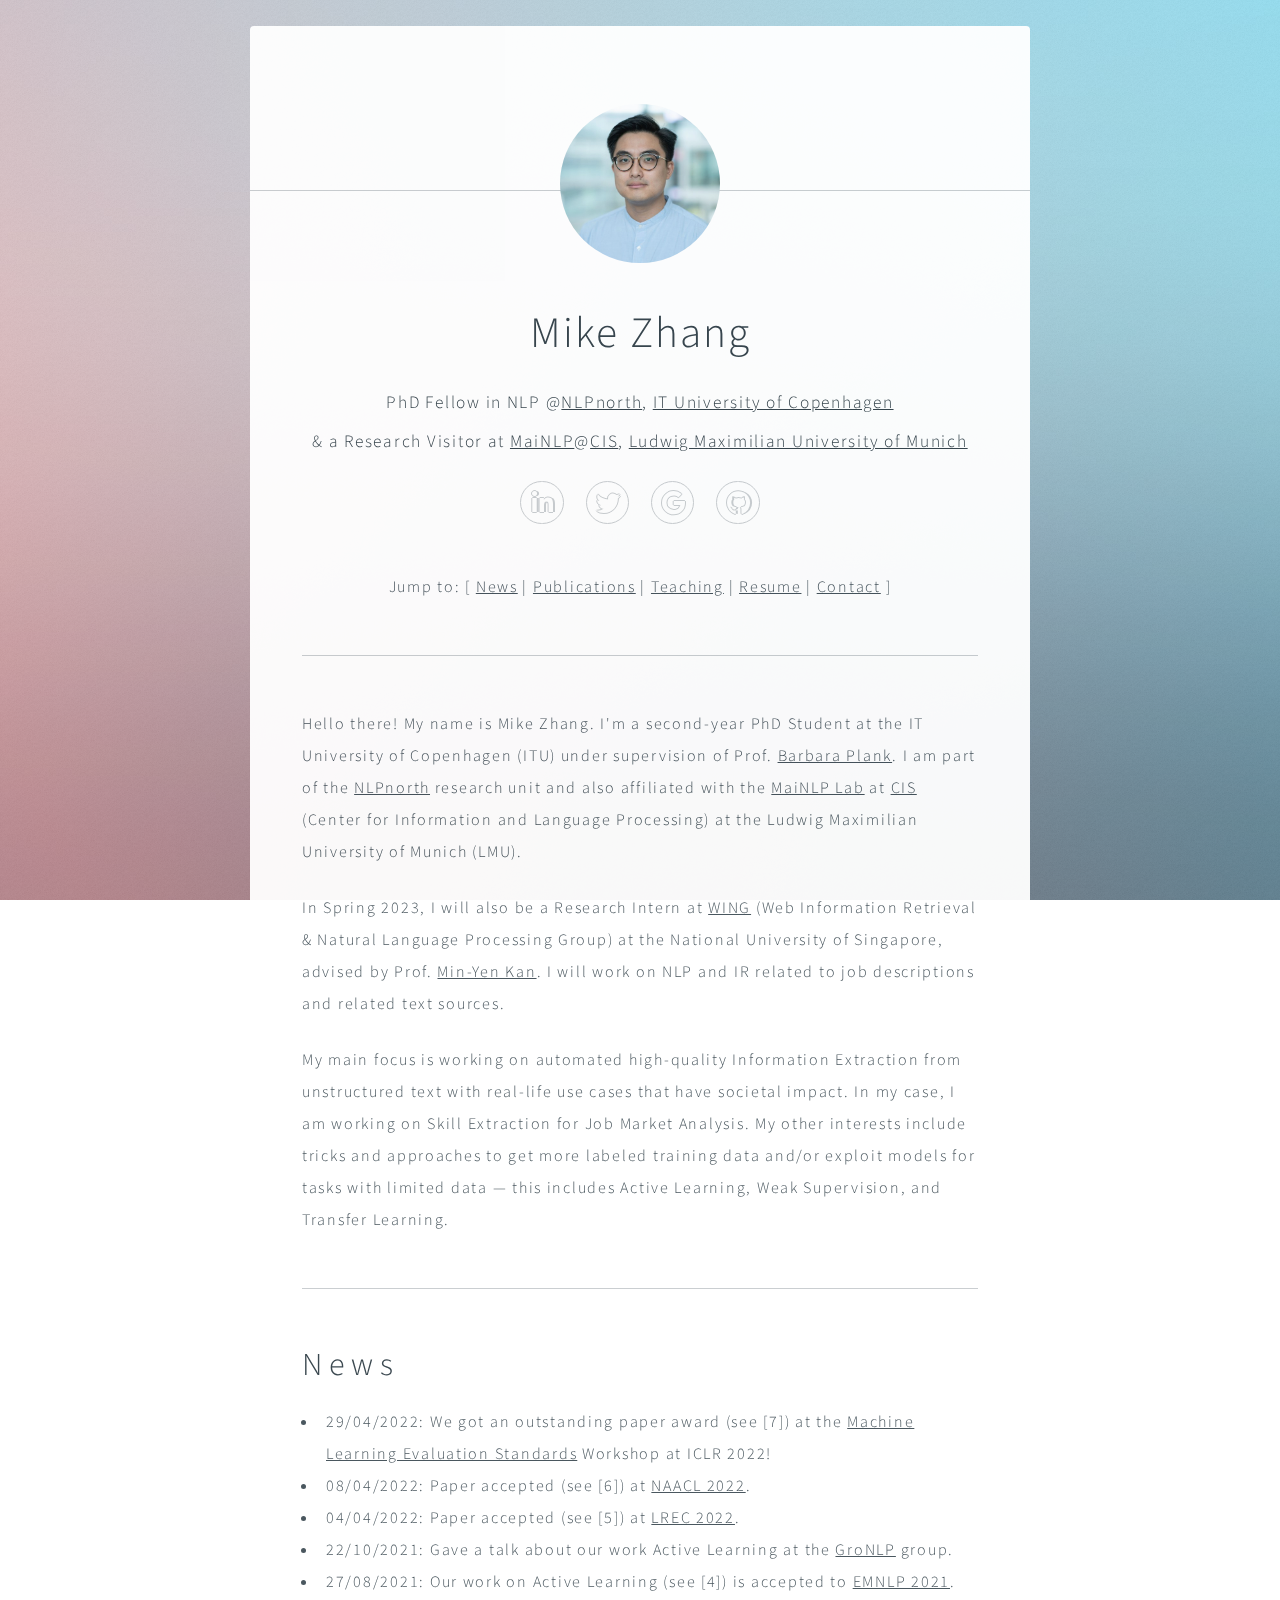
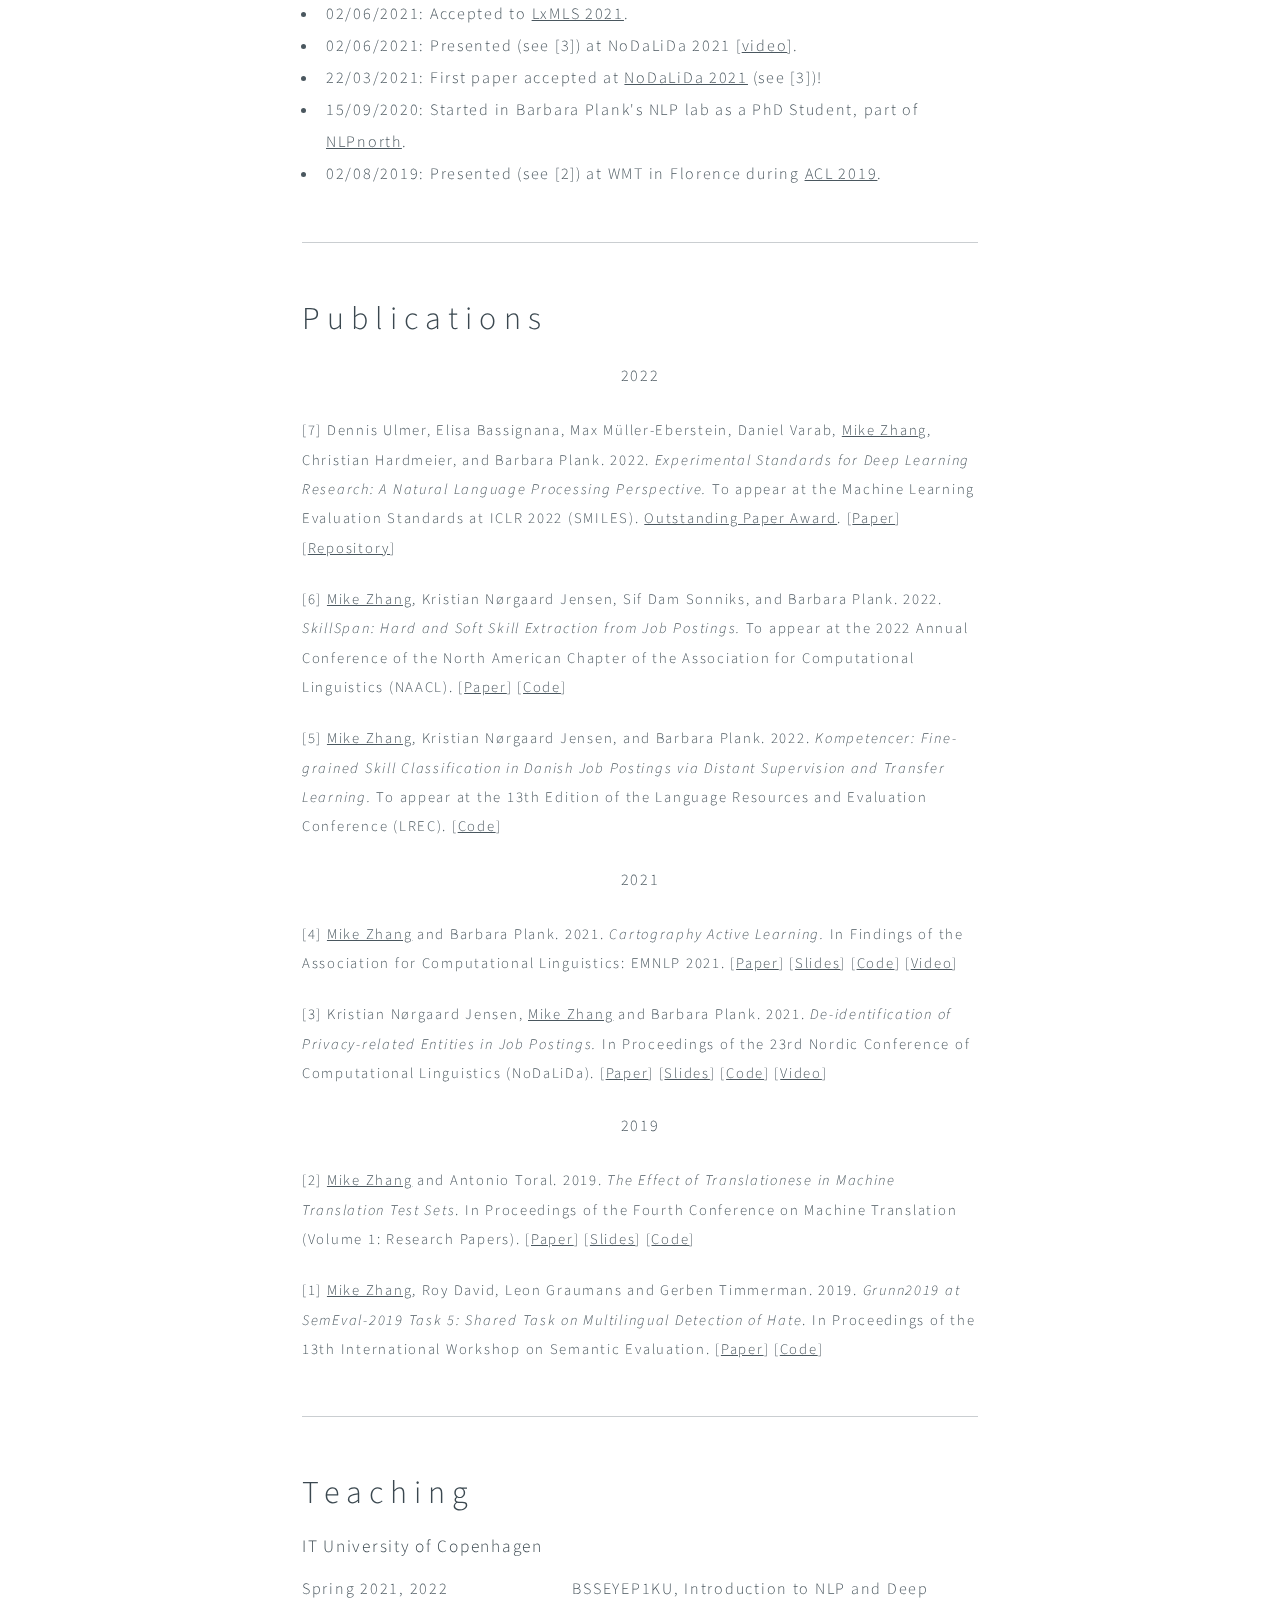
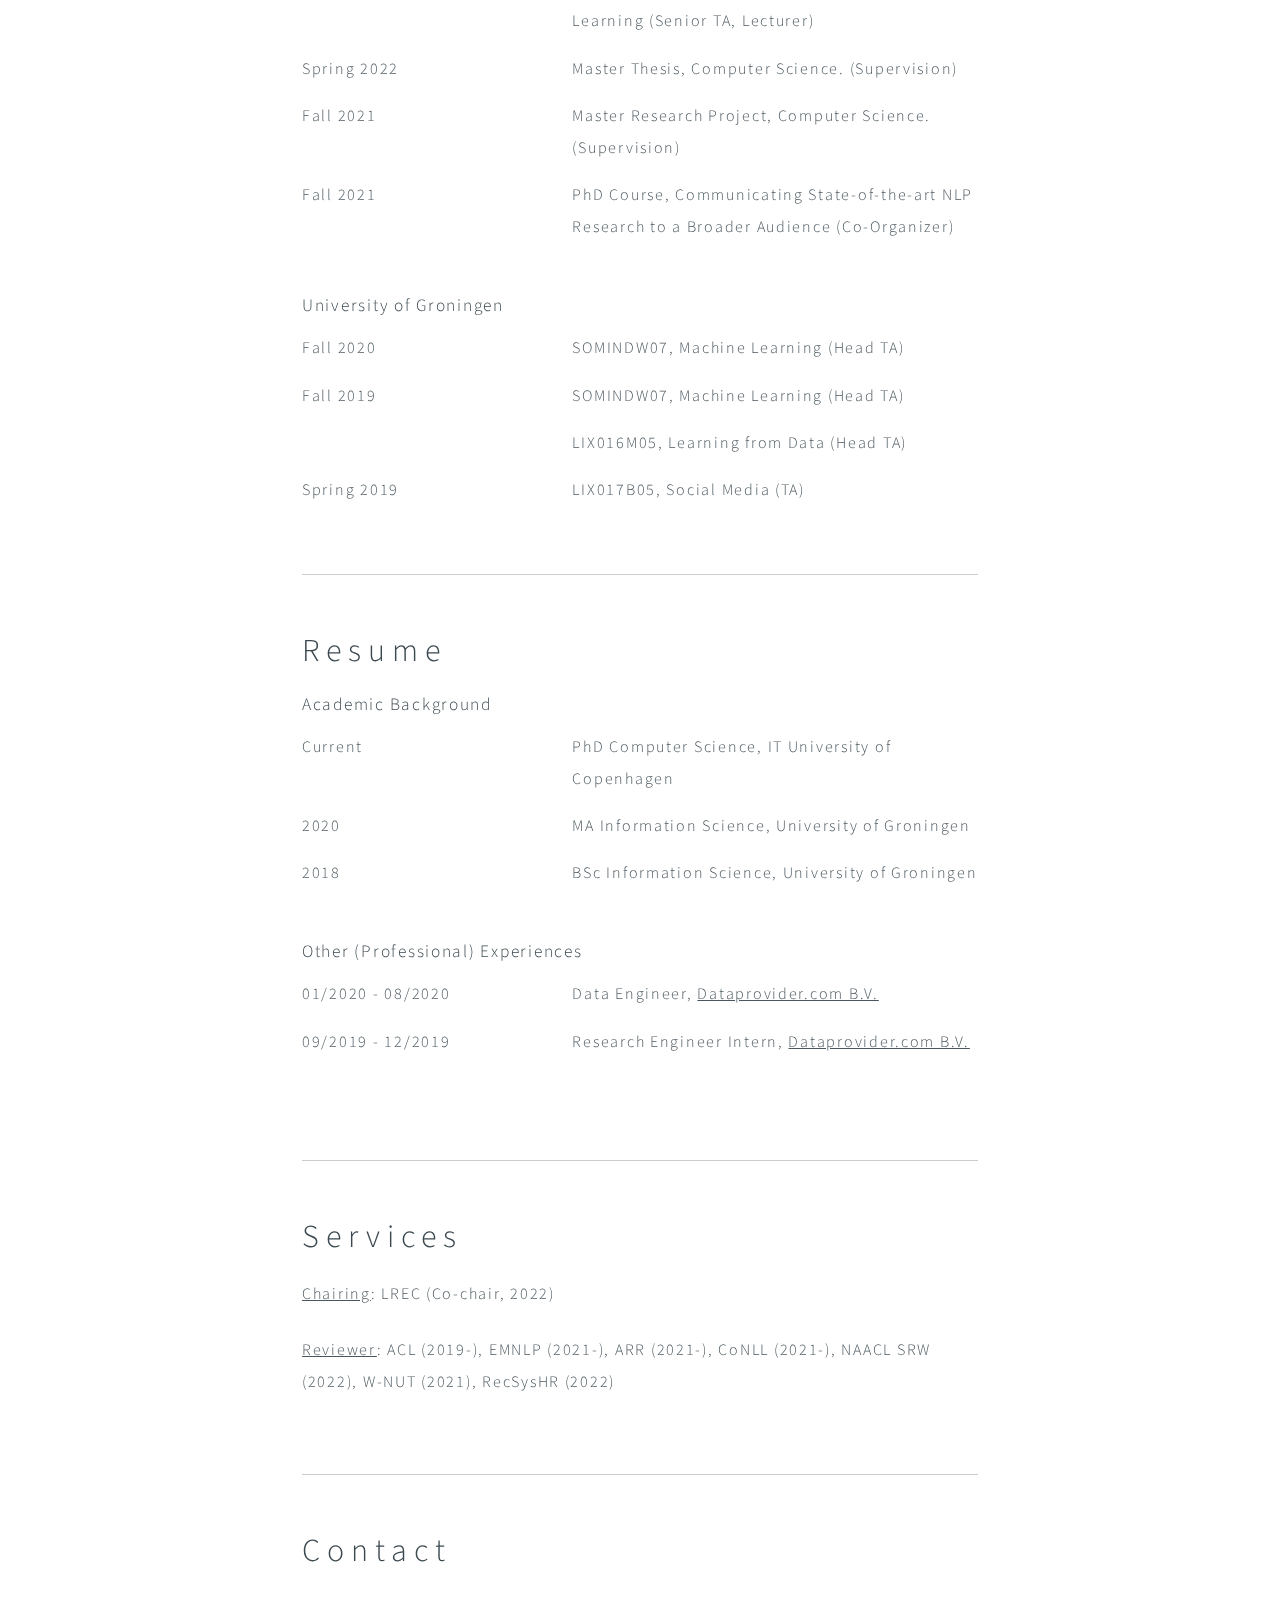
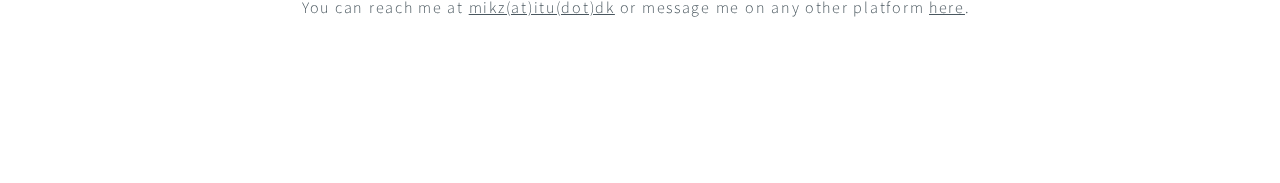
==== index.html @ 156300de "add new lab" ====
<!DOCTYPE HTML>
<!--
	Identity by HTML5 UP
	html5up.net | @ajlkn
	Free for personal and commercial use under the CCA 3.0 license (html5up.net/license)
-->
<html>
<head>
    <title>Homepage of Mike Zhang</title>
    <meta charset="utf-8"/>
    <meta name="viewport" content="width=device-width, initial-scale=1, user-scalable=no"/>
    <link rel="stylesheet" href="assets/css/main.css"/>
</head>
<body class="is-preload">

<!-- Wrapper -->
<div id="wrapper">

    <!-- Main -->
    <section id="main">
        <header>
            <span class="avatar"><img src="images/thumb_mike.jpg" alt=""/></span>
            <h1 style="font-size: 250%; letter-spacing: 2px;">Mike Zhang</h1>
            <h2>PhD Fellow in NLP @<a href="http://nlpnorth.github.io"><u>NLPnorth</u></a>, <a
                    href="https://www.itu.dk/"><u>IT University of
                Copenhagen</u></a></h2>
            <h2>& a Research Visitor at <a href="https://mainlp.github.io"><u>MaiNLP</u></a>@<a
                    href="https://www.cis.uni-muenchen.de/ueber_uns/index.html"><u>CIS</u></a>, <a
                    href="https://www.lmu.de/en/index.html"><u>Ludwig Maximilian University of Munich</u></a></h2>

        </header>
            <ul class="icons">
                <li><a href="https://linkedin.com/in/jjzha/" class="icon brands fa-linkedin-in"></a></li>
                <li><a href="https://twitter.com/mjjzha" class="icon brands fa-twitter"></a></li>
                <li><a href="https://scholar.google.nl/citations?user=Zw6i1v0AAAAJ&hl=en" class="icon brands fa-google"></a></li>
                <li><a href="https://github.com/jjzha" class="icon brands fa-github"></a></li>

            </ul>
        <p>Jump to: [ <a href="#news"><u>News</u></a> |
            <a href="#publications"><u>Publications</u></a> |
            <a href="#teaching"><u>Teaching</u></a> |
            <a href="#resume"><u>Resume</u></a> |
            <a href="#contact"><u>Contact</u></a> ]
        </p>
        <hr>
        <p style="text-align:left;">
            Hello there! My name is Mike Zhang. I'm a second-year PhD Student at the IT University of Copenhagen (ITU)
            under supervision of Prof. <a href="http://bplank.github.io"><u>Barbara Plank</u></a>. I am part of the
            <a href="http://nlpnorth.github.io"><u>NLPnorth</u></a> research unit and also affiliated with
            the <a href="https://mainlp.github.io"><u>MaiNLP Lab</u></a> at
            <a href="https://www.cis.uni-muenchen.de/ueber_uns/index.html"><u>CIS</u></a> (Center for Information
            and Language Processing) at the Ludwig Maximilian University of Munich (LMU).</p>

        <p style="text-align:left;">In Spring 2023, I will also
        be a Research Intern at <a href="https://wing.comp.nus.edu.sg"><u>WING</u></a> (Web Information
            Retrieval & Natural
            Language Processing Group) at the National University of Singapore, advised by Prof.
            <a href="https://www.comp.nus.edu.sg/~kanmy/"><u>Min-Yen Kan</u></a>.
            I will work on NLP and IR related to job descriptions and related text sources.</p>
        <p style="text-align:left;">
            My main focus is working on automated high-quality Information Extraction from unstructured text with real-life use cases that have societal impact.
            In my case, I am working on Skill Extraction for Job Market Analysis.
            My other interests include tricks and approaches to get more labeled training data and/or exploit models for tasks with limited data —
            this includes Active Learning, Weak Supervision, and Transfer Learning.
        </p>



        <hr>
        <h1 style="text-align:left" id="news">News</h1>
        <ul style="text-align:left;font-size:12pt">
            <li>29/04/2022: We got an outstanding paper award (see [7]) at the <a
                    href="https://ml-eval.github.io/call-for-papers/"><u>Machine Learning Evaluation Standards</u></a> Workshop at ICLR
                2022!
            </li>
            <li>08/04/2022: Paper accepted (see [6]) at <a href="https://2022.naacl.org"><u>NAACL 2022</u></a>.
            </li>
            <li>04/04/2022: Paper accepted (see [5]) at <a href="https://lrec2022.lrec-conf.org/en/"><u>LREC 2022</u></a>.
            </li>
            <li>22/10/2021: Gave a talk about our work Active Learning at the <a href="https://www.rug.nl/research/clcg/research/cl/"><u>GroNLP</u></a> group.</li>
            <li>27/08/2021: Our work on Active Learning (see [4]) is accepted to <a href="https://2021.emnlp.org/"><u>EMNLP 2021</u></a>.</li>
            <li>02/06/2021: Accepted to <a href="http://lxmls.it.pt/2021/"><u>LxMLS 2021</u></a>.</li>
            <li>02/06/2021: Presented (see [3]) at NoDaLiDa 2021 [<a href="https://www.youtube.com/watch?v=vlPQ8JAcpE0&t=72s"><u>video</u></a>].</li>
            <li>22/03/2021: First paper accepted at <a href="https://nodalida2021.github.io"><u>NoDaLiDa 2021</u></a> (see [3])!</li>
            <li>15/09/2020: Started in Barbara Plank's NLP lab as a PhD Student, part of <a href="https://nlpnorth.github.io"><u>NLPnorth</u></a>.</li>
            <li>02/08/2019: Presented (see [2]) at WMT in Florence during <a href="https://acl2019.org/EN/index.xhtml"><u>ACL 2019</u></a>.</li>
        </ul>
        <hr>
        <h1 style="text-align:left" id="publications">Publications</h1>
        <p>2022</p>
        <p style="text-align:left;font-size:11pt">[7] Dennis Ulmer, Elisa Bassignana, Max Müller-Eberstein, Daniel
            Varab, <u>Mike Zhang</u>, Christian Hardmeier, and Barbara Plank. 2022.
            <i>Experimental Standards for Deep Learning Research: A Natural Language Processing Perspective.</i>
             To appear at the Machine Learning Evaluation Standards at ICLR 2022 (SMILES). <u>Outstanding Paper
                Award</u>.
            [<a href="https://arxiv.org/pdf/2204.06251.pdf"><u>Paper</u></a>]
            [<a href="https://github.com/Kaleidophon/experimental-standards-deep-learning-research"><u>Repository</u></a>]
        <p style="text-align:left;font-size:11pt">[6] <u>Mike Zhang</u>, Kristian Nørgaard Jensen, Sif Dam Sonniks, and Barbara Plank. 2022.
            <i>SkillSpan: Hard and Soft Skill Extraction from Job Postings.</i>
            To appear at the 2022 Annual Conference of the North American Chapter of the Association for Computational Linguistics (NAACL).
            [<a href="https://arxiv.org/pdf/2204.12811.pdf"><u>Paper</u></a>]
            [<a href="https://github.com/kris927b/SkillSpan"><u>Code</u></a>]
        <p style="text-align:left;font-size:11pt">[5] <u>Mike Zhang</u>, Kristian Nørgaard Jensen, and Barbara Plank. 2022.
            <i>Kompetencer: Fine-grained Skill Classification in Danish Job Postings via Distant Supervision and Transfer Learning.</i>
            To appear at the 13th Edition of the Language Resources and Evaluation Conference (LREC).
            [<a href="https://github.com/jjzha/kompetencer"><u>Code</u></a>]
        <p>2021</p>
        <p style="text-align:left;font-size:11pt">[4] <u>Mike Zhang</u> and Barbara Plank. 2021. <i>
            Cartography Active Learning.</i>
            In Findings of the Association for Computational Linguistics: EMNLP 2021.
            [<a href="https://aclanthology.org/2021.findings-emnlp.36.pdf"><u>Paper</u></a>]
            [<a href="docs/emnlp2021_cal_presentation.pdf"><u>Slides</u></a>]
            [<a href="https://github.com/jjzha/cal"><u>Code</u></a>]
            [<a href="https://www.underline.io/events/192/sessions/7928/lecture/38372-cartography-active-learning"><u>Video</u></a>]
        <p style="text-align:left;font-size:11pt">[3] Kristian Nørgaard Jensen, <u>Mike Zhang</u> and Barbara Plank. 2021. <i>
            De-identification of Privacy-related Entities in Job Postings.</i>
            In Proceedings of the 23rd Nordic Conference of Computational Linguistics (NoDaLiDa).
            [<a href="https://ep.liu.se/ecp/178/ecp2021178.pdf#page=226"><u>Paper</u></a>]
            [<a href="docs/nodalida_jobstack.pdf"><u>Slides</u></a>]
            [<a href="https://github.com/kris927b/JobStack"><u>Code</u></a>]
            [<a href="https://www.youtube.com/watch?v=vlPQ8JAcpE0&t=72s"><u>Video</u></a>]
        <p>2019</p>
        <p style="text-align:left;font-size:11pt">[2] <u>Mike Zhang</u> and Antonio Toral. 2019. <i>The Effect of
            Translationese in Machine Translation Test Sets</i>.
            In Proceedings of the Fourth Conference on Machine Translation (Volume 1: Research Papers).
            [<a href="https://www.aclweb.org/anthology/W19-5208.pdf"><u>Paper</u></a>]
            [<a href="https://www.aclweb.org/anthology/attachments/W19-5208.Presentation.pdf"><u>Slides</u></a>]
            [<a href="https://github.com/jjzha/translationese"><u>Code</u></a>]
        <p style="text-align:left;font-size:11pt">[1] <u>Mike Zhang</u>, Roy David, Leon Graumans and Gerben Timmerman. 2019.
            <i>Grunn2019 at SemEval-2019 Task 5: Shared Task on Multilingual Detection of Hate</i>.
            In Proceedings of the 13th International Workshop on Semantic Evaluation.
            [<a href="https://www.aclweb.org/anthology/S19-2069.pdf"><u>Paper</u></a>]
            [<a href="https://github.com/jjzha/sharedhate"><u>Code</u></a>]


        <hr>
        <h1 style="text-align:left" id="teaching">Teaching</h1>
        <h2 style="text-align:left">IT University of Copenhagen</h2>
        <div class="row">
          <div class="column left"><p style="text-align:left;font-size:12pt">Spring 2021, 2022</p></div>
          <div class="column right"><p style="text-align:left;font-size:12pt">BSSEYEP1KU, Introduction to NLP and Deep Learning (Senior TA, Lecturer)</p></div>
        </div>
        <div class="row">
          <div class="column left"><p style="text-align:left;font-size:12pt">Spring 2022</p></div>
          <div class="column right"><p style="text-align:left;font-size:12pt">Master Thesis, Computer Science. (Supervision)</p></div>
        </div>
        <div class="row">
          <div class="column left"><p style="text-align:left;font-size:12pt">Fall 2021</p></div>
          <div class="column right"><p style="text-align:left;font-size:12pt">Master Research Project, Computer Science. (Supervision)</p></div>
        </div>
        <div class="row">
          <div class="column left"><p style="text-align:left;font-size:12pt">Fall 2021</p></div>
          <div class="column right"><p style="text-align:left;font-size:12pt">PhD Course, Communicating State-of-the-art NLP Research to a Broader Audience (Co-Organizer)</p></div>
        </div>
        <br>
        <h2 style="text-align:left">University of Groningen</h2>
        <div class="row">
            <div class="column left"><p style="text-align:left;font-size:12pt">Fall 2020</p></div>
            <div class="column right"><p style="text-align:left;font-size:12pt">SOMINDW07, Machine Learning (Head TA)</p></div>
          </div>
        <div class="row">
          <div class="column left"><p style="text-align:left;font-size:12pt">Fall 2019</p></div>
          <div class="column right"><p style="text-align:left;font-size:12pt">SOMINDW07, Machine Learning (Head TA)</p></div>
        </div>
        <div class="row">
            <div class="column left"><p style="text-align:left;font-size:12pt"></p></div>
            <div class="column right"><p style="text-align:left;font-size:12pt">LIX016M05, Learning from Data (Head TA)</p></div>
        </div>
        <div class="row">
            <div class="column left"><p style="text-align:left;font-size:12pt">Spring 2019</p></div>
            <div class="column right"><p style="text-align:left;font-size:12pt">LIX017B05, Social Media (TA)</p></div>
        </div>



        <hr>
        <h1 style="text-align:left" id="resume">Resume</h1>
        <h2 style="text-align:left">Academic Background</h2>
        <div class="row">
          <div class="column left"><p style="text-align:left;font-size:12pt">Current</p></div>
          <div class="column right"><p style="text-align:left;font-size:12pt">PhD Computer Science, IT University of Copenhagen</p></div>
        </div>
        <div class="row">
          <div class="column left"><p style="text-align:left;font-size:12pt">2020</p></div>
          <div class="column right"><p style="text-align:left;font-size:12pt">MA Information Science, University of Groningen</p></div>
        </div>
        <div class="row">
          <div class="column left"><p style="text-align:left;font-size:12pt">2018</p></div>
          <div class="column right"><p style="text-align:left;font-size:12pt">BSc Information Science, University of Groningen</p></div>
        </div>
        <br>
        <h2 style="text-align:left">Other (Professional) Experiences</h2>
        <div class="row">
          <div class="column left"><p style="text-align:left;font-size:12pt">01/2020 - 08/2020</p></div>
          <div class="column right"><p style="text-align:left;font-size:12pt">Data Engineer, <a href="https://dataprovider.com"><u>Dataprovider.com B.V.</u></a></p></div>
        </div>
        <div class="row">
            <div class="column left"><p style="text-align:left;font-size:12pt">09/2019 - 12/2019</p></div>
            <div class="column right"><p style="text-align:left;font-size:12pt">Research Engineer Intern, <a href="https://dataprovider.com"><u>Dataprovider.com B.V.</u></a></p></div>
          </div>
        <br>

        <hr>
        <h1 style="text-align:left" id="services">Services</h1>
        <div class="row">
          <p style="text-align:left;font-size:12pt"><u>Chairing</u>: LREC (Co-chair, 2022)</p>
          <p style="text-align:left;font-size:12pt"><u>Reviewer</u>: ACL (2019-), EMNLP (2021-), ARR (2021-), CoNLL (2021-),
              NAACL SRW (2022), W-NUT (2021), RecSysHR (2022)</p>
        </div>
        <hr>
        <h1 style="text-align:left" id="contact">Contact</h1>
        <p style="text-align:left;">
            You can reach me at <u>mikz(at)itu(dot)dk</u> or message me on any other platform <a href="#"><u>here</u></a>.
        </p>
    </section>

    <!-- Footer -->
    <footer id="footer">
        <ul class="copyright">
            <li>&copy; Mike Zhang</li>
            <li>BY <a href="http://html5up.net">HTML5 UP</a></li>
            <li>Last Update: <script type="text/javascript">document.write(document.lastModified)</script></li>
        </ul>
    </footer>

</div>

<!-- Scripts -->
<script>
				if ('addEventListener' in window) {
					window.addEventListener('load', function() { document.body.className = document.body.className.replace(/\bis-preload\b/, ''); });
					document.body.className += (navigator.userAgent.match(/(MSIE|rv:11\.0)/) ? ' is-ie' : '');
				}


</script>

</body>
</html>
---- assets/css/main.css ----
@import url(fontawesome-all.min.css);
@import url("https://fonts.googleapis.com/css?family=Source+Sans+Pro:300");
@import url("https://fonts.googleapis.com/css?family=Black+Han+Sans:400");


/*
	Identity by HTML5 UP
	html5up.net | @ajlkn
	Free for personal and commercial use under the CCA 3.0 license (html5up.net/license)
*/


/* Icon (alt) */

	html, body, div, span, applet, object,
	iframe, h1, h2, h3, h4, h5, h6, p, blockquote,
	pre, a, abbr, acronym, address, big, cite,
	code, del, dfn, em, img, ins, kbd, q, s, samp,
	small, strike, strong, sub, sup, tt, var, b,
	u, i, center, dl, dt, dd, ol, ul, li, fieldset,
	form, label, legend, table, caption, tbody,
	tfoot, thead, tr, th, td, article, aside,
	canvas, details, embed, figure, figcaption,
	footer, header, hgroup, menu, nav, output, ruby,
	section, summary, time, mark, audio, video {
		margin: 0;
		padding: 0;
		border: 0;
		font-size: 100%;
		font: inherit;
		vertical-align: baseline;
	}

	article, aside, details, figcaption, figure,
	footer, header, hgroup, menu, nav, section {
		display: block;
	}

	body {
		line-height: 1;
	}

	ol, ul {
		list-style: none;
	}

	blockquote, q {
		quotes: none;
	}

		blockquote:before, blockquote:after, q:before, q:after {
			content: '';
			content: none;
		}

	table {
		border-collapse: collapse;
		border-spacing: 0;
	}

	body {
		-webkit-text-size-adjust: none;
	}

	mark {
		background-color: transparent;
		color: inherit;
	}

	input::-moz-focus-inner {
		border: 0;
		padding: 0;
	}

	input, select, textarea {
		-moz-appearance: none;
		-webkit-appearance: none;
		-ms-appearance: none;
		appearance: none;
	}

/* Basic */

	@media screen and (max-width: 480px) {

		html, body {
			min-width: 320px;
		}

	}

	html {
		box-sizing: border-box;
	}

	*, *:before, *:after {
		box-sizing: inherit;
	}

	body.is-preload *, body.is-preload *:before, body.is-preload *:after {
		-moz-animation: none !important;
		-webkit-animation: none !important;
		-ms-animation: none !important;
		animation: none !important;
		-moz-transition: none !important;
		-webkit-transition: none !important;
		-ms-transition: none !important;
		transition: none !important;
	}

	html {
		height: 100%;
	}

	body {
		height: 100%;
		background-color: #ffffff;
		background-image: url("images/overlay.png"), -moz-linear-gradient(60deg, rgba(255, 165, 150, 0.5) 5%, rgba(0, 228, 255, 0.35)), url("../../images/bg.jpg");
		background-image: url("images/overlay.png"), -webkit-linear-gradient(60deg, rgba(255, 165, 150, 0.5) 5%, rgba(0, 228, 255, 0.35)), url("../../images/bg.jpg");
		background-image: url("images/overlay.png"), -ms-linear-gradient(60deg, rgba(255, 165, 150, 0.5) 5%, rgba(0, 228, 255, 0.35)), url("../../images/bg.jpg");
		background-image: url("images/overlay.png"), linear-gradient(60deg, rgba(255, 165, 150, 0.5) 5%, rgba(0, 228, 255, 0.35)), url("../../images/bg.jpg");
		background-repeat: repeat,			no-repeat,			no-repeat;
		background-size: 100px 100px, cover,				cover;
		background-position: top left,		center center,		bottom center;
		background-attachment: fixed,			fixed,				fixed;
	}

		body:after {
			content: '';
			display: block;
			position: fixed;
			top: 0;
			left: 0;
			width: 100%;
			height: inherit;
			opacity: 0;
			z-index: 1;
			background-color: #ffffff;
			background-image: url("images/overlay.png"), -moz-linear-gradient(60deg, rgba(255, 165, 150, 0.5) 5%, rgba(0, 228, 255, 0.35));
			background-image: url("images/overlay.png"), -webkit-linear-gradient(60deg, rgba(255, 165, 150, 0.5) 5%, rgba(0, 228, 255, 0.35));
			background-image: url("images/overlay.png"), -ms-linear-gradient(60deg, rgba(255, 165, 150, 0.5) 5%, rgba(0, 228, 255, 0.35));
			background-image: url("images/overlay.png"), linear-gradient(60deg, rgba(255, 165, 150, 0.5) 5%, rgba(0, 228, 255, 0.35));
			background-repeat: repeat,			no-repeat;
			background-size: 100px 100px, cover;
			background-position: top left,		center center;
			-moz-transition: opacity 1.75s ease-out;
			-webkit-transition: opacity 1.75s ease-out;
			-ms-transition: opacity 1.75s ease-out;
			transition: opacity 1.75s ease-out;
		}

		body.is-preload:after {
			opacity: 1;
		}

/* Type */

	body, input, select, textarea {
		color: #414f57;
		font-family: "Source Sans Pro", Helvetica, serif;
		font-size: 15pt;
		font-weight: 300;
		line-height: 2;
		letter-spacing: 0.1em;
	}

		@media screen and (max-width: 1680px) {

			body, input, select, textarea {
				font-size: 13pt;
			}

		}

		@media screen and (max-width: 480px) {

			body, input, select, textarea {
				font-size: 11pt;
				line-height: 1.75;
			}

		}

	a {
		-moz-transition: color 0.2s ease, border-color 0.2s ease;
		-webkit-transition: color 0.2s ease, border-color 0.2s ease;
		-ms-transition: color 0.2s ease, border-color 0.2s ease;
		transition: color 0.2s ease, border-color 0.2s ease;
		color: inherit;
		text-decoration: none;
	}

		a:before {
			-moz-transition: color 0.2s ease, text-shadow 0.2s ease;
			-webkit-transition: color 0.2s ease, text-shadow 0.2s ease;
			-ms-transition: color 0.2s ease, text-shadow 0.2s ease;
			transition: color 0.2s ease, text-shadow 0.2s ease;
		}

		a:hover {
			color: #ff7496;
		}

	strong, b {
		color: #313f47;
	}

	em, i {
		font-style: italic;
	}

	p {
		margin: 0 0 1.5em 0;
		font-size: 16px;
	}

	h1, h2, h3, h4, h5, h6 {
		color: #313f47;
		line-height: 1.5;
		margin: 0 0 0.75em 0;
	}

		h1 a, h2 a, h3 a, h4 a, h5 a, h6 a {
			color: inherit;
			text-decoration: none;
		}

	h1 {
		font-size: 1.85em;
		letter-spacing: 0.22em;
		margin: 0 0 0.525em 0;
	}

	h2 {
		font-size: 1em;
	}

	h3 {
		font-size: 1em;
	}

	h4 {
		font-size: 1em;
	}

	h5 {
		font-size: 1em;
	}

	h6 {
		font-size: 1em;
	}

	@media screen and (max-width: 480px) {

		h1 {
			font-size: 1.65em;
		}

	}

	sub {
		font-size: 0.8em;
		position: relative;
		top: 0.5em;
	}

	sup {
		font-size: 0.8em;
		position: relative;
		top: -0.5em;
	}

	hr {
		border: 0;
		border-bottom: solid 1px #c8cccf;
		margin: 3em 0;
	}

/* Form */

	form {
		margin: 0 0 1.5em 0;
	}

		form > :last-child {
			margin-bottom: 0;
		}

		form > .fields {
			display: -moz-flex;
			display: -webkit-flex;
			display: -ms-flex;
			display: flex;
			-moz-flex-wrap: wrap;
			-webkit-flex-wrap: wrap;
			-ms-flex-wrap: wrap;
			flex-wrap: wrap;
			width: calc(100% + 2.25em);
			margin: -1.125em 0 1.5em -1.125em;
		}

			form > .fields > .field {
				-moz-flex-grow: 0;
				-webkit-flex-grow: 0;
				-ms-flex-grow: 0;
				flex-grow: 0;
				-moz-flex-shrink: 0;
				-webkit-flex-shrink: 0;
				-ms-flex-shrink: 0;
				flex-shrink: 0;
				padding: 1.125em 0 0 1.125em;
				width: calc(100% - 1.125em);
			}

				form > .fields > .field.half {
					width: calc(50% - 0.5625em);
				}

				form > .fields > .field.third {
					width: calc(100%/3 - 0.375em);
				}

				form > .fields > .field.quarter {
					width: calc(25% - 0.28125em);
				}

		@media screen and (max-width: 480px) {

			form > .fields {
				width: calc(100% + 2.25em);
				margin: -1.125em 0 1.5em -1.125em;
			}

				form > .fields > .field {
					padding: 1.125em 0 0 1.125em;
					width: calc(100% - 1.125em);
				}

					form > .fields > .field.half {
						width: calc(100% - 1.125em);
					}

					form > .fields > .field.third {
						width: calc(100% - 1.125em);
					}

					form > .fields > .field.quarter {
						width: calc(100% - 1.125em);
					}

		}

	label {
		color: #313f47;
		display: block;
		font-size: 0.9em;
		margin: 0 0 0.75em 0;
	}

	input[type="text"],
	input[type="password"],
	input[type="email"],
	input[type="tel"],
	select,
	textarea {
		-moz-appearance: none;
		-webkit-appearance: none;
		-ms-appearance: none;
		appearance: none;
		border-radius: 4px;
		border: solid 1px #c8cccf;
		color: inherit;
		display: block;
		outline: 0;
		padding: 0 1em;
		text-decoration: none;
		width: 100%;
	}

		input[type="text"]:invalid,
		input[type="password"]:invalid,
		input[type="email"]:invalid,
		input[type="tel"]:invalid,
		select:invalid,
		textarea:invalid {
			box-shadow: none;
		}

		input[type="text"]:focus,
		input[type="password"]:focus,
		input[type="email"]:focus,
		input[type="tel"]:focus,
		select:focus,
		textarea:focus {
			border-color: #ff7496;
		}

	select {
		background-image: url("data:image/svg+xml;charset=utf8,%3Csvg xmlns='http://www.w3.org/2000/svg' width='40' height='40' preserveAspectRatio='none' viewBox='0 0 40 40'%3E%3Cpath d='M9.4,12.3l10.4,10.4l10.4-10.4c0.2-0.2,0.5-0.4,0.9-0.4c0.3,0,0.6,0.1,0.9,0.4l3.3,3.3c0.2,0.2,0.4,0.5,0.4,0.9 c0,0.4-0.1,0.6-0.4,0.9L20.7,31.9c-0.2,0.2-0.5,0.4-0.9,0.4c-0.3,0-0.6-0.1-0.9-0.4L4.3,17.3c-0.2-0.2-0.4-0.5-0.4-0.9 c0-0.4,0.1-0.6,0.4-0.9l3.3-3.3c0.2-0.2,0.5-0.4,0.9-0.4S9.1,12.1,9.4,12.3z' fill='%23c8cccf' /%3E%3C/svg%3E");
		background-size: 1.25rem;
		background-repeat: no-repeat;
		background-position: calc(100% - 1rem) center;
		height: 2.75em;
		padding-right: 2.75em;
		text-overflow: ellipsis;
	}

		select option {
			color: #313f47;
			background: #ffffff;
		}

		select:focus::-ms-value {
			background-color: transparent;
		}

		select::-ms-expand {
			display: none;
		}

	input[type="text"],
	input[type="password"],
	input[type="email"],
	select {
		height: 2.75em;
	}

	textarea {
		padding: 0.75em 1em;
	}

	input[type="checkbox"],
	input[type="radio"] {
		-moz-appearance: none;
		-webkit-appearance: none;
		-ms-appearance: none;
		appearance: none;
		display: block;
		float: left;
		margin-right: -2em;
		opacity: 0;
		width: 1em;
		z-index: -1;
	}

		input[type="checkbox"] + label,
		input[type="radio"] + label {
			text-decoration: none;
			color: #414f57;
			cursor: pointer;
			display: inline-block;
			font-size: 1em;
			font-weight: 300;
			padding-left: 2.4em;
			padding-right: 0.75em;
			position: relative;
		}

			input[type="checkbox"] + label:before,
			input[type="radio"] + label:before {
				-moz-osx-font-smoothing: grayscale;
				-webkit-font-smoothing: antialiased;
				display: inline-block;
				font-style: normal;
				font-variant: normal;
				text-rendering: auto;
				line-height: 1;
				text-transform: none !important;
				font-family: 'Font Awesome 5 Free';
				font-weight: 900;
			}

			input[type="checkbox"] + label:before,
			input[type="radio"] + label:before {
				border-radius: 4px;
				border: solid 1px #c8cccf;
				content: '';
				display: inline-block;
				font-size: 0.8em;
				height: 2.0625em;
				left: 0;
				line-height: 2.0625em;
				position: absolute;
				text-align: center;
				top: 0.15em;
				width: 2.0625em;
			}

		input[type="checkbox"]:checked + label:before,
		input[type="radio"]:checked + label:before {
			color: #ff7496;
			content: '\f00c';
		}

		input[type="checkbox"]:focus + label:before,
		input[type="radio"]:focus + label:before {
			border-color: #ff7496;
		}

	input[type="checkbox"] + label:before {
		border-radius: 4px;
	}

	input[type="radio"] + label:before {
		border-radius: 100%;
	}

	::-webkit-input-placeholder {
		color: #616f77 !important;
		opacity: 1.0;
	}

	:-moz-placeholder {
		color: #616f77 !important;
		opacity: 1.0;
	}

	::-moz-placeholder {
		color: #616f77 !important;
		opacity: 1.0;
	}

	:-ms-input-placeholder {
		color: #616f77 !important;
		opacity: 1.0;
	}

/* Icon */

	.icon {
		text-decoration: none;
		position: relative;
		border-bottom: none;
	}

		.icon:before {
			-moz-osx-font-smoothing: grayscale;
			-webkit-font-smoothing: antialiased;
			display: inline-block;
			font-style: normal;
			font-variant: normal;
			text-rendering: auto;
			line-height: 1;
			text-transform: none !important;
			font-family: 'Font Awesome 5 Free';
			font-weight: 400;
		}

		.icon > .label {
			display: none;
		}

		.icon:before {
			line-height: inherit;
		}

		.icon.solid:before {
			font-weight: 900;
		}

		.icon.brands:before {
			font-family: 'Font Awesome 5 Brands';
		}

/* List */

	ol {
		list-style: decimal;
		margin: 0 0 1.5em 0;
		padding-left: 1.25em;
	}

		ol li {
			padding-left: 0.25em;
		}

	ul {
		list-style: disc;
		margin: 0 0 1.5em 0;
		padding-left: 1em;
	}

		ul li {
			padding-left: 0.5em;
		}

		ul.alt {
			list-style: none;
			padding-left: 0;
		}

			ul.alt li {
				border-top: solid 1px #c8cccf;
				padding: 0.5em 0;
			}

				ul.alt li:first-child {
					border-top: 0;
					padding-top: 0;
				}

	dl {
		margin: 0 0 1.5em 0;
	}

		dl dt {
			display: block;
			margin: 0 0 0.75em 0;
		}

		dl dd {
			margin-left: 1.5em;
		}

/* Actions */

	ul.actions {
		display: -moz-flex;
		display: -webkit-flex;
		display: -ms-flex;
		display: flex;
		cursor: default;
		list-style: none;
		margin-left: -0.75em;
		padding-left: 0;
	}

		ul.actions li {
			padding: 0 0 0 0.75em;
			vertical-align: middle;
		}

		ul.actions.special {
			-moz-justify-content: center;
			-webkit-justify-content: center;
			-ms-justify-content: center;
			justify-content: center;
			width: 100%;
			margin-left: 0;
		}

			ul.actions.special li:first-child {
				padding-left: 0;
			}

		ul.actions.stacked {
			-moz-flex-direction: column;
			-webkit-flex-direction: column;
			-ms-flex-direction: column;
			flex-direction: column;
			margin-left: 0;
		}

			ul.actions.stacked li {
				padding: 0.975em 0 0 0;
			}

				ul.actions.stacked li:first-child {
					padding-top: 0;
				}

		ul.actions.fit {
			width: calc(100% + 0.75em);
		}

			ul.actions.fit li {
				-moz-flex-grow: 1;
				-webkit-flex-grow: 1;
				-ms-flex-grow: 1;
				flex-grow: 1;
				-moz-flex-shrink: 1;
				-webkit-flex-shrink: 1;
				-ms-flex-shrink: 1;
				flex-shrink: 1;
				width: 100%;
			}

				ul.actions.fit li > * {
					width: 100%;
				}

			ul.actions.fit.stacked {
				width: 100%;
			}

		@media screen and (max-width: 480px) {

			ul.actions:not(.fixed) {
				-moz-flex-direction: column;
				-webkit-flex-direction: column;
				-ms-flex-direction: column;
				flex-direction: column;
				margin-left: 0;
				width: 100% !important;
			}

				ul.actions:not(.fixed) li {
					-moz-flex-grow: 1;
					-webkit-flex-grow: 1;
					-ms-flex-grow: 1;
					flex-grow: 1;
					-moz-flex-shrink: 1;
					-webkit-flex-shrink: 1;
					-ms-flex-shrink: 1;
					flex-shrink: 1;
					padding: 0.75em 0 0 0;
					text-align: center;
					width: 100%;
				}

					ul.actions:not(.fixed) li > * {
						width: 100%;
					}

					ul.actions:not(.fixed) li:first-child {
						padding-top: 0;
					}

					ul.actions:not(.fixed) li input[type="submit"],
					ul.actions:not(.fixed) li input[type="reset"],
					ul.actions:not(.fixed) li input[type="button"],
					ul.actions:not(.fixed) li button,
					ul.actions:not(.fixed) li .button {
						width: 100%;
					}

						ul.actions:not(.fixed) li input[type="submit"].icon:before,
						ul.actions:not(.fixed) li input[type="reset"].icon:before,
						ul.actions:not(.fixed) li input[type="button"].icon:before,
						ul.actions:not(.fixed) li button.icon:before,
						ul.actions:not(.fixed) li .button.icon:before {
							margin-left: -0.5rem;
						}

		}

/* Icons */

	ul.icons {
		cursor: default;
		list-style: none;
		padding-left: 0;
		margin-top: 1em;

	}

		ul.icons li {
			display: inline-block;
			padding: 0.5em 0.5em;
		}

			ul.icons li a {
				text-decoration: none;
				position: relative;
				display: block;
				width: 2.5em;
				height: 2.5em;
				border-radius: 100%;
				border: solid 1px #c8cccf;
				line-height: 2.5em;
			}

				ul.icons li a:before {
					-moz-osx-font-smoothing: grayscale;
					-webkit-font-smoothing: antialiased;
					display: inline-block;
					font-style: normal;
					font-variant: normal;
					text-rendering: auto;
					line-height: 1;
					text-transform: none !important;
					font-family: 'Font Awesome 5 Free';
					font-weight: 10;
				}

				ul.icons li a:before {
					color: #ffffff;
					text-shadow: 1.25px 0px 0px #c8cccf, -1.25px 0px 0px #c8cccf, 0px 1.25px 0px #c8cccf, 0px -1.25px 0px #c8cccf;
					padding-left: 1.5px;
				}

				ul.icons li a:hover:before {
					text-shadow: 1.25px 0px 0px #ff7496, -1.25px 0px 0px #ff7496, 0px 1.25px 0px #ff7496, 0px -1.25px 0px #ff7496;
				}

				ul.icons li a:before {
					position: absolute;
					top: 0;
					left: 0;
					width: inherit;
					height: inherit;
					font-size: 1.5rem;
					line-height: inherit;
					text-align: center;
					text-indent: 0;
				}

				ul.icons li a:hover {
					border-color: #ff7496;
				}

		@media screen and (max-width: 480px) {

			ul.icons li a:before {
				font-size: 1.35rem;
			}

		}

/* Button */

	input[type="submit"],
	input[type="reset"],
	input[type="button"],
	button,
	.button {
		-moz-appearance: none;
		-webkit-appearance: none;
		-ms-appearance: none;
		appearance: none;
		-moz-transition: background-color 0.2s ease-in-out, border-color 0.2s ease-in-out, color 0.2s ease-in-out;
		-webkit-transition: background-color 0.2s ease-in-out, border-color 0.2s ease-in-out, color 0.2s ease-in-out;
		-ms-transition: background-color 0.2s ease-in-out, border-color 0.2s ease-in-out, color 0.2s ease-in-out;
		transition: background-color 0.2s ease-in-out, border-color 0.2s ease-in-out, color 0.2s ease-in-out;
		display: inline-block;
		height: 2.75em;
		line-height: 2.75em;
		padding: 0 1.5em;
		background-color: transparent;
		border-radius: 4px;
		border: solid 1px #c8cccf;
		color: #414f57 !important;
		cursor: pointer;
		text-align: center;
		text-decoration: none;
		white-space: nowrap;
	}

		input[type="submit"]:hover,
		input[type="reset"]:hover,
		input[type="button"]:hover,
		button:hover,
		.button:hover {
			border-color: #ff7496;
			color: #ff7496 !important;
		}

		input[type="submit"].icon,
		input[type="reset"].icon,
		input[type="button"].icon,
		button.icon,
		.button.icon {
			padding-left: 1.35em;
		}

			input[type="submit"].icon:before,
			input[type="reset"].icon:before,
			input[type="button"].icon:before,
			button.icon:before,
			.button.icon:before {
				margin-right: 0.5em;
			}

		input[type="submit"].fit,
		input[type="reset"].fit,
		input[type="button"].fit,
		button.fit,
		.button.fit {
			width: 100%;
		}

		input[type="submit"].small,
		input[type="reset"].small,
		input[type="button"].small,
		button.small,
		.button.small {
			font-size: 0.8em;
		}

		input[type="submit"].large,
		input[type="reset"].large,
		input[type="button"].large,
		button.large,
		.button.large {
			font-size: 1.35em;
		}

		input[type="submit"].disabled, input[type="submit"]:disabled,
		input[type="reset"].disabled,
		input[type="reset"]:disabled,
		input[type="button"].disabled,
		input[type="button"]:disabled,
		button.disabled,
		button:disabled,
		.button.disabled,
		.button:disabled {
			pointer-events: none;
			opacity: 0.5;
		}

/* Main */

	#main {
		-moz-transform-origin: 50% 50%;
		-webkit-transform-origin: 50% 50%;
		-ms-transform-origin: 50% 50%;
		transform-origin: 50% 50%;
		-moz-transform: rotateX(0deg);
		-webkit-transform: rotateX(0deg);
		-ms-transform: rotateX(0deg);
		transform: rotateX(0deg);
		-moz-transition: opacity 1s ease, -moz-transform 1s ease;
		-webkit-transition: opacity 1s ease, -webkit-transform 1s ease;
		-ms-transition: opacity 1s ease, -ms-transform 1s ease;
		transition: opacity 1s ease, transform 1s ease;
		padding: 4.5em 3em 3em 3em ;
		background: #ffffff;
		border-radius: 4px;
		cursor: default;
		max-width: 100%;
		opacity: 0.95;
		position: relative;
		text-align: center;
		width: 45em;
	}

		#main .avatar {
			position: relative;
			display: block;
			margin-bottom: 1.5em;
		}

			#main .avatar img {
				max-width: 10rem;
                max-height: 10rem;
				border-radius: 50%;
			}

			#main .avatar:before {
				content: '';
				display: block;
				position: absolute;
				top: 50%;
				left: -3em;
				width: calc(100% + 6em);
				height: 1px;
				z-index: -1;
				background: #c8cccf;
			}

		@media screen and (max-width: 480px) {

			#main {
				padding: 4em 2em 2.5em 2em ;
				width: 100%;
			}

				#main .avatar:before {
					left: -2em;
					width: calc(100% + 4em);
				}

		}

		body.is-preload #main {
			-moz-transform: rotateX(15deg);
			-webkit-transform: rotateX(15deg);
			-ms-transform: rotateX(15deg);
			transform: rotateX(15deg);
			opacity: 0;
		}

/* Footer */

	#footer {
		-moz-align-self: -moz-flex-end;
		-webkit-align-self: -webkit-flex-end;
		-ms-align-self: -ms-flex-end;
		align-self: flex-end;
		width: 100%;
		padding: 1.5em 0 0 0;
		color: rgba(255, 255, 255, 0.75);
		cursor: default;
		text-align: center;
	}

		#footer .copyright {
			margin: 0;
			padding: 0;
			font-size: 0.9em;
			list-style: none;
		}

			#footer .copyright li {
				display: inline-block;
				margin: 0 0 0 0.45em;
				padding: 0 0 0 1em;
				border-left: solid 1px rgba(255, 255, 255, 0.5);
				line-height: 1;
			}

				#footer .copyright li:first-child {
					border-left: 0;
				}

/* Wrapper */

	#wrapper {
		display: -moz-flex;
		display: -webkit-flex;
		display: -ms-flex;
		display: flex;
		-moz-align-items: center;
		-webkit-align-items: center;
		-ms-align-items: center;
		align-items: center;
		-moz-justify-content: space-between;
		-webkit-justify-content: space-between;
		-ms-justify-content: space-between;
		justify-content: space-between;
		-moz-flex-direction: column;
		-webkit-flex-direction: column;
		-ms-flex-direction: column;
		flex-direction: column;
		-moz-perspective: 1000px;
		-webkit-perspective: 1000px;
		-ms-perspective: 1000px;
		perspective: 1000px;
		position: relative;
		min-height: 100%;
		padding: 1.5em;
		z-index: 2;
	}

		#wrapper > * {
			z-index: 1;
		}

		#wrapper:before {
			content: '';
			display: block;
		}

		@media screen and (max-width: 360px) {

			#wrapper {
				padding: 0.75em;
			}

		}

		body.is-ie #wrapper {
			height: 100%;
		}

        .column {
          float: left;
          margin-bottom: -0.5em
        }

        .left {
          width: 40%;
        }

        .right {
          width: 60%;
        }

        /* Clear floats after the columns */
        .row:after {
          content: "";
          display: table;
          clear: both;
        }
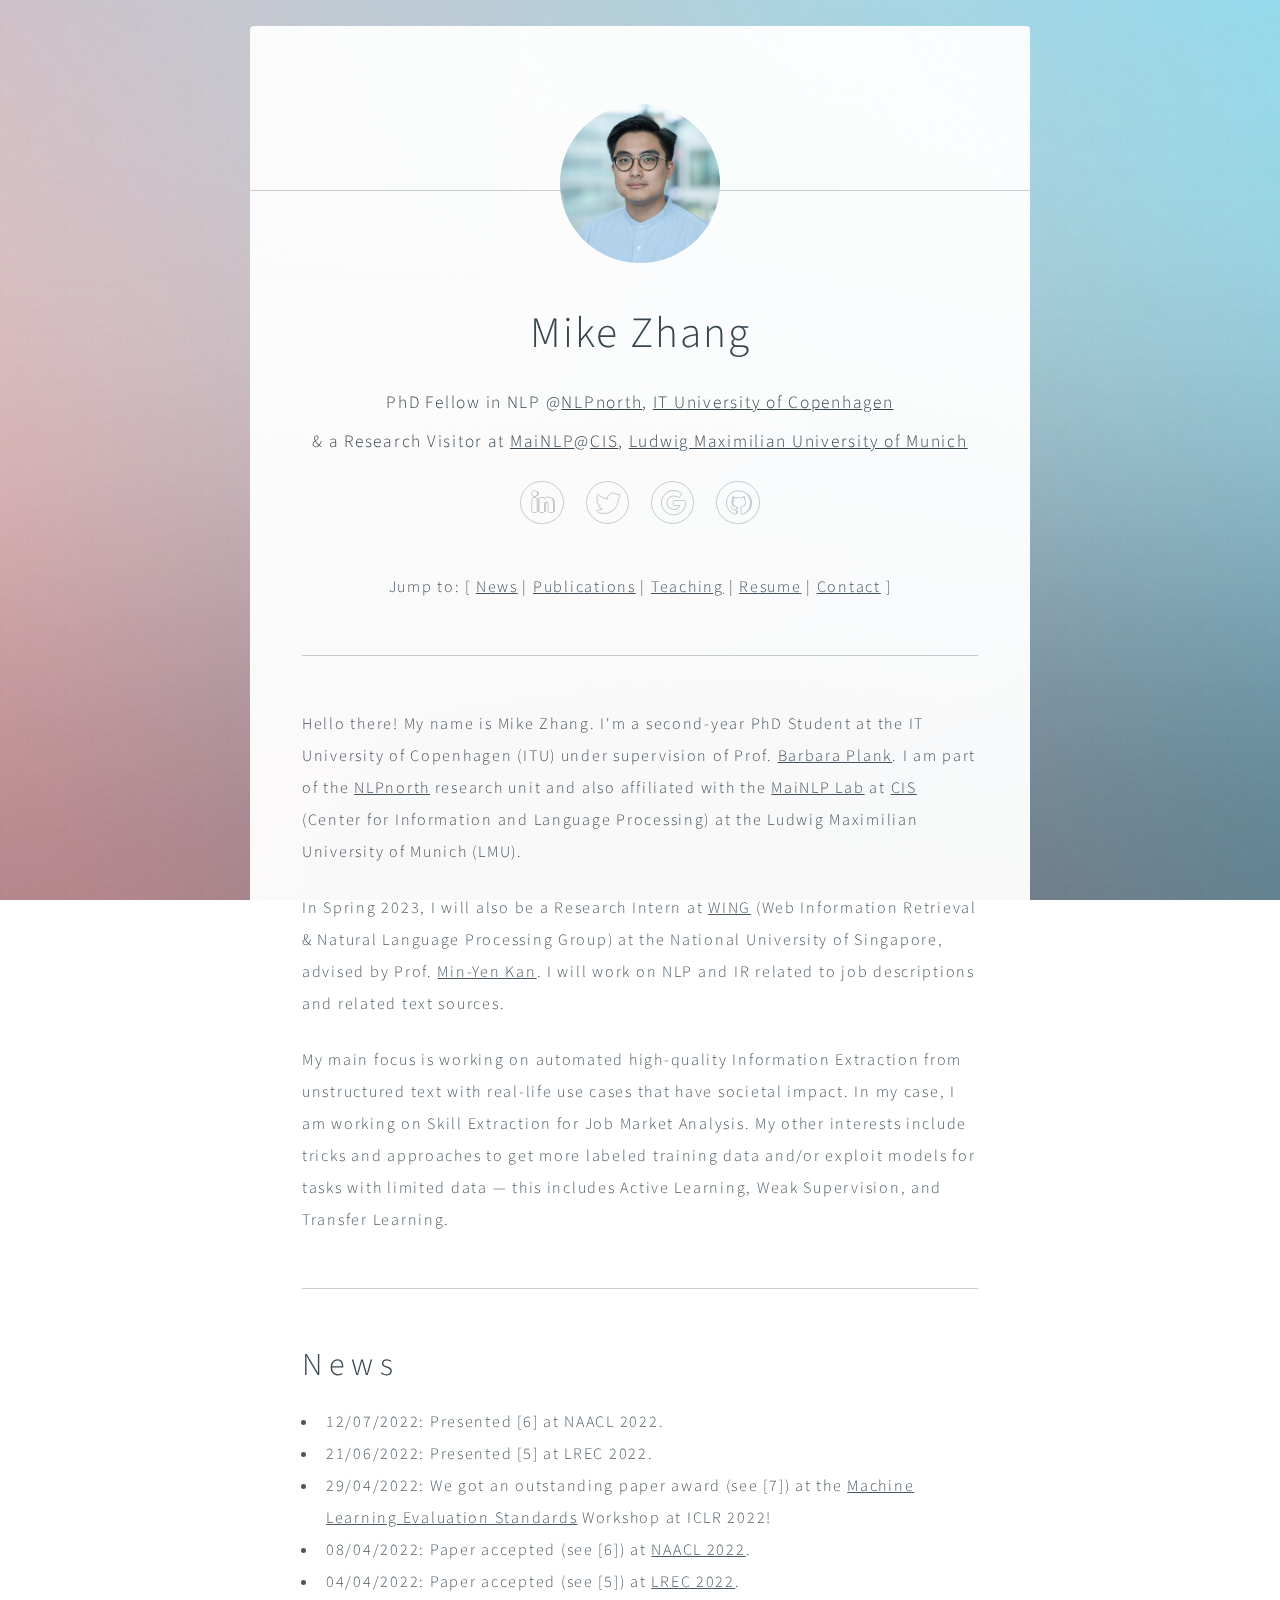
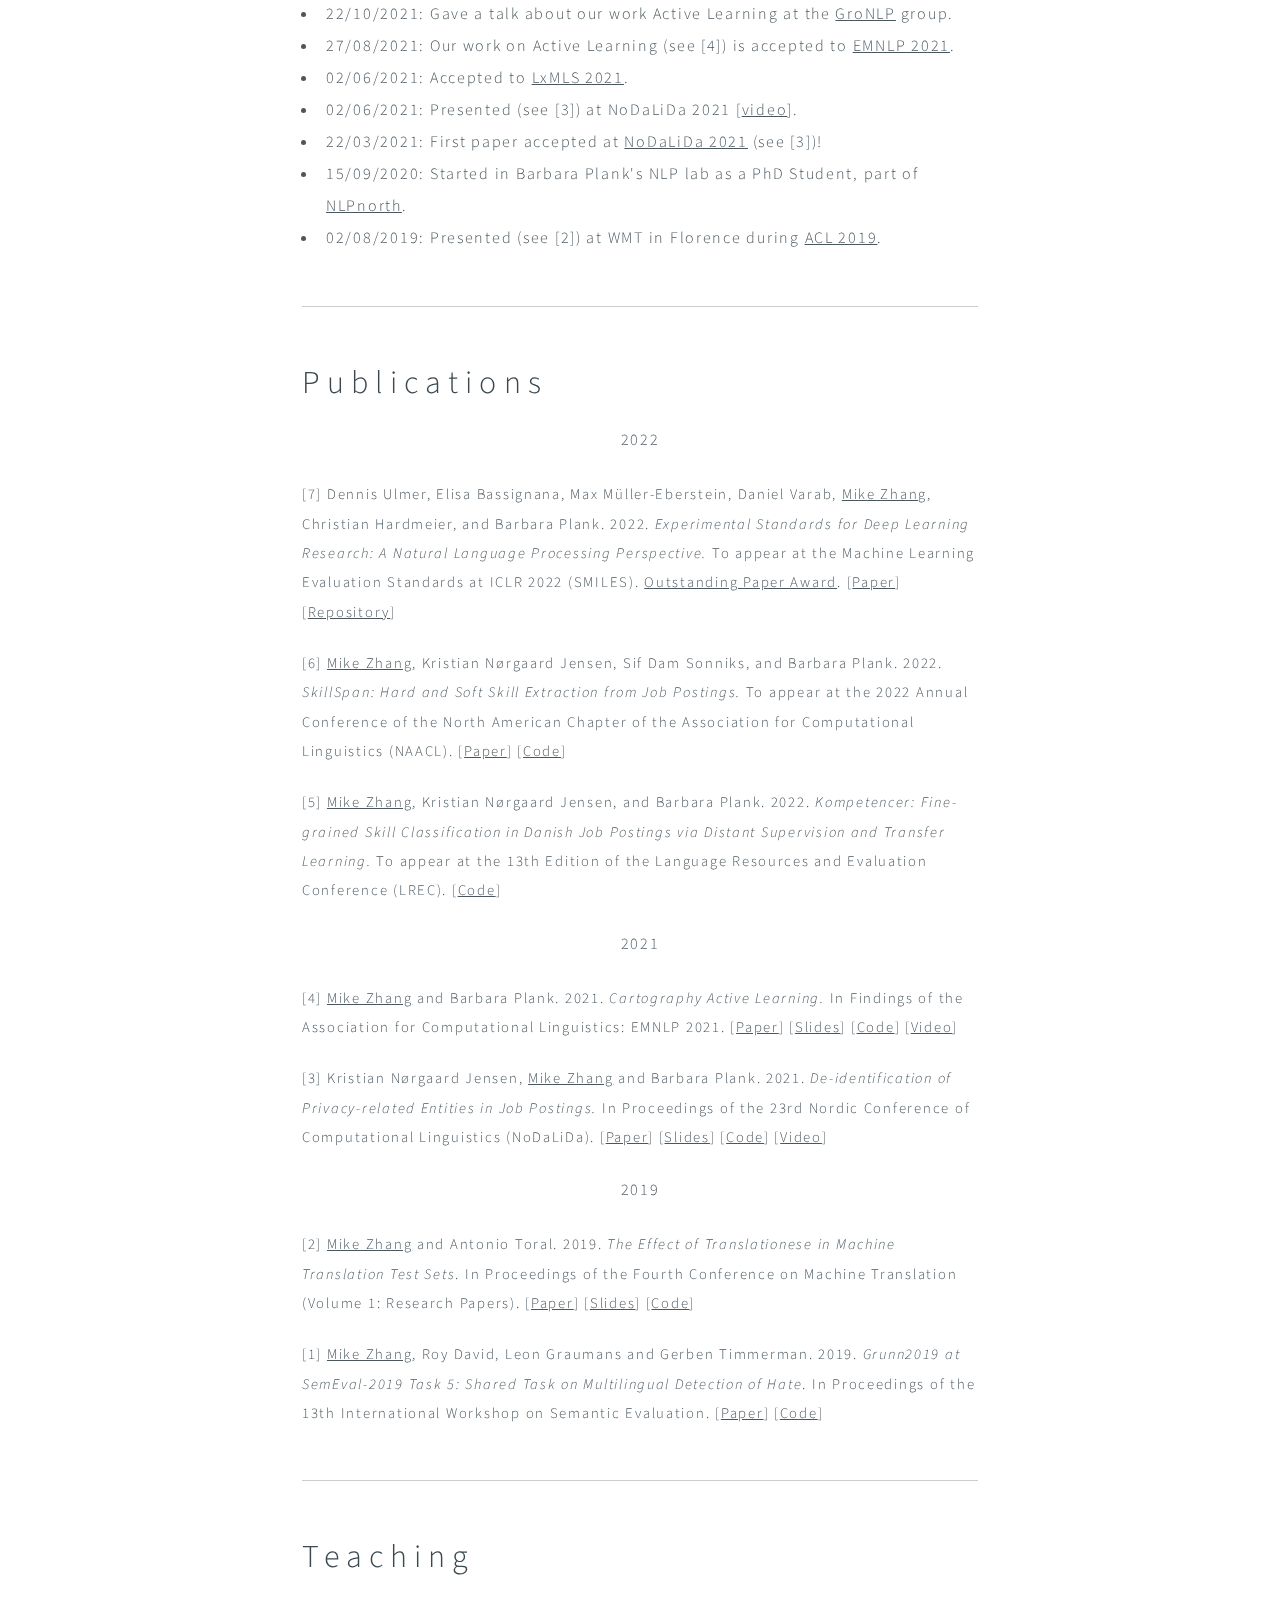
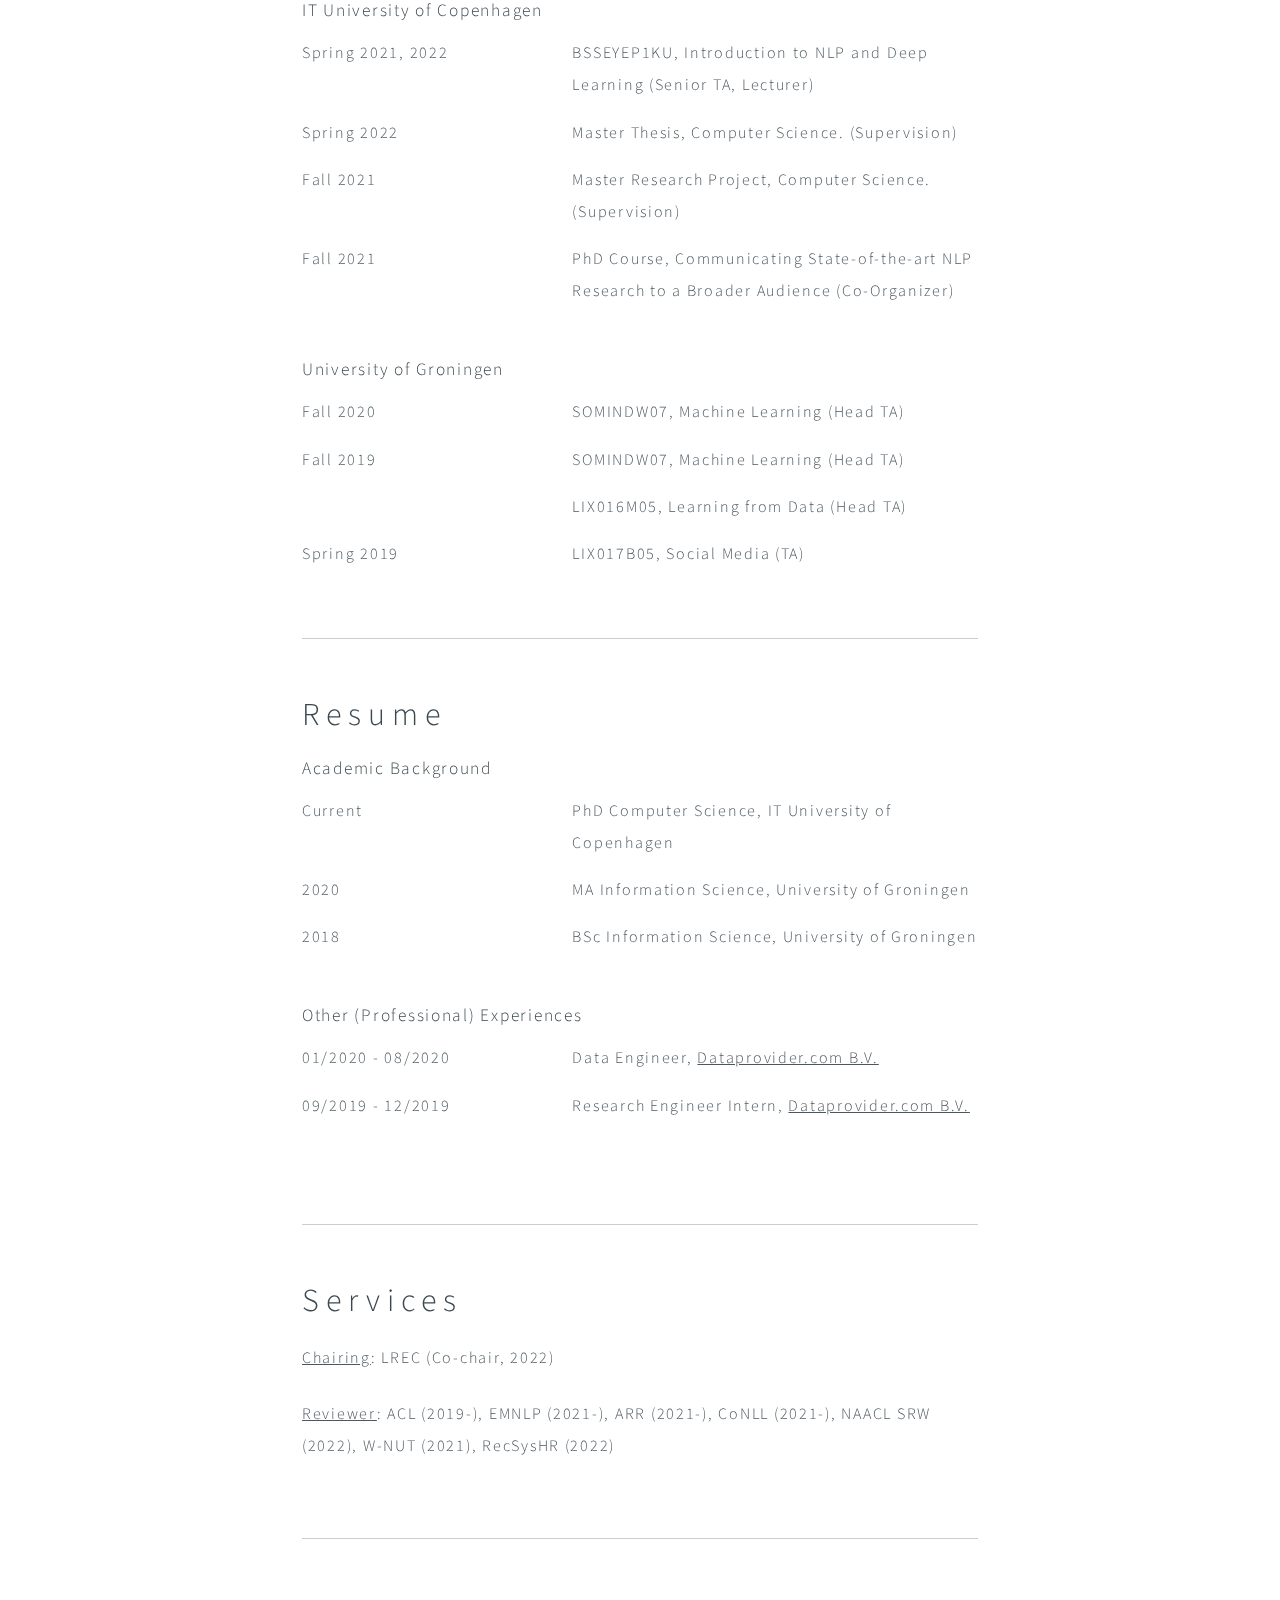
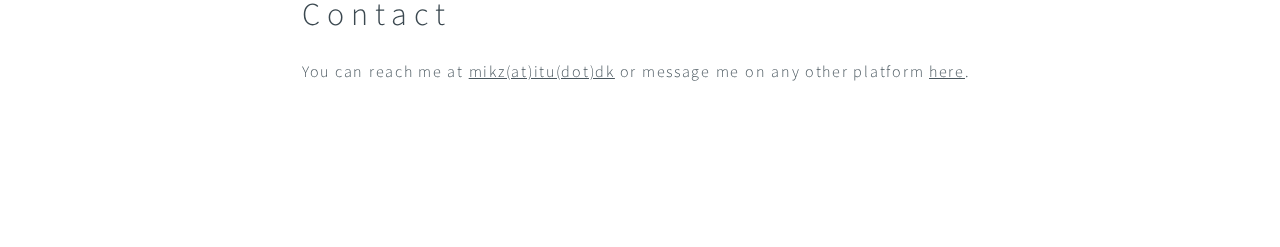
==== commit 0f3081f8: "add news" ====
--- a/index.html
+++ b/index.html
@@ -69,6 +69,12 @@
         <hr>
         <h1 style="text-align:left" id="news">News</h1>
         <ul style="text-align:left;font-size:12pt">
+            <li>
+                12/07/2022: Presented [6] at NAACL 2022.
+            </li>
+            <li>
+                21/06/2022: Presented [5] at LREC 2022.
+            </li>
             <li>29/04/2022: We got an outstanding paper award (see [7]) at the <a
                     href="https://ml-eval.github.io/call-for-papers/"><u>Machine Learning Evaluation Standards</u></a> Workshop at ICLR
                 2022!
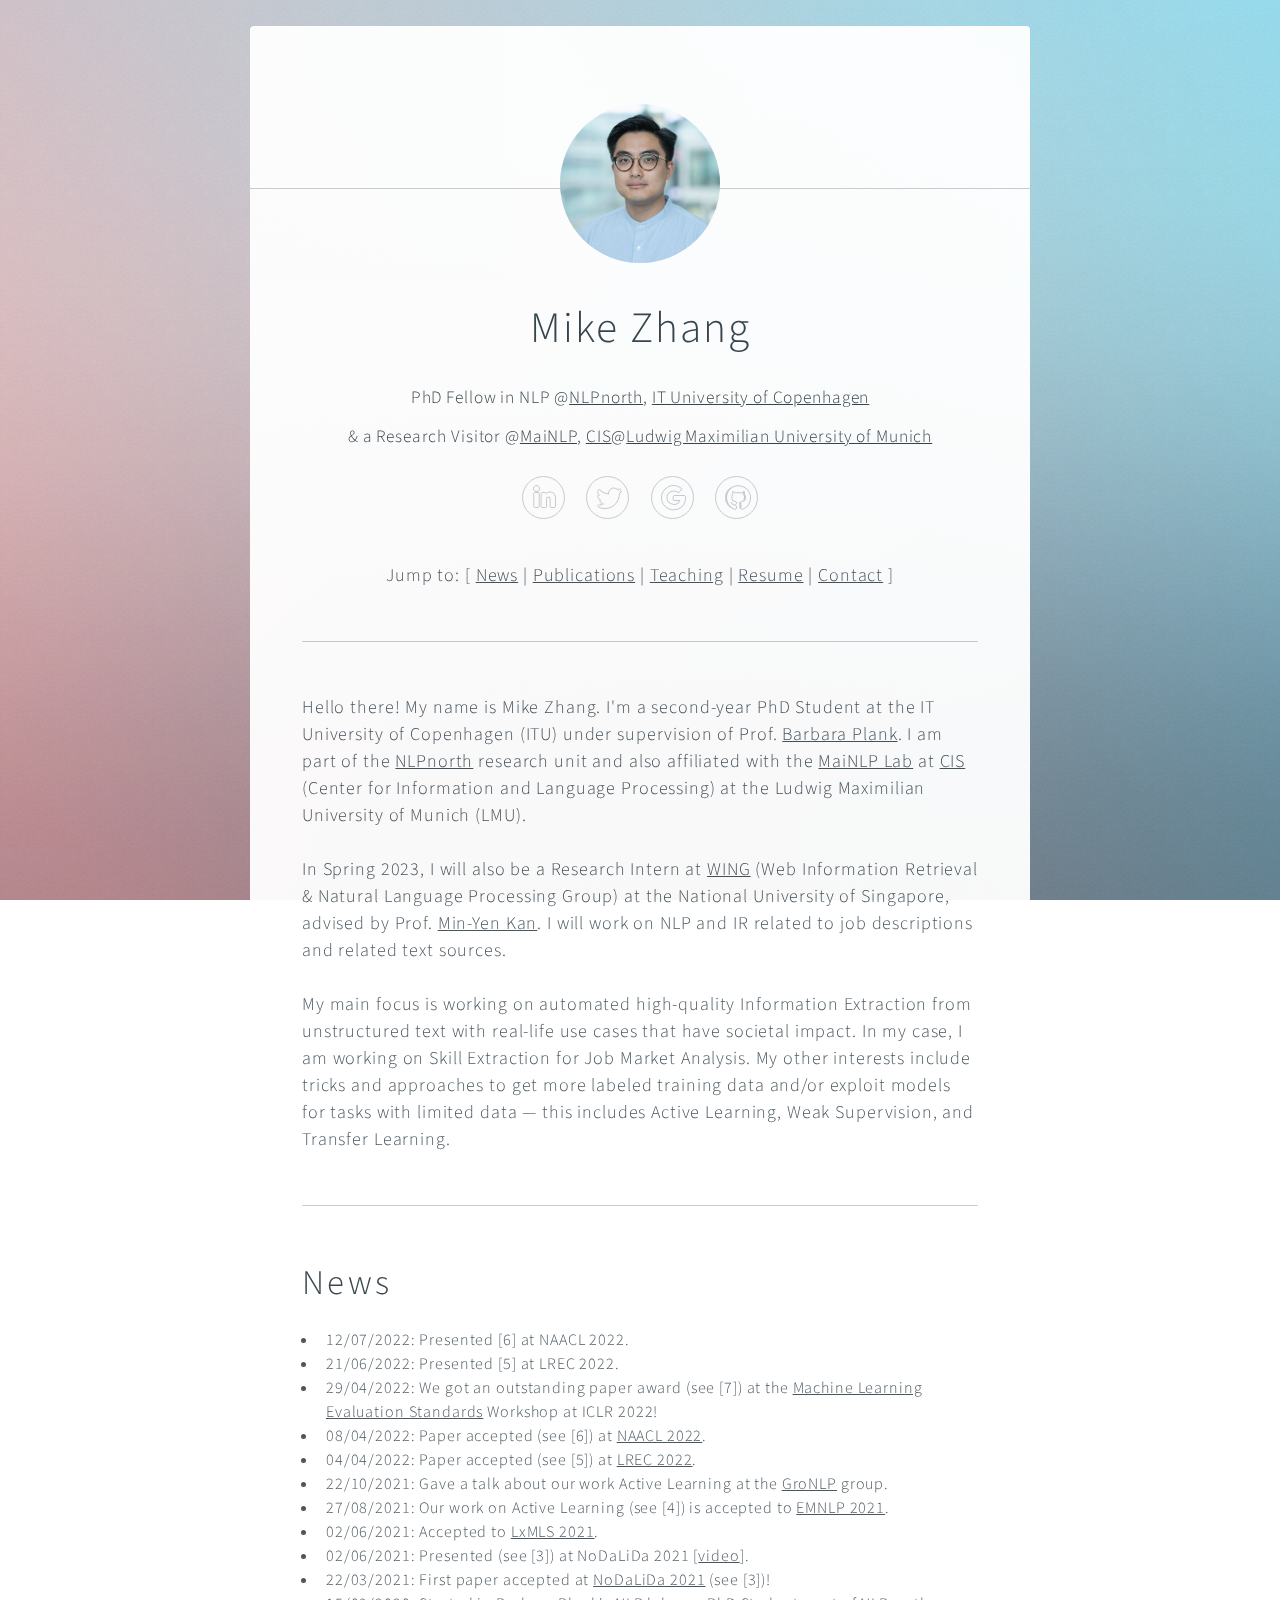
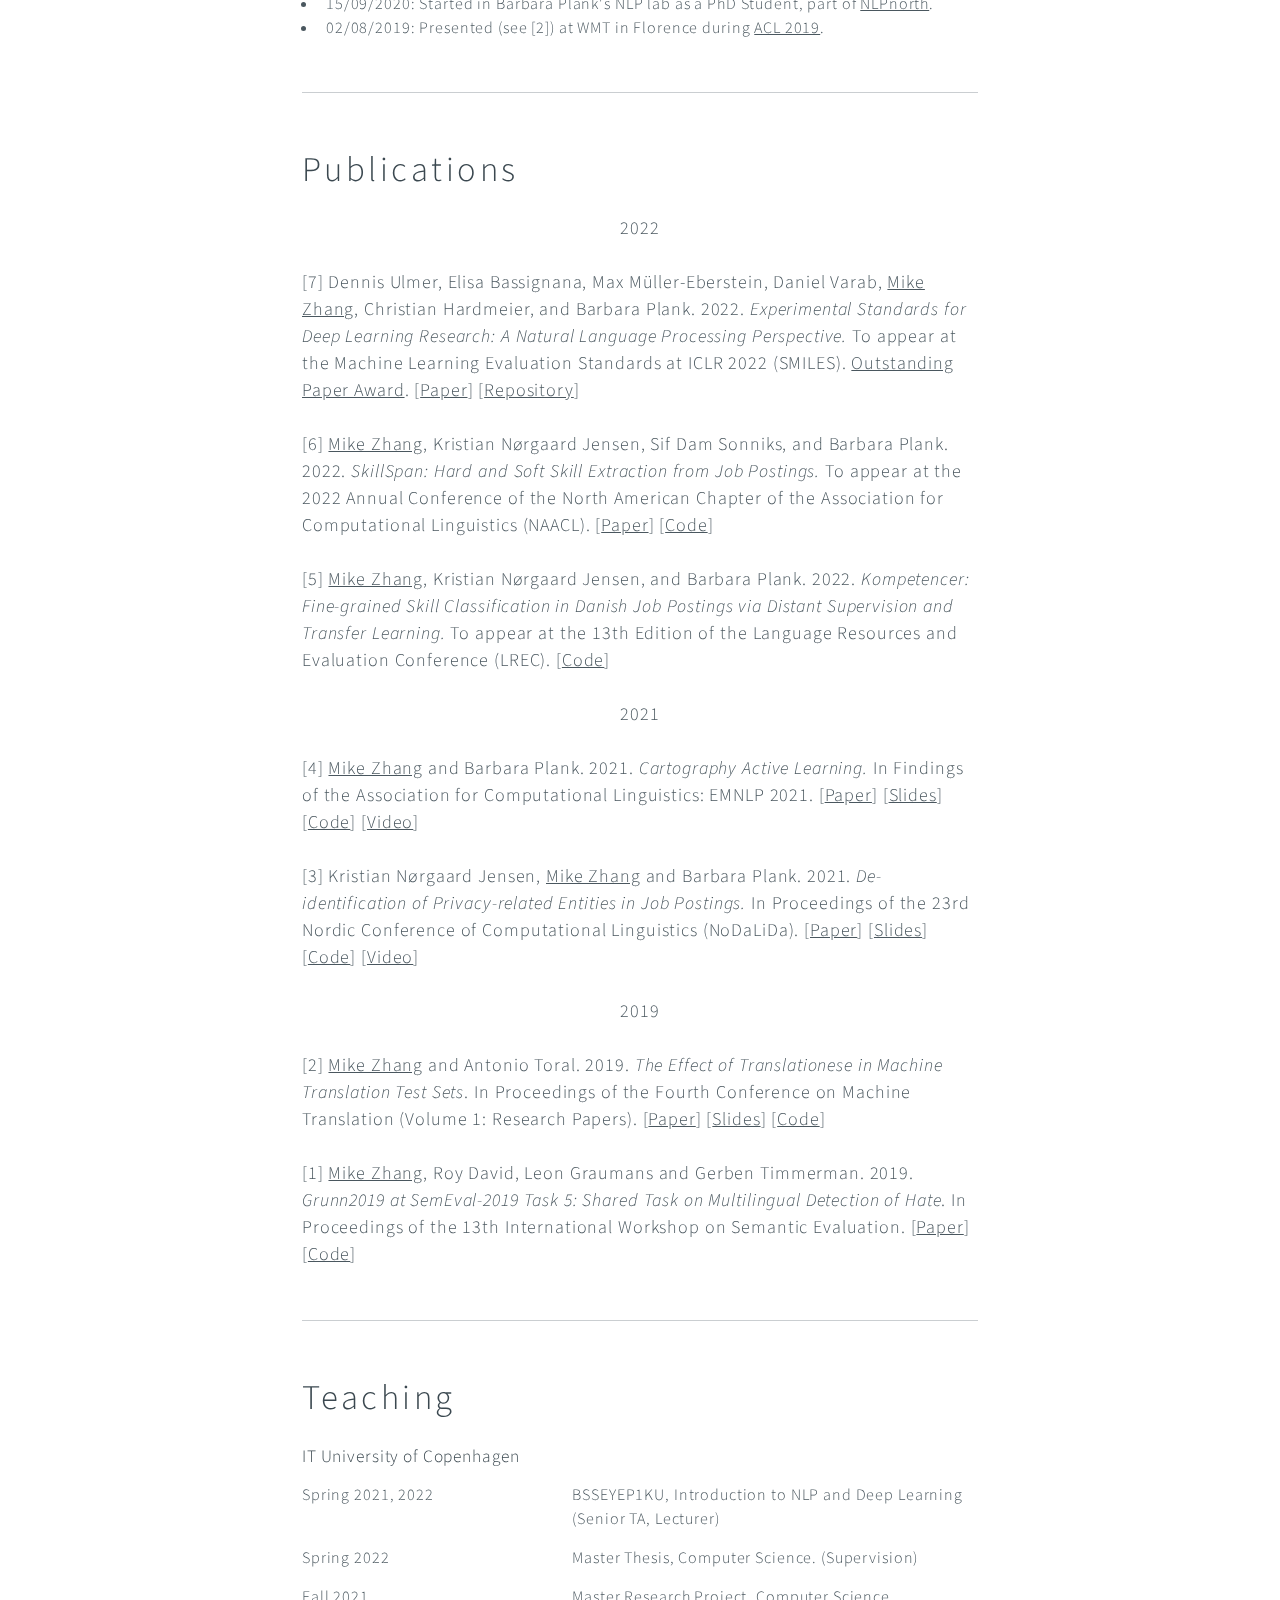
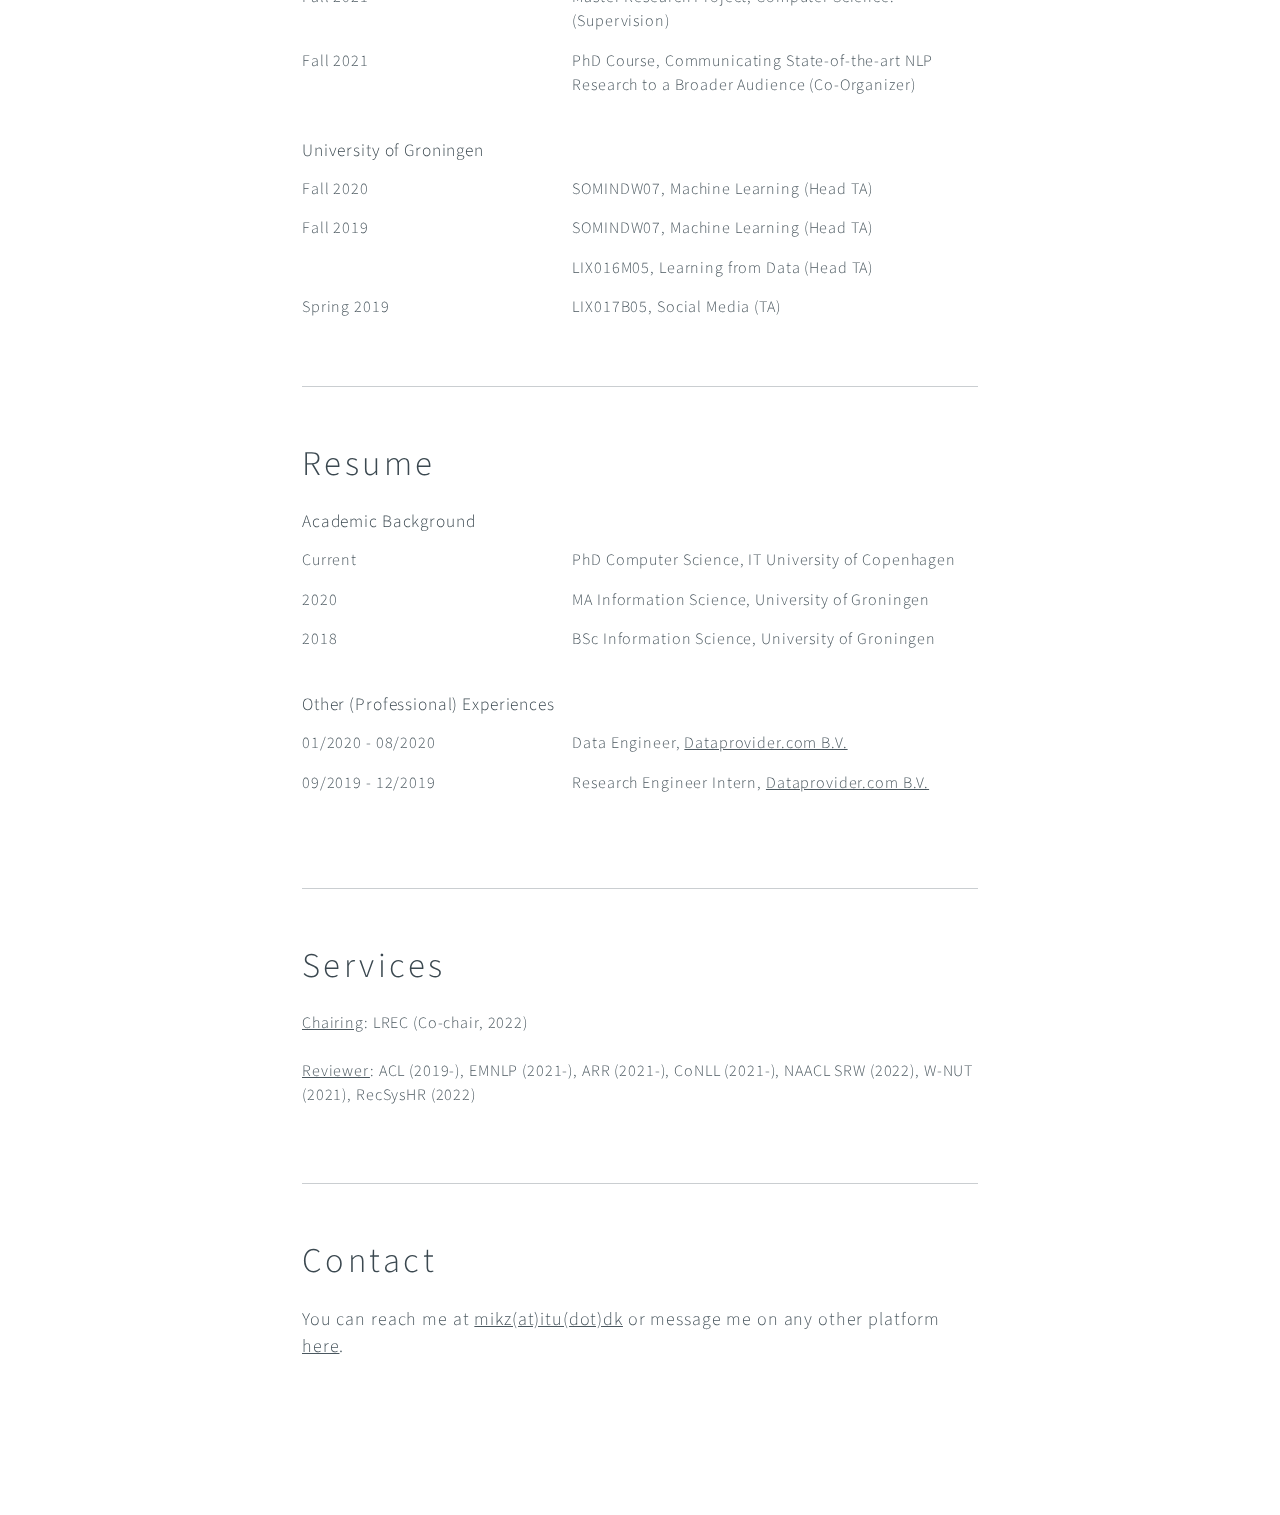
==== commit 4d650d01: "update website" ====
--- a/index.html
+++ b/index.html
@@ -24,8 +24,8 @@
             <h2>PhD Fellow in NLP @<a href="http://nlpnorth.github.io"><u>NLPnorth</u></a>, <a
                     href="https://www.itu.dk/"><u>IT University of
                 Copenhagen</u></a></h2>
-            <h2>& a Research Visitor at <a href="https://mainlp.github.io"><u>MaiNLP</u></a>@<a
-                    href="https://www.cis.uni-muenchen.de/ueber_uns/index.html"><u>CIS</u></a>, <a
+            <h2>& a Research Visitor @<a href="https://mainlp.github.io"><u>MaiNLP</u></a>, <a
+                    href="https://www.cis.uni-muenchen.de/ueber_uns/index.html"><u>CIS</u></a>@<a
                     href="https://www.lmu.de/en/index.html"><u>Ludwig Maximilian University of Munich</u></a></h2>
 
         </header>
@@ -94,31 +94,31 @@
         <hr>
         <h1 style="text-align:left" id="publications">Publications</h1>
         <p>2022</p>
-        <p style="text-align:left;font-size:11pt">[7] Dennis Ulmer, Elisa Bassignana, Max Müller-Eberstein, Daniel
+        <p style="text-align:left">[7] Dennis Ulmer, Elisa Bassignana, Max Müller-Eberstein, Daniel
             Varab, <u>Mike Zhang</u>, Christian Hardmeier, and Barbara Plank. 2022.
             <i>Experimental Standards for Deep Learning Research: A Natural Language Processing Perspective.</i>
              To appear at the Machine Learning Evaluation Standards at ICLR 2022 (SMILES). <u>Outstanding Paper
                 Award</u>.
             [<a href="https://arxiv.org/pdf/2204.06251.pdf"><u>Paper</u></a>]
             [<a href="https://github.com/Kaleidophon/experimental-standards-deep-learning-research"><u>Repository</u></a>]
-        <p style="text-align:left;font-size:11pt">[6] <u>Mike Zhang</u>, Kristian Nørgaard Jensen, Sif Dam Sonniks, and Barbara Plank. 2022.
+        <p style="text-align:left">[6] <u>Mike Zhang</u>, Kristian Nørgaard Jensen, Sif Dam Sonniks, and Barbara Plank. 2022.
             <i>SkillSpan: Hard and Soft Skill Extraction from Job Postings.</i>
             To appear at the 2022 Annual Conference of the North American Chapter of the Association for Computational Linguistics (NAACL).
             [<a href="https://arxiv.org/pdf/2204.12811.pdf"><u>Paper</u></a>]
             [<a href="https://github.com/kris927b/SkillSpan"><u>Code</u></a>]
-        <p style="text-align:left;font-size:11pt">[5] <u>Mike Zhang</u>, Kristian Nørgaard Jensen, and Barbara Plank. 2022.
+        <p style="text-align:left">[5] <u>Mike Zhang</u>, Kristian Nørgaard Jensen, and Barbara Plank. 2022.
             <i>Kompetencer: Fine-grained Skill Classification in Danish Job Postings via Distant Supervision and Transfer Learning.</i>
             To appear at the 13th Edition of the Language Resources and Evaluation Conference (LREC).
             [<a href="https://github.com/jjzha/kompetencer"><u>Code</u></a>]
         <p>2021</p>
-        <p style="text-align:left;font-size:11pt">[4] <u>Mike Zhang</u> and Barbara Plank. 2021. <i>
+        <p style="text-align:left">[4] <u>Mike Zhang</u> and Barbara Plank. 2021. <i>
             Cartography Active Learning.</i>
             In Findings of the Association for Computational Linguistics: EMNLP 2021.
             [<a href="https://aclanthology.org/2021.findings-emnlp.36.pdf"><u>Paper</u></a>]
             [<a href="docs/emnlp2021_cal_presentation.pdf"><u>Slides</u></a>]
             [<a href="https://github.com/jjzha/cal"><u>Code</u></a>]
             [<a href="https://www.underline.io/events/192/sessions/7928/lecture/38372-cartography-active-learning"><u>Video</u></a>]
-        <p style="text-align:left;font-size:11pt">[3] Kristian Nørgaard Jensen, <u>Mike Zhang</u> and Barbara Plank. 2021. <i>
+        <p style="text-align:left">[3] Kristian Nørgaard Jensen, <u>Mike Zhang</u> and Barbara Plank. 2021. <i>
             De-identification of Privacy-related Entities in Job Postings.</i>
             In Proceedings of the 23rd Nordic Conference of Computational Linguistics (NoDaLiDa).
             [<a href="https://ep.liu.se/ecp/178/ecp2021178.pdf#page=226"><u>Paper</u></a>]
@@ -126,13 +126,13 @@
             [<a href="https://github.com/kris927b/JobStack"><u>Code</u></a>]
             [<a href="https://www.youtube.com/watch?v=vlPQ8JAcpE0&t=72s"><u>Video</u></a>]
         <p>2019</p>
-        <p style="text-align:left;font-size:11pt">[2] <u>Mike Zhang</u> and Antonio Toral. 2019. <i>The Effect of
+        <p style="text-align:left">[2] <u>Mike Zhang</u> and Antonio Toral. 2019. <i>The Effect of
             Translationese in Machine Translation Test Sets</i>.
             In Proceedings of the Fourth Conference on Machine Translation (Volume 1: Research Papers).
             [<a href="https://www.aclweb.org/anthology/W19-5208.pdf"><u>Paper</u></a>]
             [<a href="https://www.aclweb.org/anthology/attachments/W19-5208.Presentation.pdf"><u>Slides</u></a>]
             [<a href="https://github.com/jjzha/translationese"><u>Code</u></a>]
-        <p style="text-align:left;font-size:11pt">[1] <u>Mike Zhang</u>, Roy David, Leon Graumans and Gerben Timmerman. 2019.
+        <p style="text-align:left">[1] <u>Mike Zhang</u>, Roy David, Leon Graumans and Gerben Timmerman. 2019.
             <i>Grunn2019 at SemEval-2019 Task 5: Shared Task on Multilingual Detection of Hate</i>.
             In Proceedings of the 13th International Workshop on Semantic Evaluation.
             [<a href="https://www.aclweb.org/anthology/S19-2069.pdf"><u>Paper</u></a>]
--- a/assets/css/main.css
+++ b/assets/css/main.css
@@ -158,10 +158,10 @@
 	body, input, select, textarea {
 		color: #414f57;
 		font-family: "Source Sans Pro", Helvetica, serif;
-		font-size: 15pt;
+		font-size: 16pt;
 		font-weight: 300;
-		line-height: 2;
-		letter-spacing: 0.1em;
+		line-height: 1.5;
+		letter-spacing: 0.05em;
 	}
 
 		@media screen and (max-width: 1680px) {
@@ -211,7 +211,7 @@
 
 	p {
 		margin: 0 0 1.5em 0;
-		font-size: 16px;
+		font-size: 18px;
 	}
 
 	h1, h2, h3, h4, h5, h6 {
@@ -226,8 +226,8 @@
 		}
 
 	h1 {
-		font-size: 1.85em;
-		letter-spacing: 0.22em;
+		font-size: 2em;
+		letter-spacing: 0.1em;
 		margin: 0 0 0.525em 0;
 	}
 
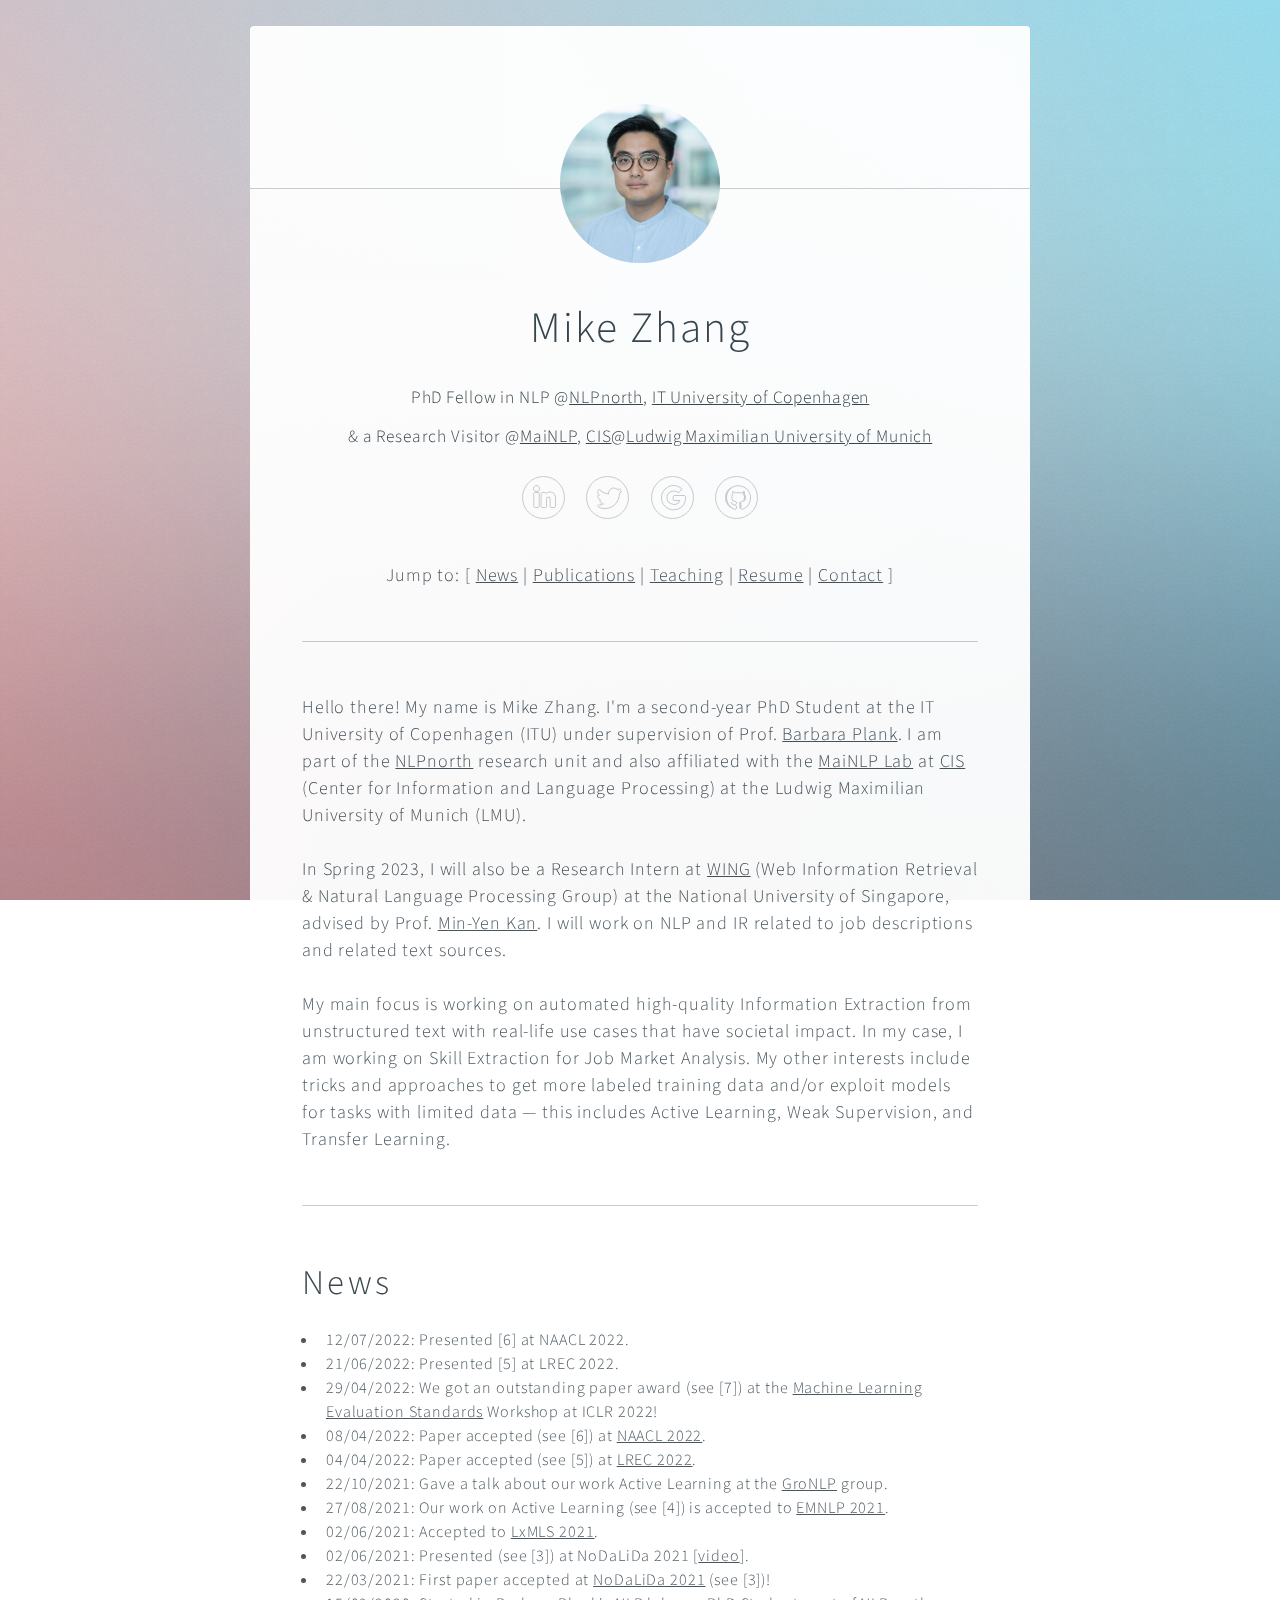
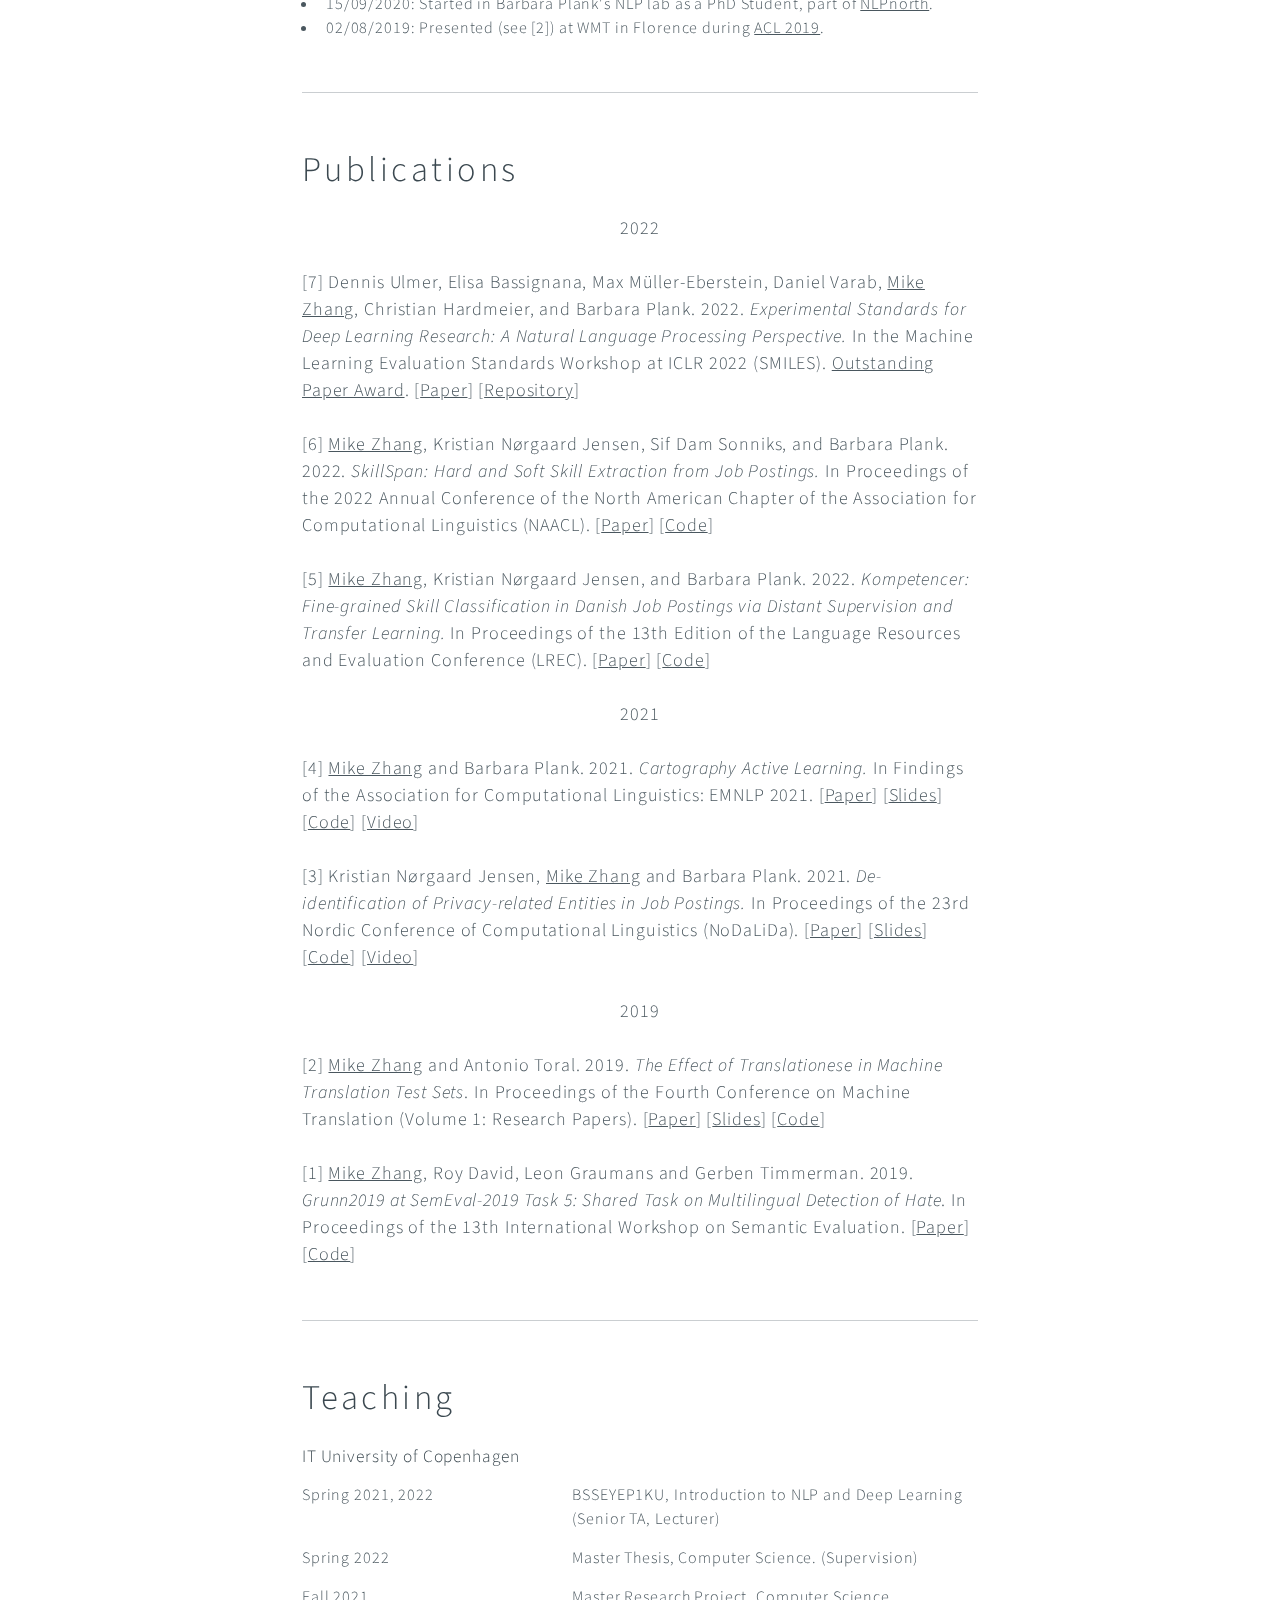
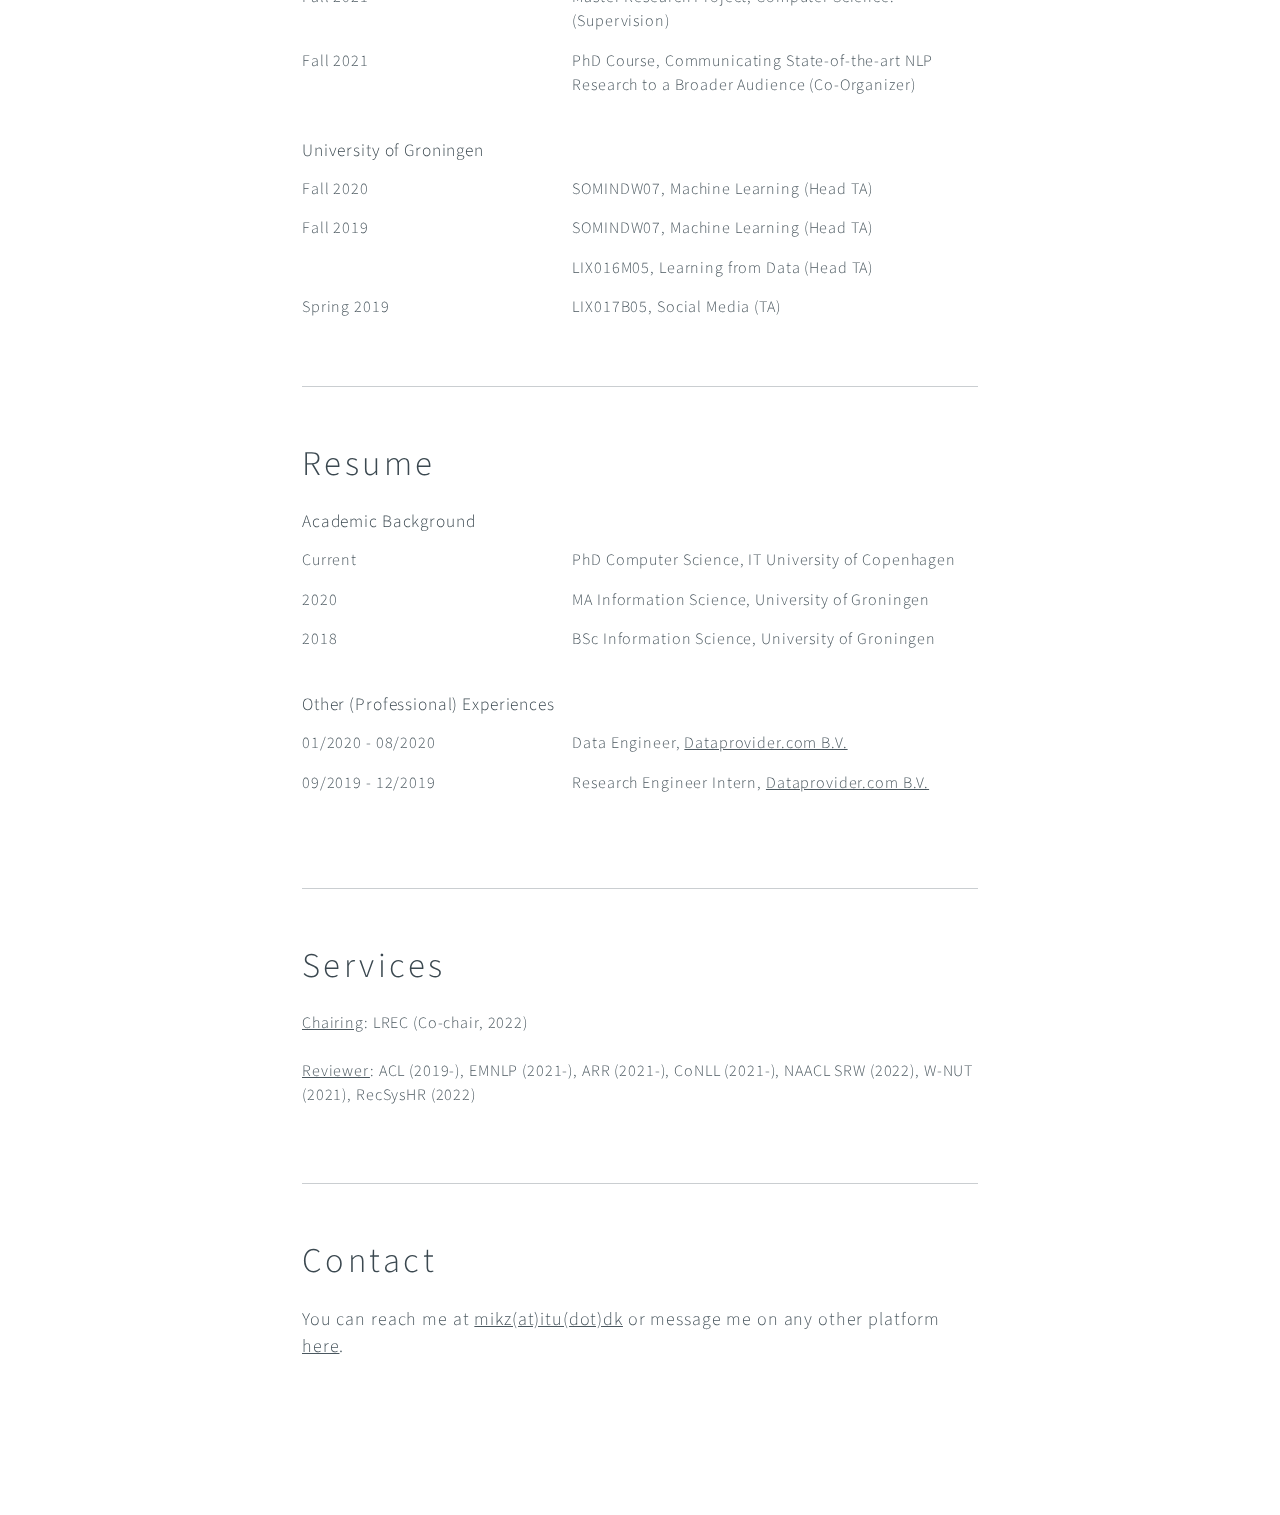
==== commit 230e98ba: "Add new links for papers." ====
--- a/index.html
+++ b/index.html
@@ -97,18 +97,20 @@
         <p style="text-align:left">[7] Dennis Ulmer, Elisa Bassignana, Max Müller-Eberstein, Daniel
             Varab, <u>Mike Zhang</u>, Christian Hardmeier, and Barbara Plank. 2022.
             <i>Experimental Standards for Deep Learning Research: A Natural Language Processing Perspective.</i>
-             To appear at the Machine Learning Evaluation Standards at ICLR 2022 (SMILES). <u>Outstanding Paper
+             In the Machine Learning Evaluation Standards Workshop at ICLR 2022 (SMILES). <u>Outstanding Paper
                 Award</u>.
             [<a href="https://arxiv.org/pdf/2204.06251.pdf"><u>Paper</u></a>]
             [<a href="https://github.com/Kaleidophon/experimental-standards-deep-learning-research"><u>Repository</u></a>]
         <p style="text-align:left">[6] <u>Mike Zhang</u>, Kristian Nørgaard Jensen, Sif Dam Sonniks, and Barbara Plank. 2022.
             <i>SkillSpan: Hard and Soft Skill Extraction from Job Postings.</i>
-            To appear at the 2022 Annual Conference of the North American Chapter of the Association for Computational Linguistics (NAACL).
-            [<a href="https://arxiv.org/pdf/2204.12811.pdf"><u>Paper</u></a>]
+            In Proceedings of the 2022 Annual Conference of the North American Chapter of the Association for
+        Computational Linguistics (NAACL).
+            [<a href="https://aclanthology.org/2022.naacl-main.366.pdf"><u>Paper</u></a>]
             [<a href="https://github.com/kris927b/SkillSpan"><u>Code</u></a>]
         <p style="text-align:left">[5] <u>Mike Zhang</u>, Kristian Nørgaard Jensen, and Barbara Plank. 2022.
             <i>Kompetencer: Fine-grained Skill Classification in Danish Job Postings via Distant Supervision and Transfer Learning.</i>
-            To appear at the 13th Edition of the Language Resources and Evaluation Conference (LREC).
+            In Proceedings of the 13th Edition of the Language Resources and Evaluation Conference (LREC).
+            [<a href="http://www.lrec-conf.org/proceedings/lrec2022/pdf/2022.lrec-1.46.pdf"><u>Paper</u></a>]
             [<a href="https://github.com/jjzha/kompetencer"><u>Code</u></a>]
         <p>2021</p>
         <p style="text-align:left">[4] <u>Mike Zhang</u> and Barbara Plank. 2021. <i>
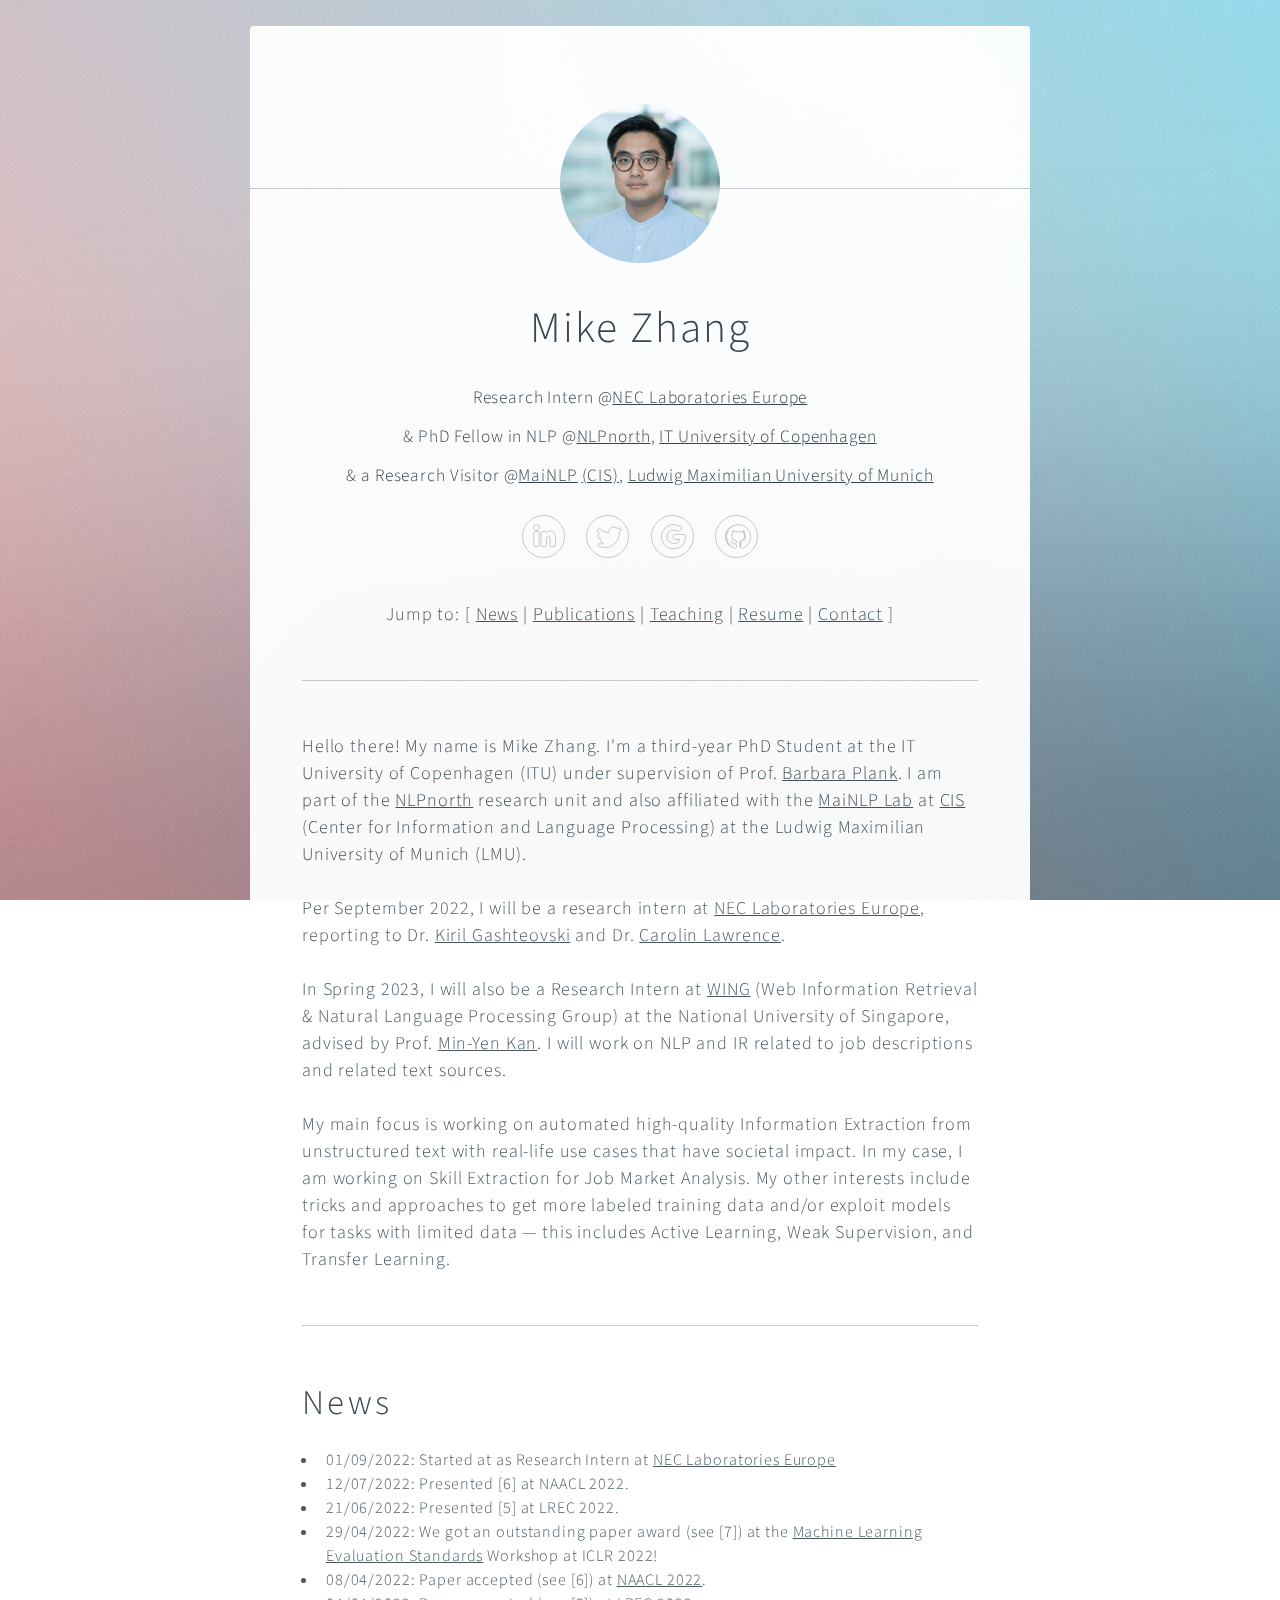
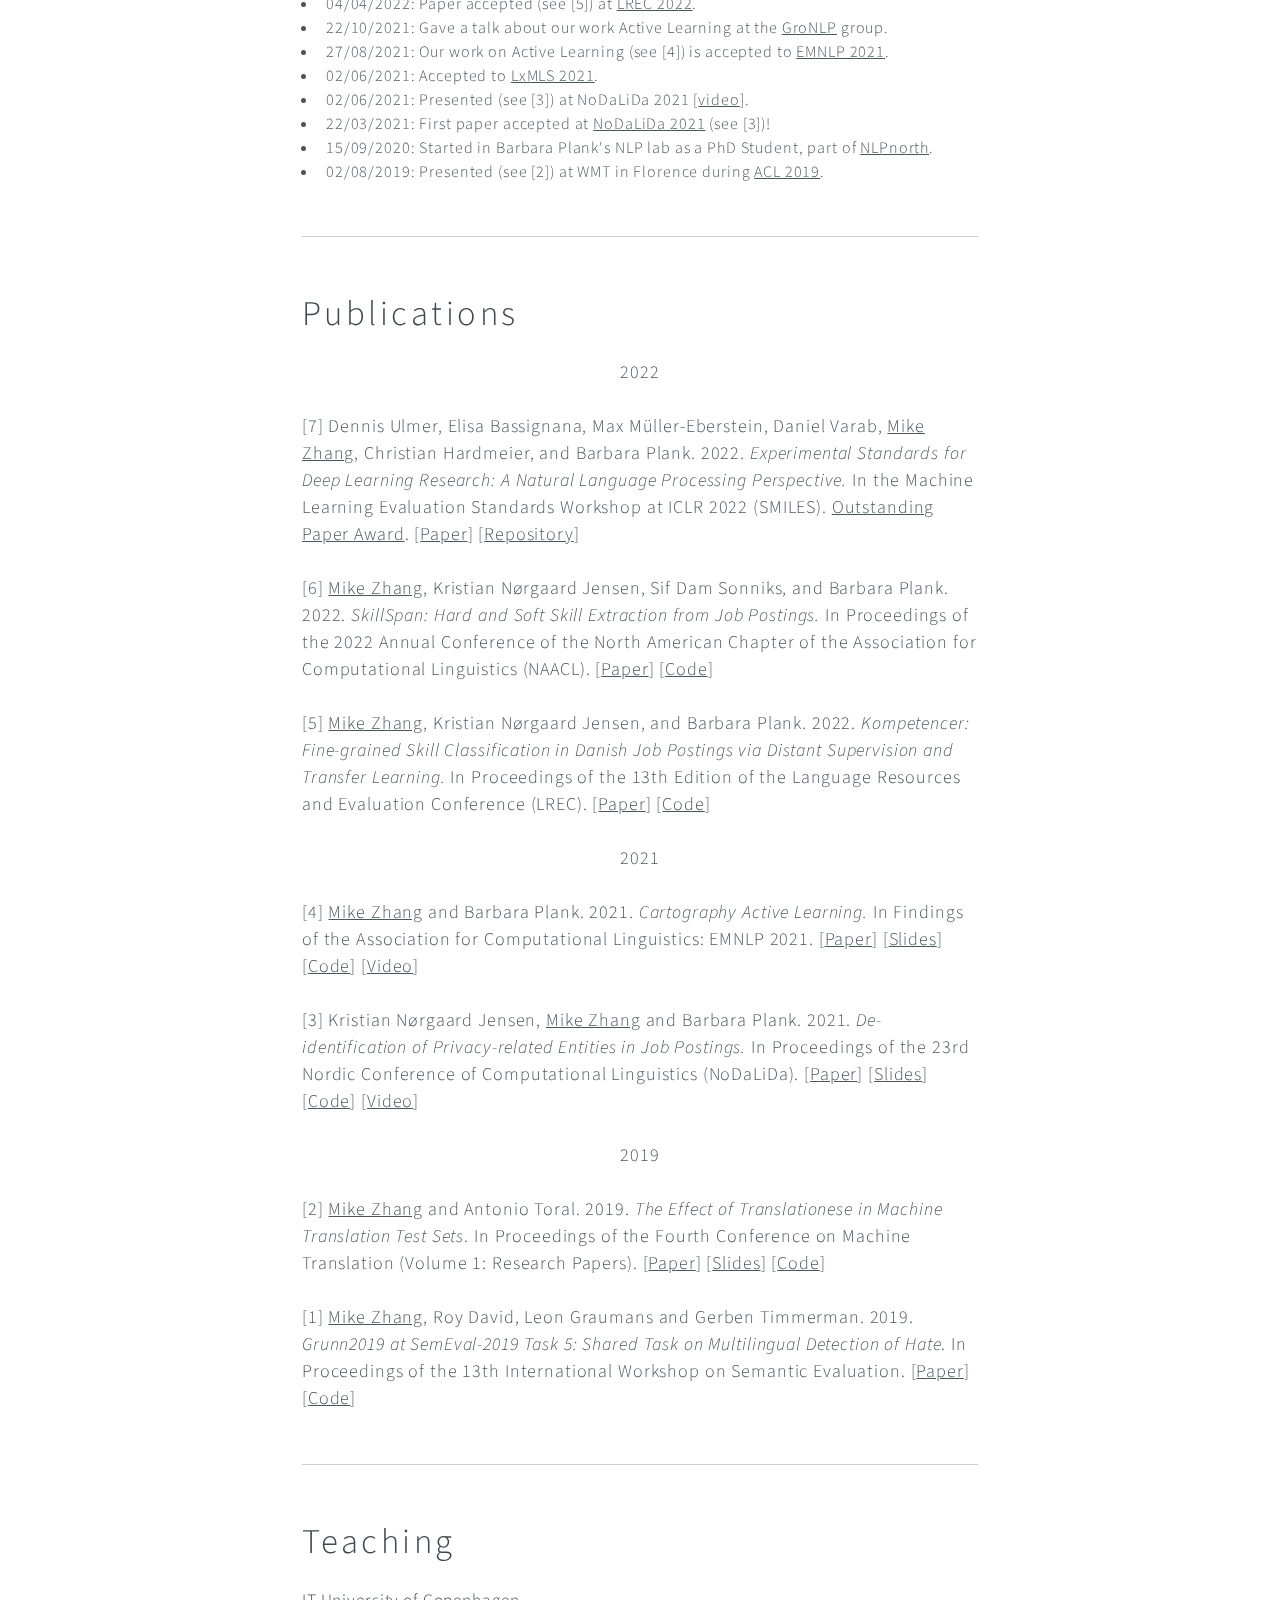
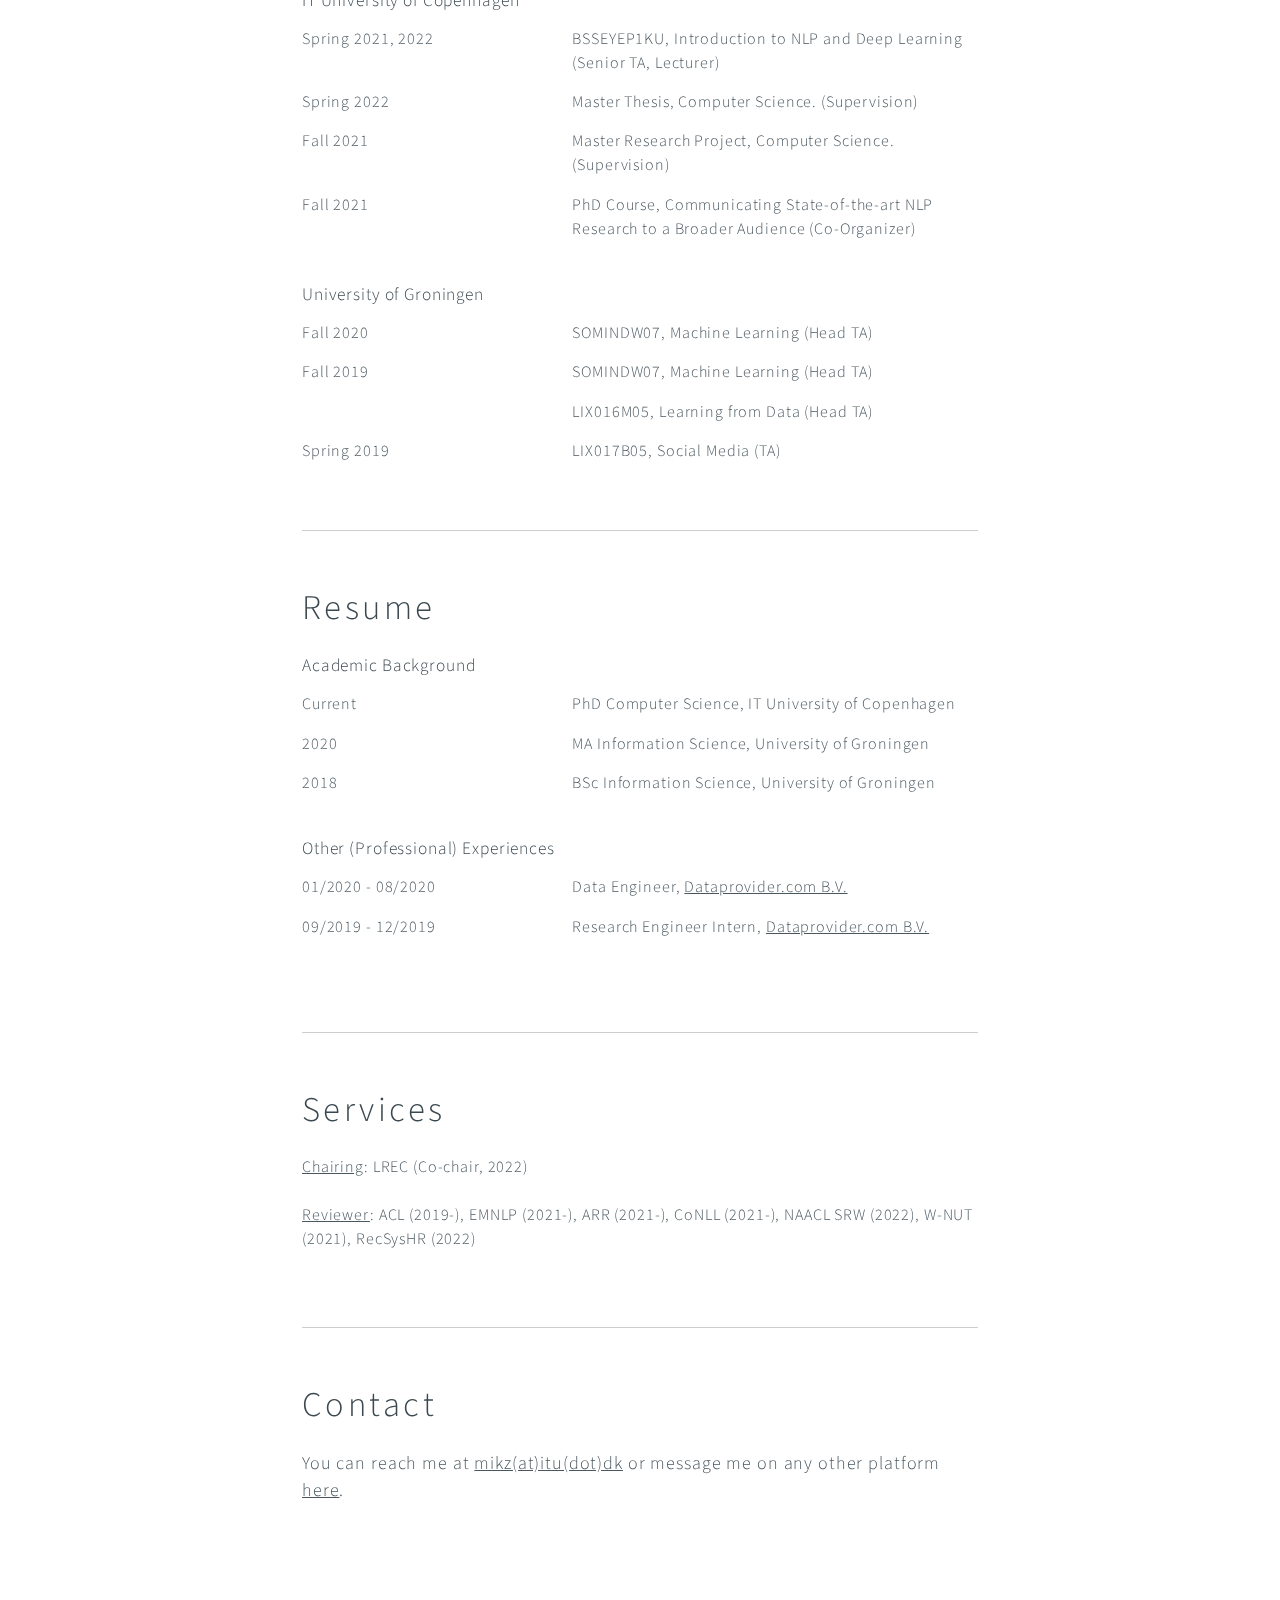
==== commit 775bb838: "add new info" ====
--- a/index.html
+++ b/index.html
@@ -21,11 +21,12 @@
         <header>
             <span class="avatar"><img src="images/thumb_mike.jpg" alt=""/></span>
             <h1 style="font-size: 250%; letter-spacing: 2px;">Mike Zhang</h1>
-            <h2>PhD Fellow in NLP @<a href="http://nlpnorth.github.io"><u>NLPnorth</u></a>, <a
+            <h2>Research Intern @<a href="https://www.neclab.eu"><u>NEC Laboratories Europe</u></a></h2>
+            <h2>& PhD Fellow in NLP @<a href="http://nlpnorth.github.io"><u>NLPnorth</u></a>, <a
                     href="https://www.itu.dk/"><u>IT University of
                 Copenhagen</u></a></h2>
-            <h2>& a Research Visitor @<a href="https://mainlp.github.io"><u>MaiNLP</u></a>, <a
-                    href="https://www.cis.uni-muenchen.de/ueber_uns/index.html"><u>CIS</u></a>@<a
+            <h2>& a Research Visitor @<a href="https://mainlp.github.io"><u>MaiNLP</u></a> <a
+                    href="https://www.cis.uni-muenchen.de/ueber_uns/index.html"><u>(CIS)</u></a>, <a
                     href="https://www.lmu.de/en/index.html"><u>Ludwig Maximilian University of Munich</u></a></h2>
 
         </header>
@@ -44,12 +45,20 @@
         </p>
         <hr>
         <p style="text-align:left;">
-            Hello there! My name is Mike Zhang. I'm a second-year PhD Student at the IT University of Copenhagen (ITU)
+            Hello there! My name is Mike Zhang. I'm a third-year PhD Student at the IT University of Copenhagen (ITU)
             under supervision of Prof. <a href="http://bplank.github.io"><u>Barbara Plank</u></a>. I am part of the
             <a href="http://nlpnorth.github.io"><u>NLPnorth</u></a> research unit and also affiliated with
             the <a href="https://mainlp.github.io"><u>MaiNLP Lab</u></a> at
             <a href="https://www.cis.uni-muenchen.de/ueber_uns/index.html"><u>CIS</u></a> (Center for Information
             and Language Processing) at the Ludwig Maximilian University of Munich (LMU).</p>
+
+        <p style="text-align:left;"> Per September 2022, I will be a research intern at <a
+                href="https://www.neclab.eu"><u>NEC Laboratories Europe</u></a>, reporting to Dr.
+            <a href="https://www.neclab.eu/research-areas/data-science/machine-learning/our-researchers/kiril-gashteovski">
+                <u>Kiril Gashteovski</u></a>
+            and Dr. <a
+                    href="https://www.neclab.eu/research-areas/data-science/machine-learning/our-researchers/dr-carolin-lawrence">
+                <u>Carolin Lawrence</u></a>.
 
         <p style="text-align:left;">In Spring 2023, I will also
         be a Research Intern at <a href="https://wing.comp.nus.edu.sg"><u>WING</u></a> (Web Information
@@ -69,6 +78,7 @@
         <hr>
         <h1 style="text-align:left" id="news">News</h1>
         <ul style="text-align:left;font-size:12pt">
+            <li> 01/09/2022: Started at as Research Intern at <a href="https://www.neclab.eu"><u>NEC Laboratories Europe</u></a></li>
             <li>
                 12/07/2022: Presented [6] at NAACL 2022.
             </li>
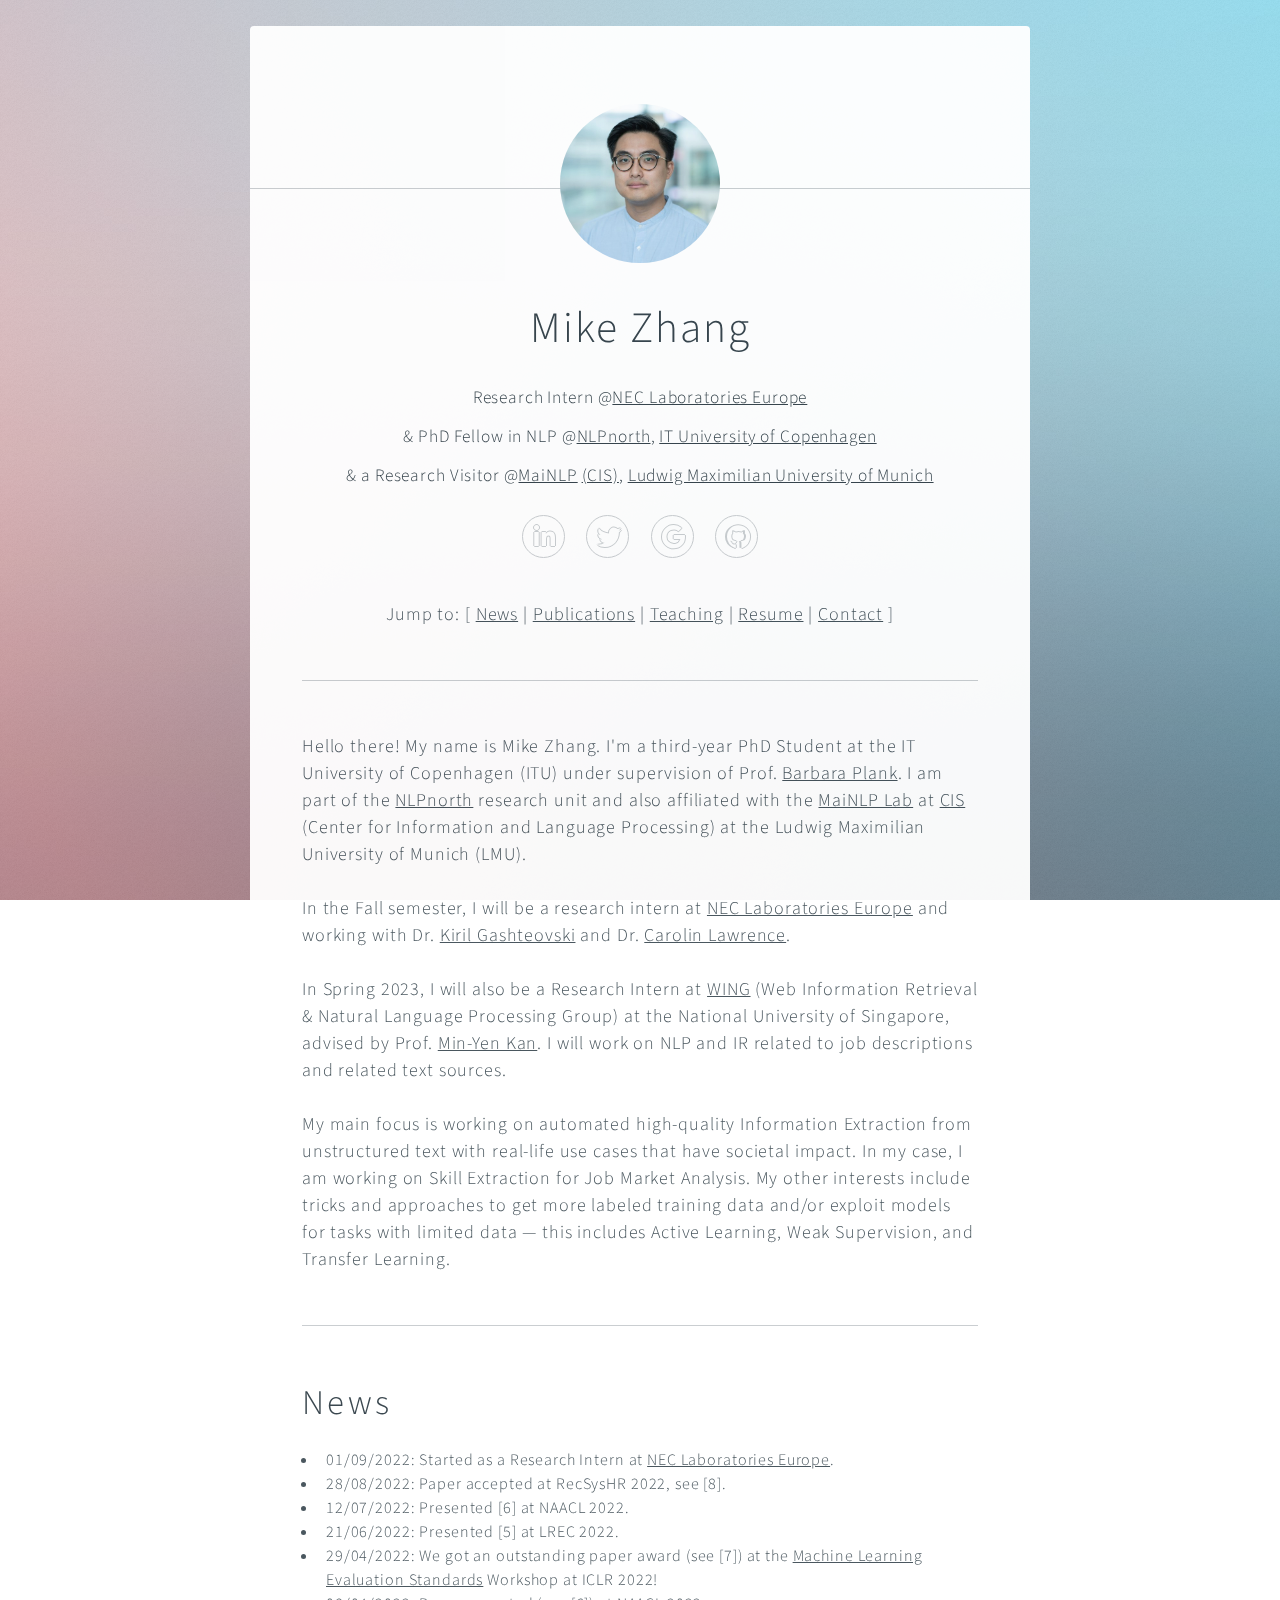
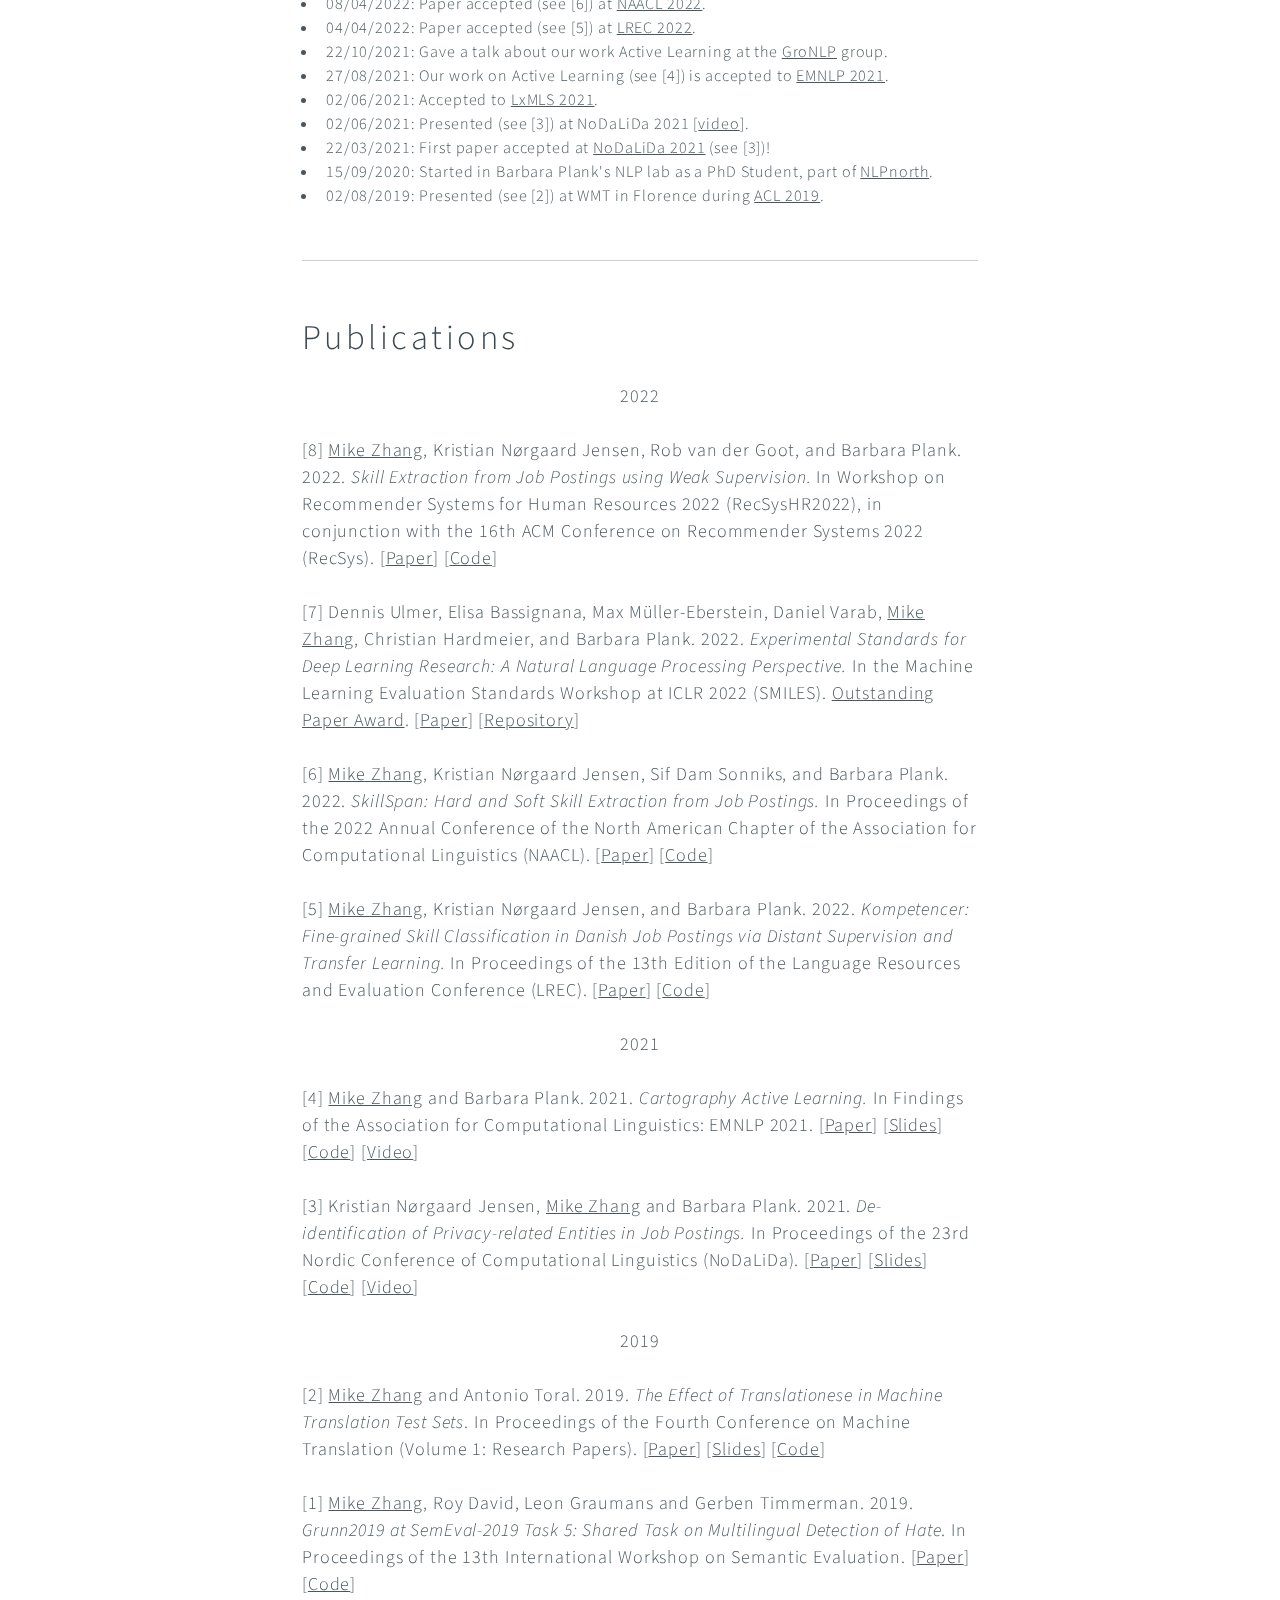
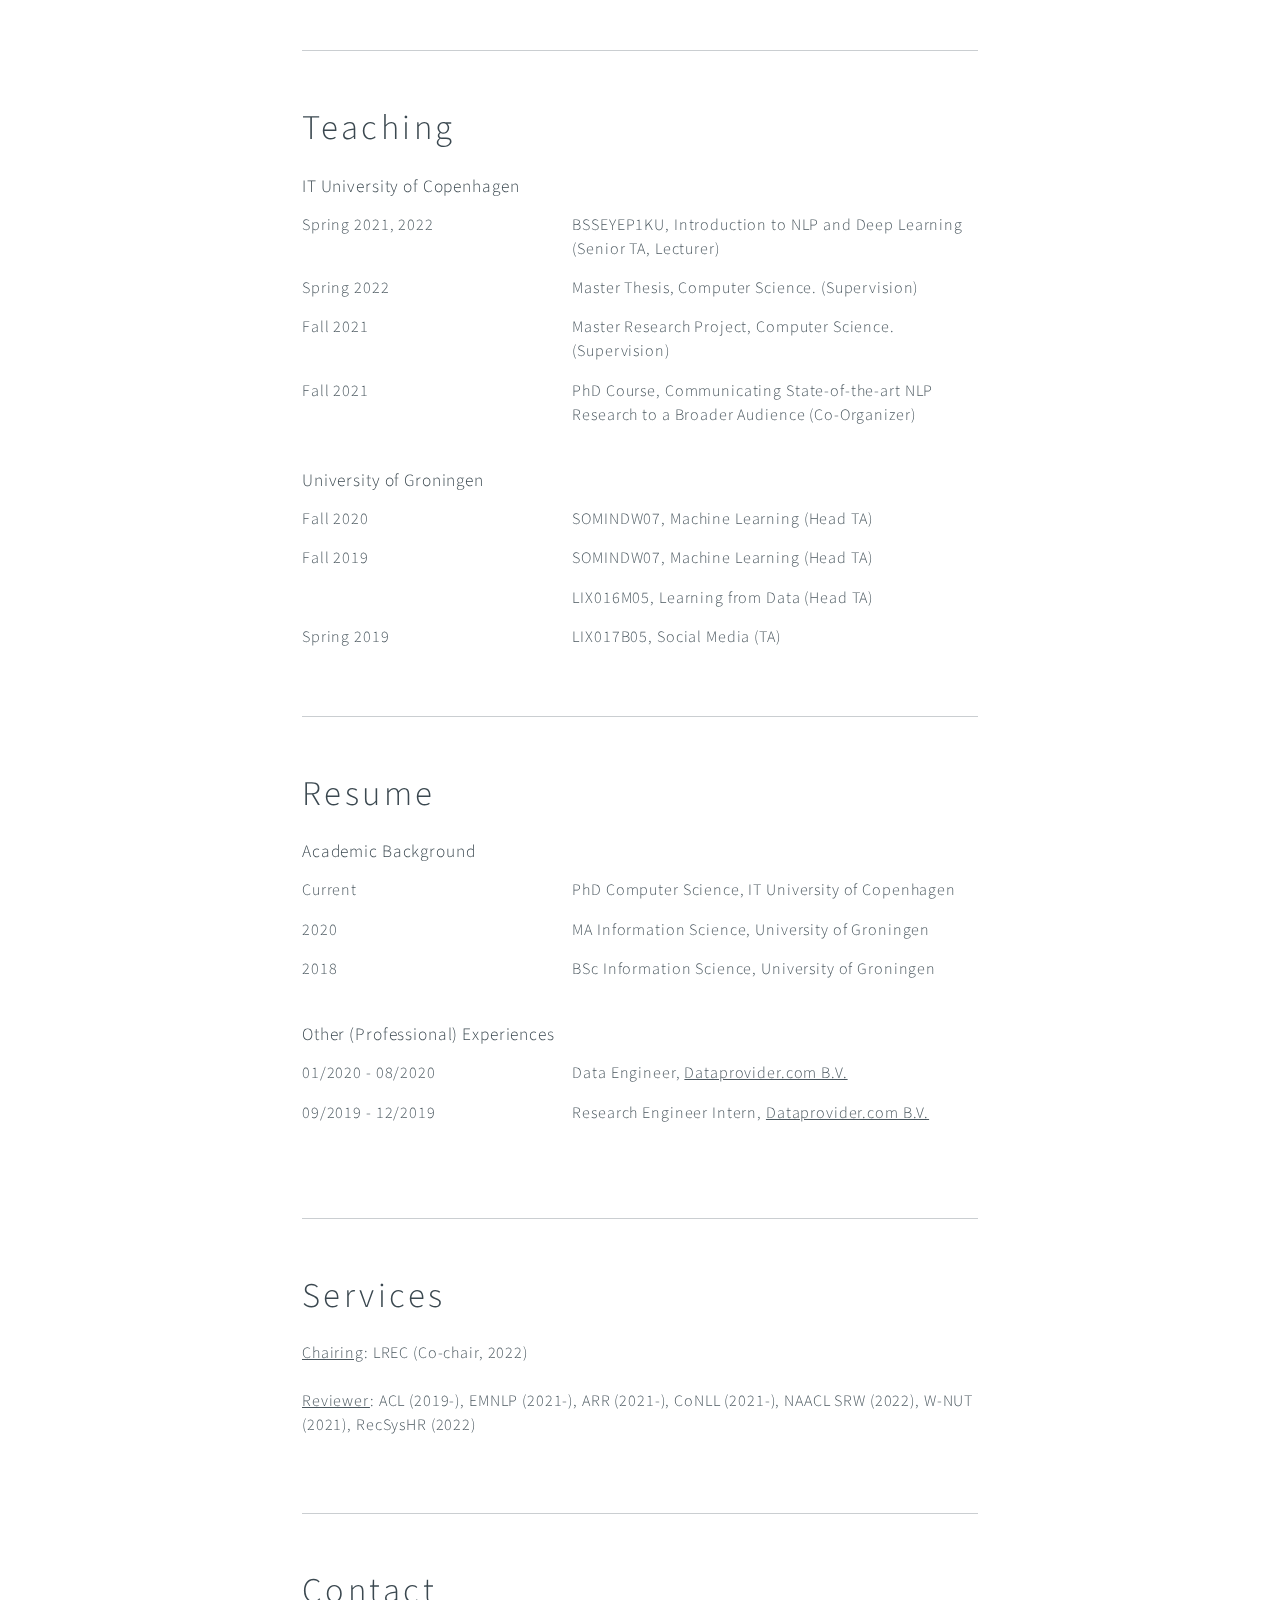
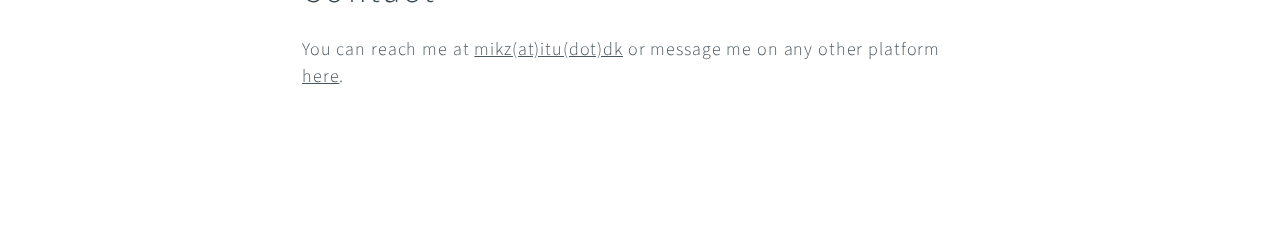
==== commit 2fdda6c6: "add news" ====
--- a/index.html
+++ b/index.html
@@ -52,8 +52,8 @@
             <a href="https://www.cis.uni-muenchen.de/ueber_uns/index.html"><u>CIS</u></a> (Center for Information
             and Language Processing) at the Ludwig Maximilian University of Munich (LMU).</p>
 
-        <p style="text-align:left;"> Per September 2022, I will be a research intern at <a
-                href="https://www.neclab.eu"><u>NEC Laboratories Europe</u></a>, reporting to Dr.
+        <p style="text-align:left;"> In the Fall semester, I will be a research intern at <a
+                href="https://www.neclab.eu"><u>NEC Laboratories Europe</u></a> and working with Dr.
             <a href="https://www.neclab.eu/research-areas/data-science/machine-learning/our-researchers/kiril-gashteovski">
                 <u>Kiril Gashteovski</u></a>
             and Dr. <a
@@ -78,7 +78,9 @@
         <hr>
         <h1 style="text-align:left" id="news">News</h1>
         <ul style="text-align:left;font-size:12pt">
-            <li> 01/09/2022: Started at as Research Intern at <a href="https://www.neclab.eu"><u>NEC Laboratories Europe</u></a></li>
+            <li> 01/09/2022: Started as a Research Intern at <a href="https://www.neclab.eu"><u>NEC Laboratories
+                Europe</u></a>.</li>
+            <li> 28/08/2022: Paper accepted at RecSysHR 2022, see [8].</li>
             <li>
                 12/07/2022: Presented [6] at NAACL 2022.
             </li>
@@ -104,6 +106,13 @@
         <hr>
         <h1 style="text-align:left" id="publications">Publications</h1>
         <p>2022</p>
+        <p style="text-align:left">[8] <u>Mike Zhang</u>, Kristian Nørgaard Jensen, Rob van der Goot, and Barbara
+            Plank. 2022.
+            <i>Skill Extraction from Job Postings using Weak Supervision.</i>
+             In Workshop on Recommender Systems for Human Resources 2022 (RecSysHR2022), in conjunction with the 16th
+            ACM Conference on Recommender Systems 2022 (RecSys).
+            [<a href="#"><u>Paper</u></a>]
+            [<a href="https://github.com/jjzha/skill-extraction-weak-supervision"><u>Code</u></a>]
         <p style="text-align:left">[7] Dennis Ulmer, Elisa Bassignana, Max Müller-Eberstein, Daniel
             Varab, <u>Mike Zhang</u>, Christian Hardmeier, and Barbara Plank. 2022.
             <i>Experimental Standards for Deep Learning Research: A Natural Language Processing Perspective.</i>
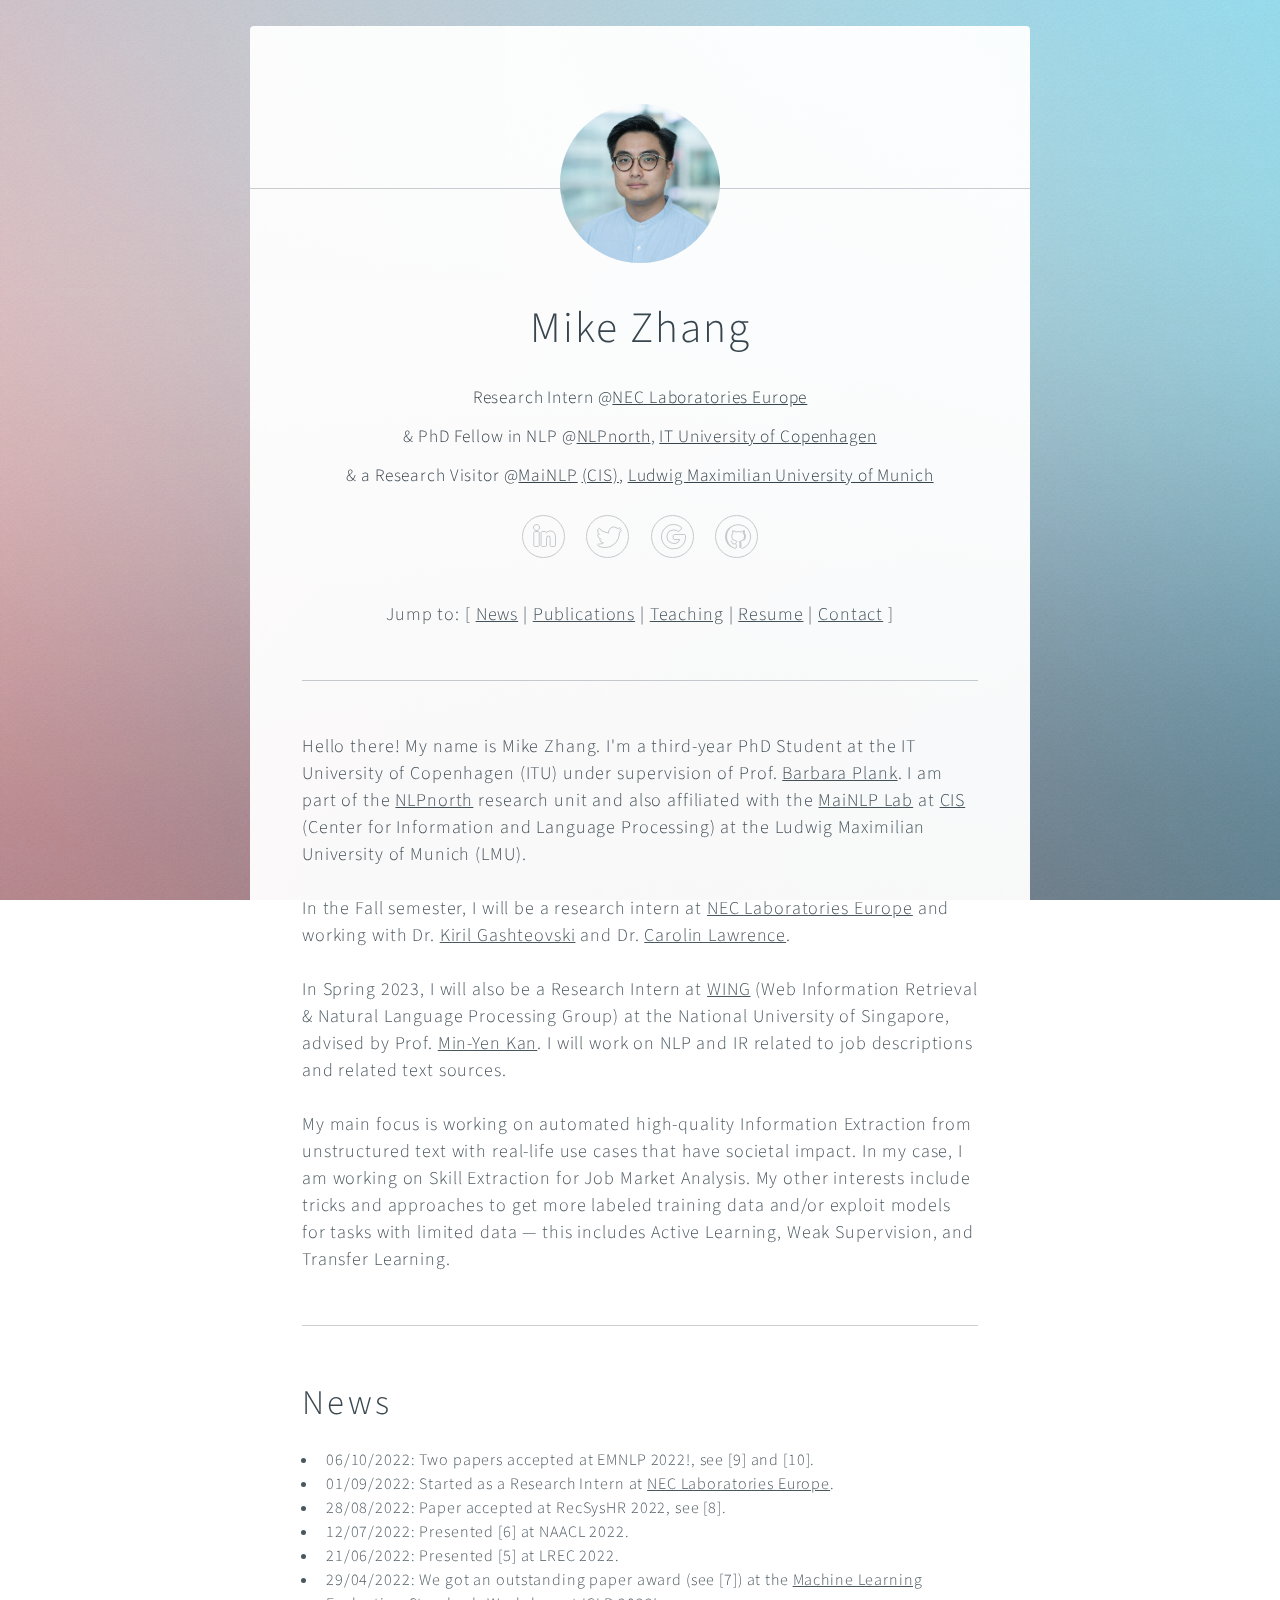
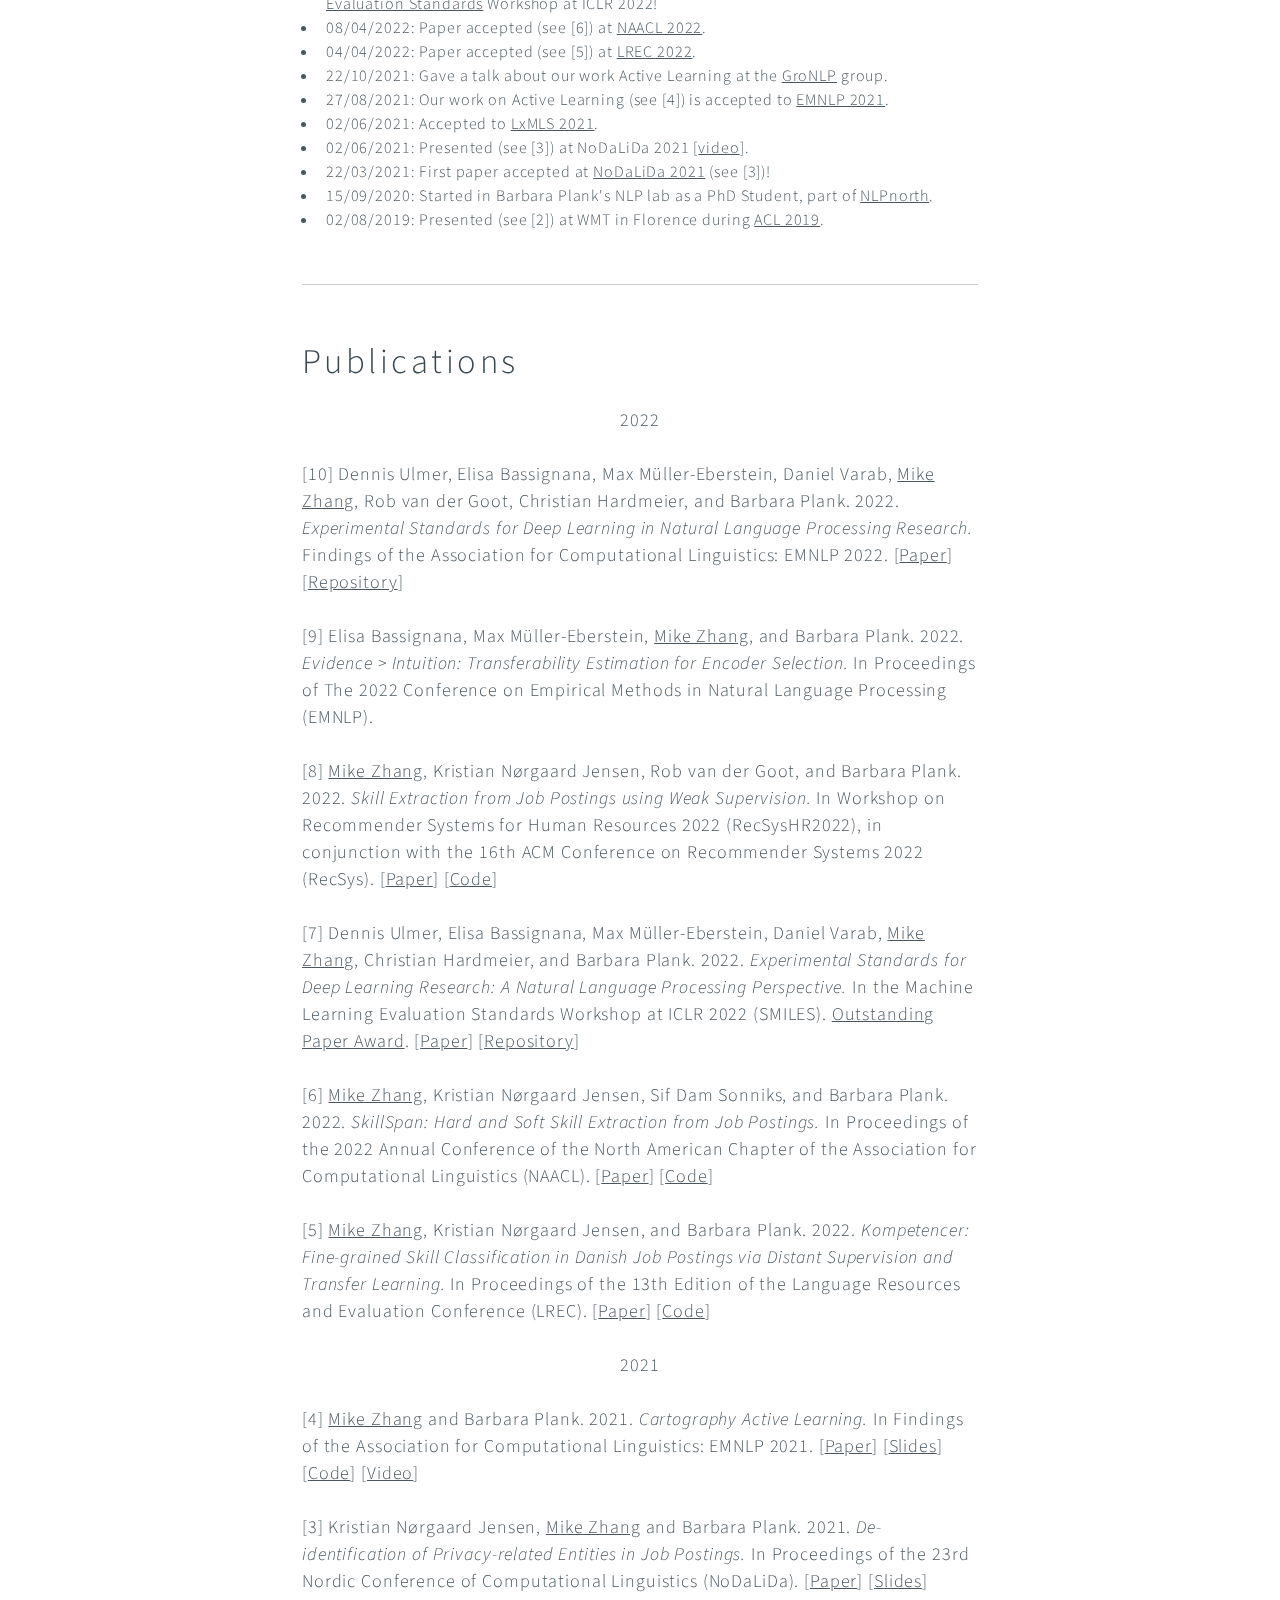
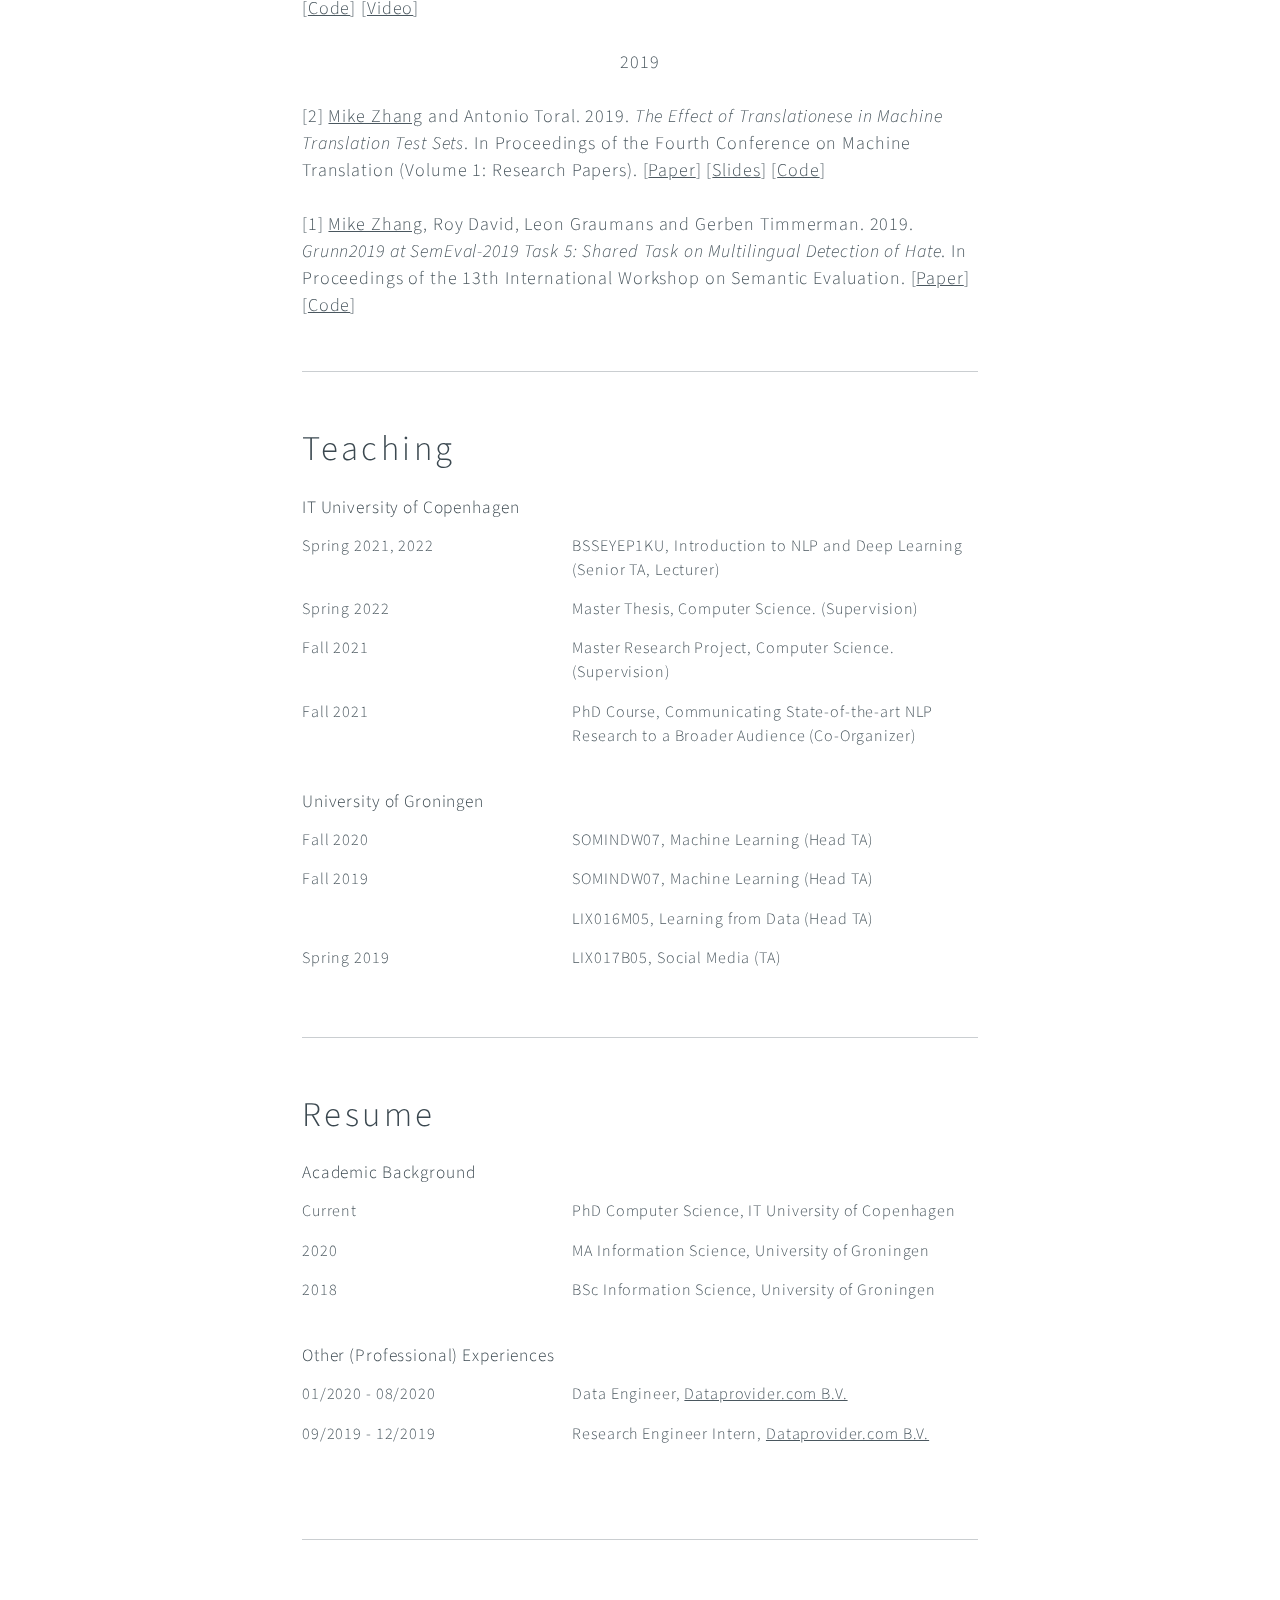
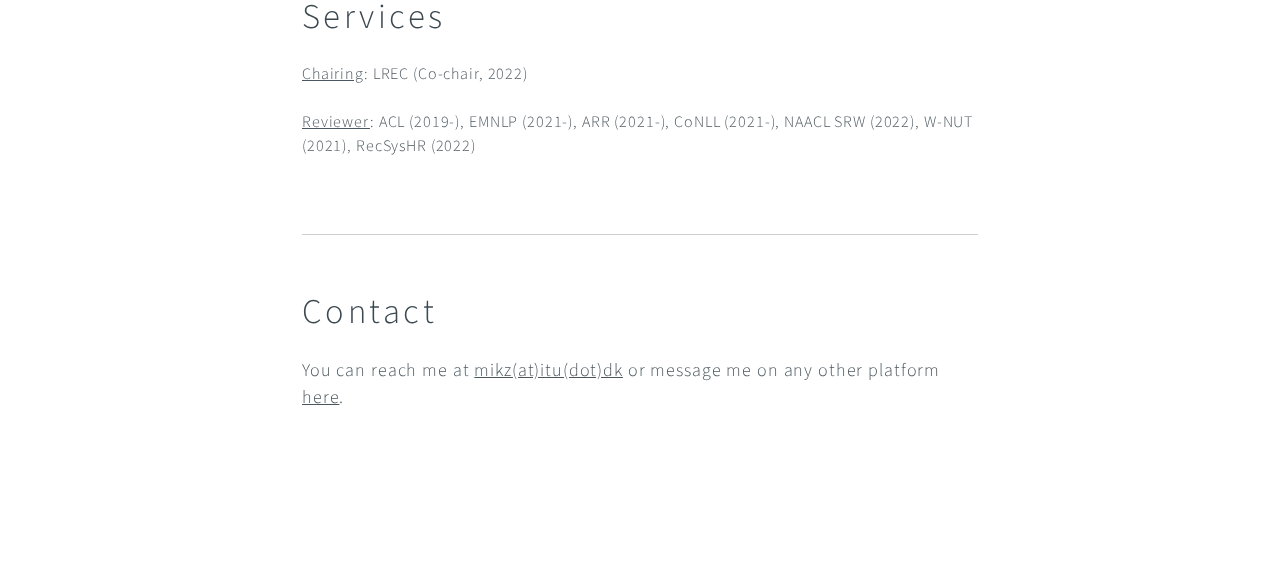
==== commit 7f25341e: "add new papers" ====
--- a/index.html
+++ b/index.html
@@ -78,6 +78,7 @@
         <hr>
         <h1 style="text-align:left" id="news">News</h1>
         <ul style="text-align:left;font-size:12pt">
+            <li> 06/10/2022: Two papers accepted at EMNLP 2022!, see [9] and [10].</li>
             <li> 01/09/2022: Started as a Research Intern at <a href="https://www.neclab.eu"><u>NEC Laboratories
                 Europe</u></a>.</li>
             <li> 28/08/2022: Paper accepted at RecSysHR 2022, see [8].</li>
@@ -106,6 +107,16 @@
         <hr>
         <h1 style="text-align:left" id="publications">Publications</h1>
         <p>2022</p>
+        <p style="text-align:left">[10] Dennis Ulmer, Elisa Bassignana, Max Müller-Eberstein, Daniel
+            Varab, <u>Mike Zhang</u>, Rob van der Goot, Christian Hardmeier, and Barbara Plank. 2022.
+            <i>Experimental Standards for Deep Learning in Natural Language Processing Research.</i>
+             Findings of the Association for Computational Linguistics: EMNLP 2022.
+            [<a href="https://arxiv.org/pdf/2204.06251.pdf"><u>Paper</u></a>]
+            [<a href="https://github.com/Kaleidophon/experimental-standards-deep-learning-research"><u>Repository</u></a>]
+        <p style="text-align:left">[9] Elisa Bassignana, Max Müller-Eberstein, <u>Mike Zhang</u>, and Barbara
+            Plank. 2022.
+            <i>Evidence > Intuition: Transferability Estimation for Encoder Selection.</i>
+             In Proceedings of The 2022 Conference on Empirical Methods in Natural Language Processing (EMNLP).
         <p style="text-align:left">[8] <u>Mike Zhang</u>, Kristian Nørgaard Jensen, Rob van der Goot, and Barbara
             Plank. 2022.
             <i>Skill Extraction from Job Postings using Weak Supervision.</i>
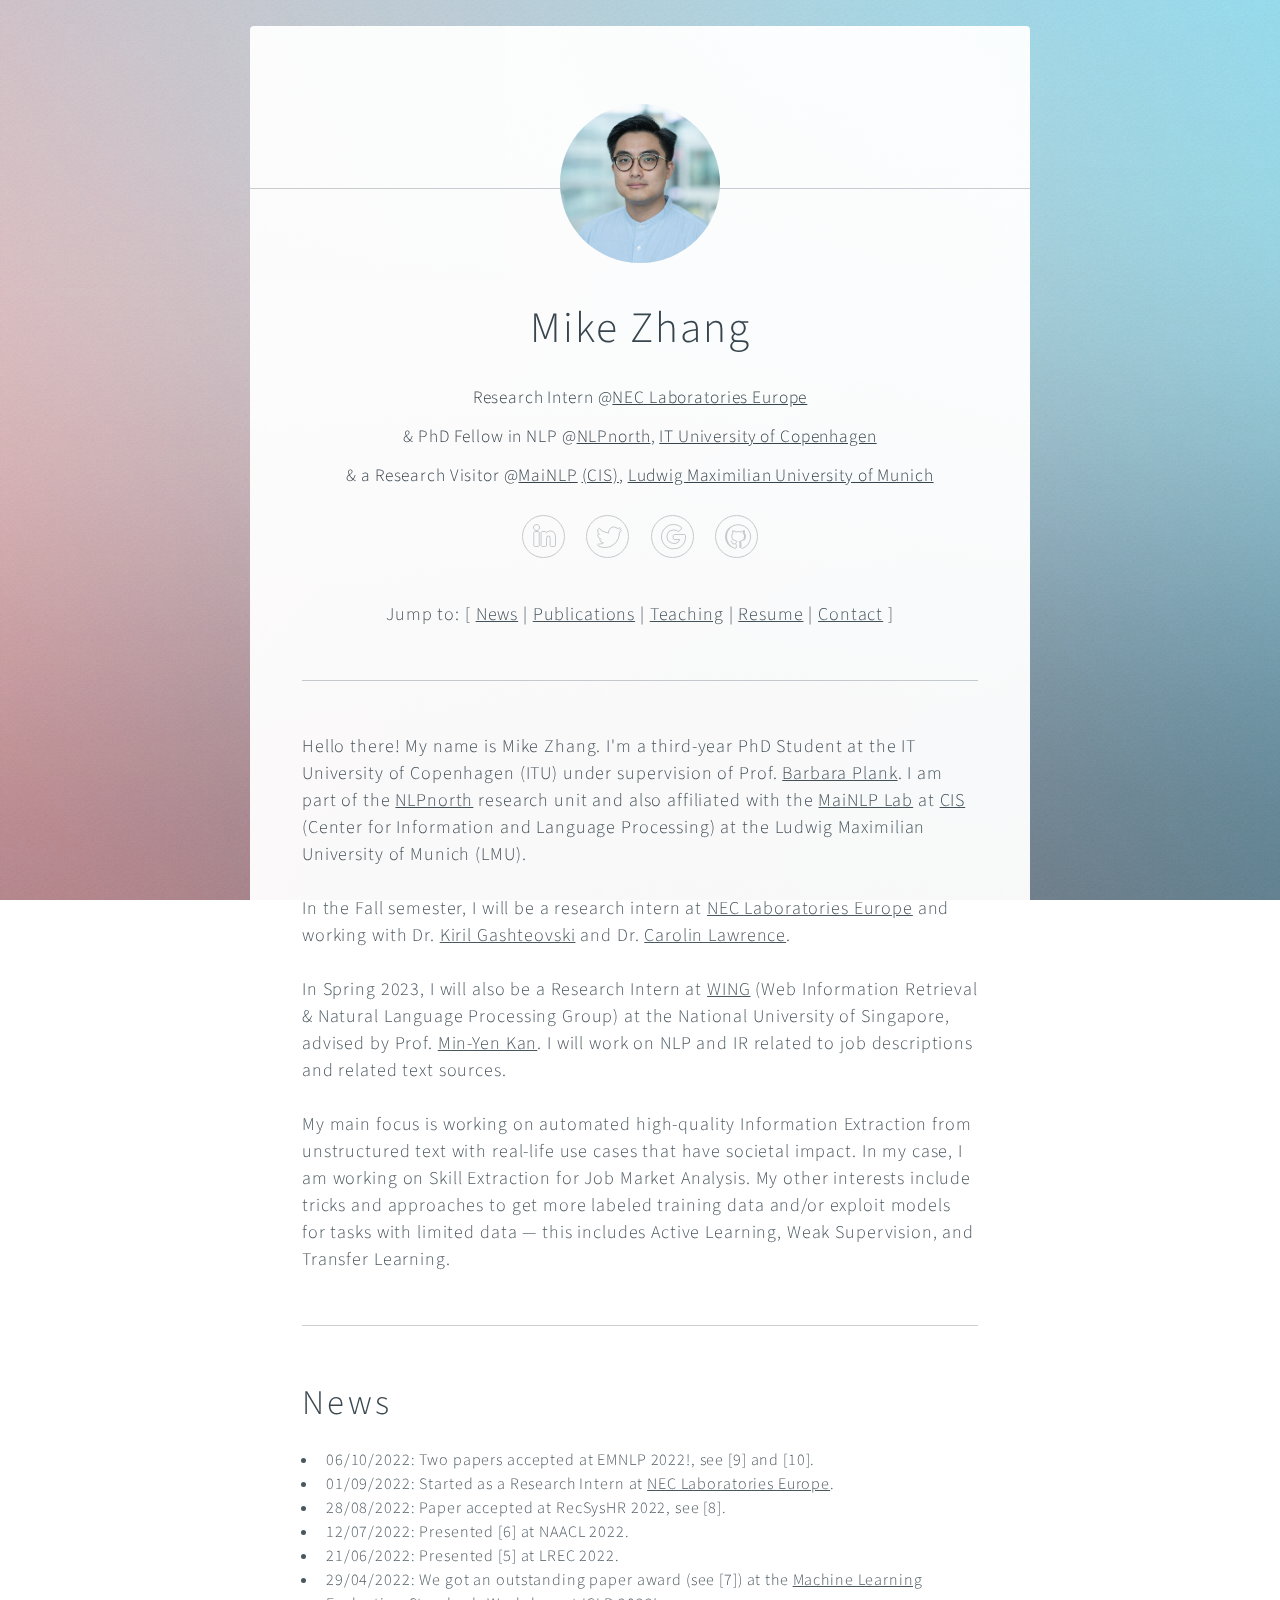
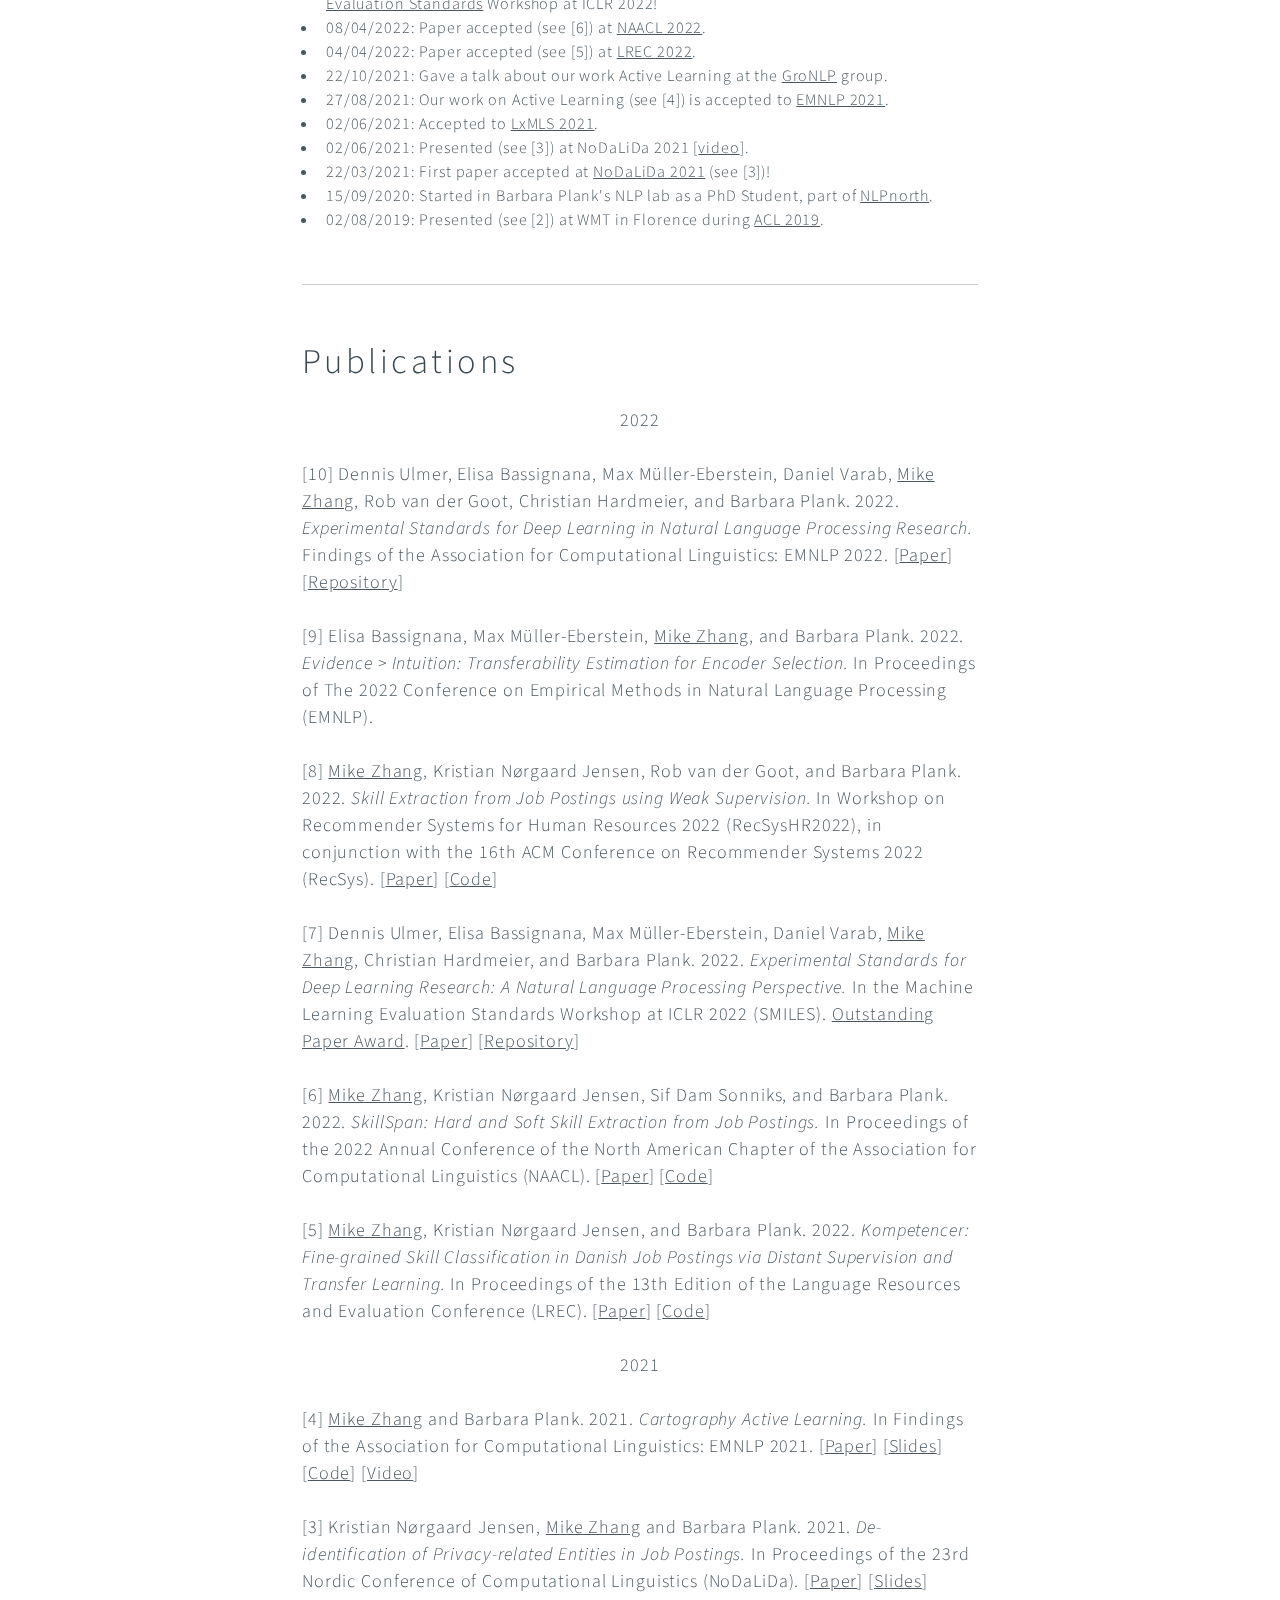
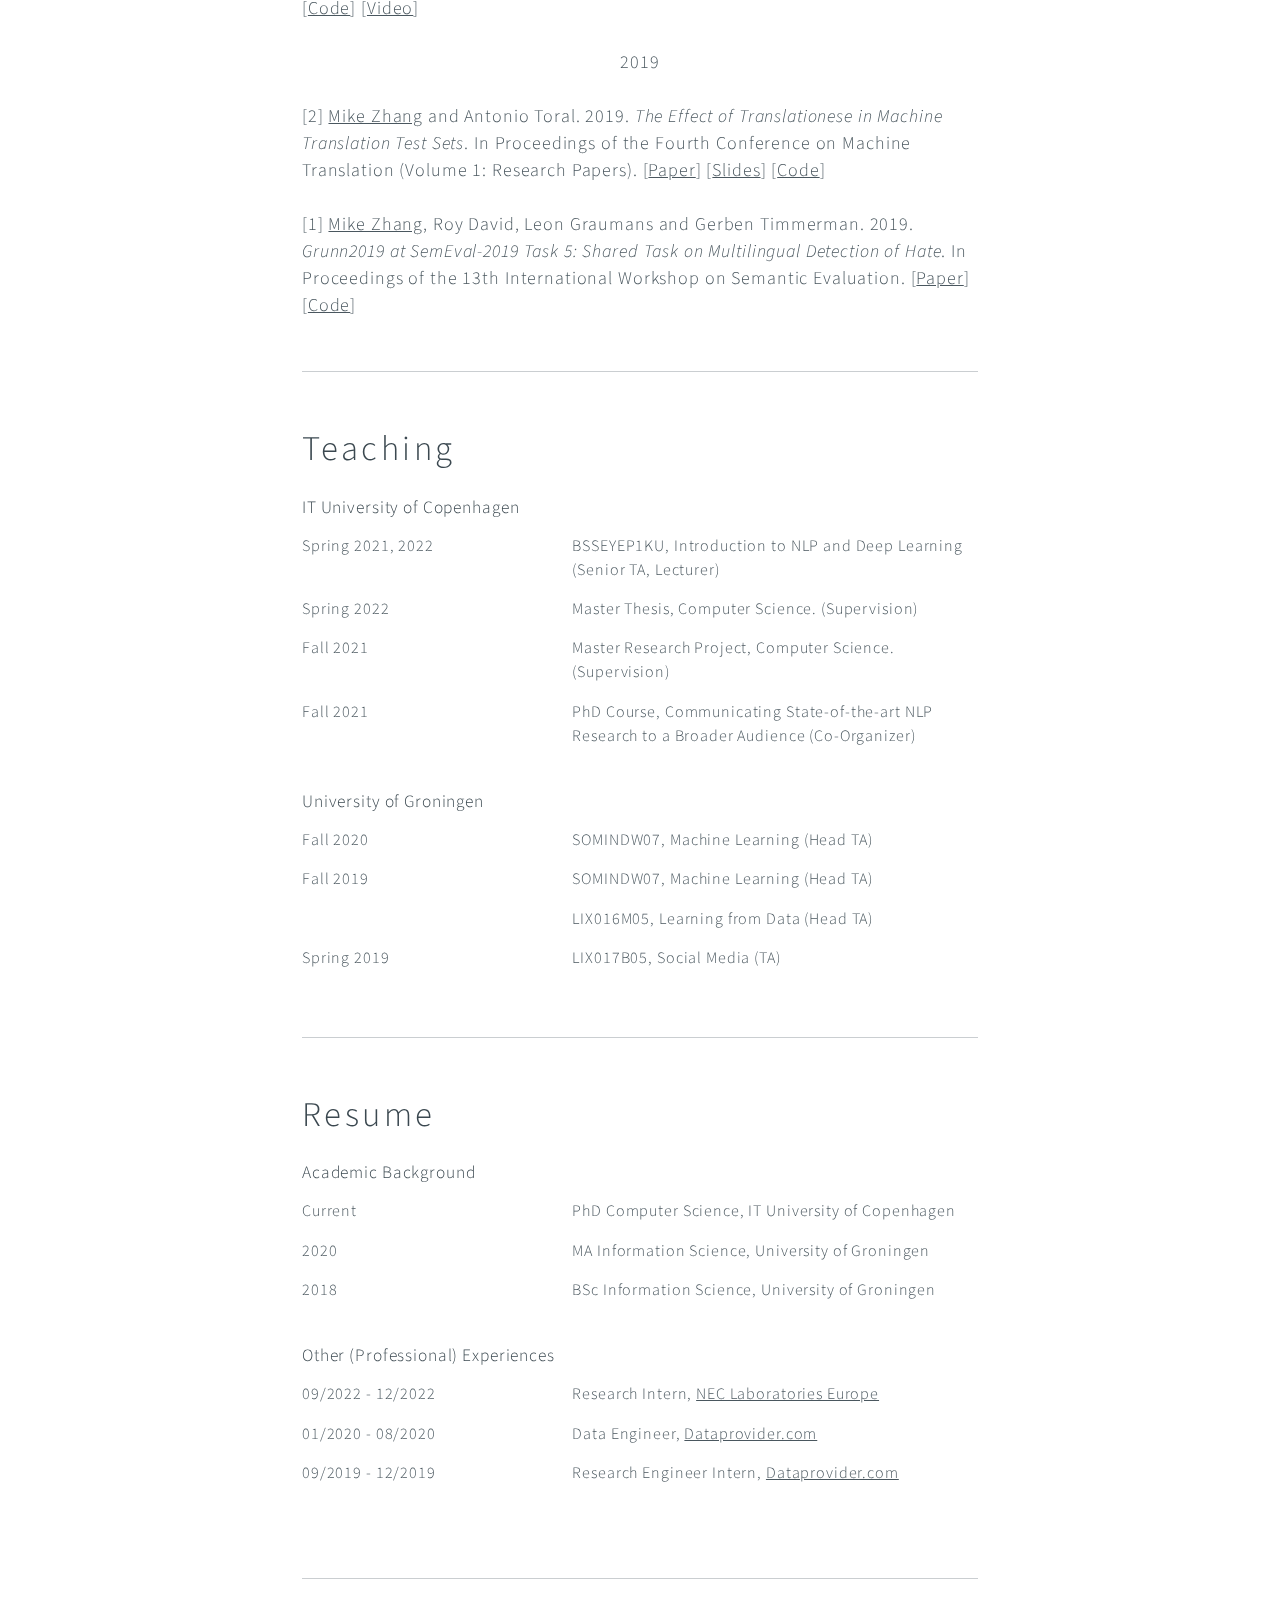
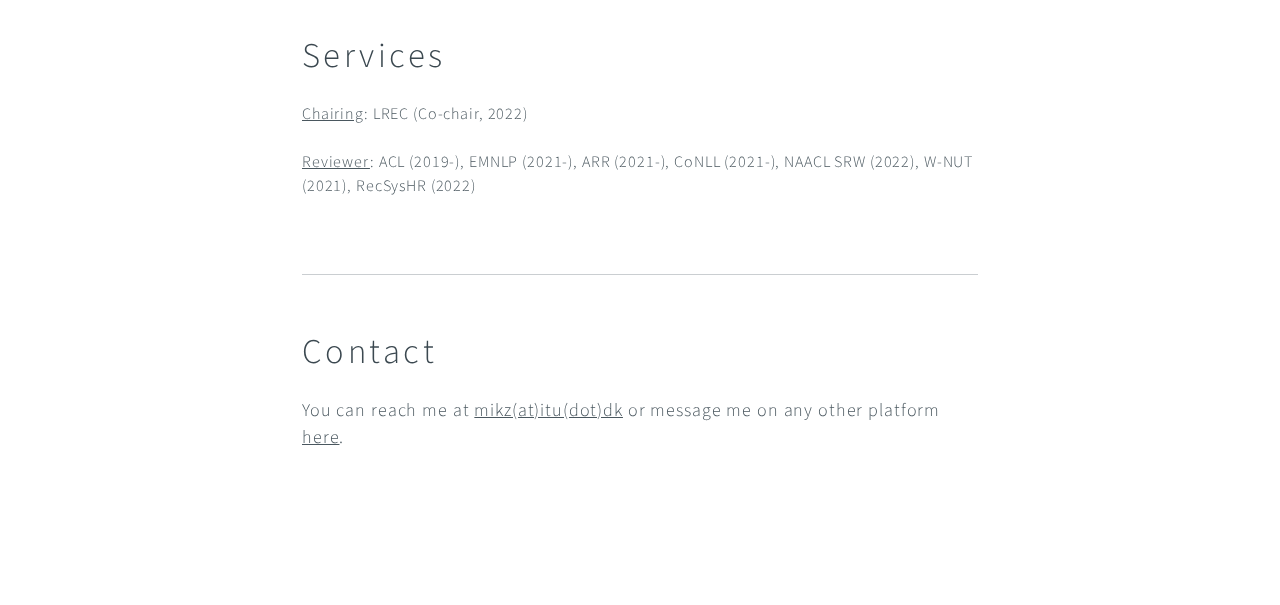
==== commit c9f503e2: "add experience" ====
--- a/index.html
+++ b/index.html
@@ -229,12 +229,16 @@
         <br>
         <h2 style="text-align:left">Other (Professional) Experiences</h2>
         <div class="row">
+          <div class="column left"><p style="text-align:left;font-size:12pt">09/2022 - 12/2022</p></div>
+          <div class="column right"><p style="text-align:left;font-size:12pt">Research Intern, <a href="https://neclab.eu"><u>NEC Laboratories Europe</u></a></p></div>
+        </div>
+        <div class="row">
           <div class="column left"><p style="text-align:left;font-size:12pt">01/2020 - 08/2020</p></div>
-          <div class="column right"><p style="text-align:left;font-size:12pt">Data Engineer, <a href="https://dataprovider.com"><u>Dataprovider.com B.V.</u></a></p></div>
+          <div class="column right"><p style="text-align:left;font-size:12pt">Data Engineer, <a href="https://dataprovider.com"><u>Dataprovider.com</u></a></p></div>
         </div>
         <div class="row">
             <div class="column left"><p style="text-align:left;font-size:12pt">09/2019 - 12/2019</p></div>
-            <div class="column right"><p style="text-align:left;font-size:12pt">Research Engineer Intern, <a href="https://dataprovider.com"><u>Dataprovider.com B.V.</u></a></p></div>
+            <div class="column right"><p style="text-align:left;font-size:12pt">Research Engineer Intern, <a href="https://dataprovider.com"><u>Dataprovider.com</u></a></p></div>
           </div>
         <br>
 
